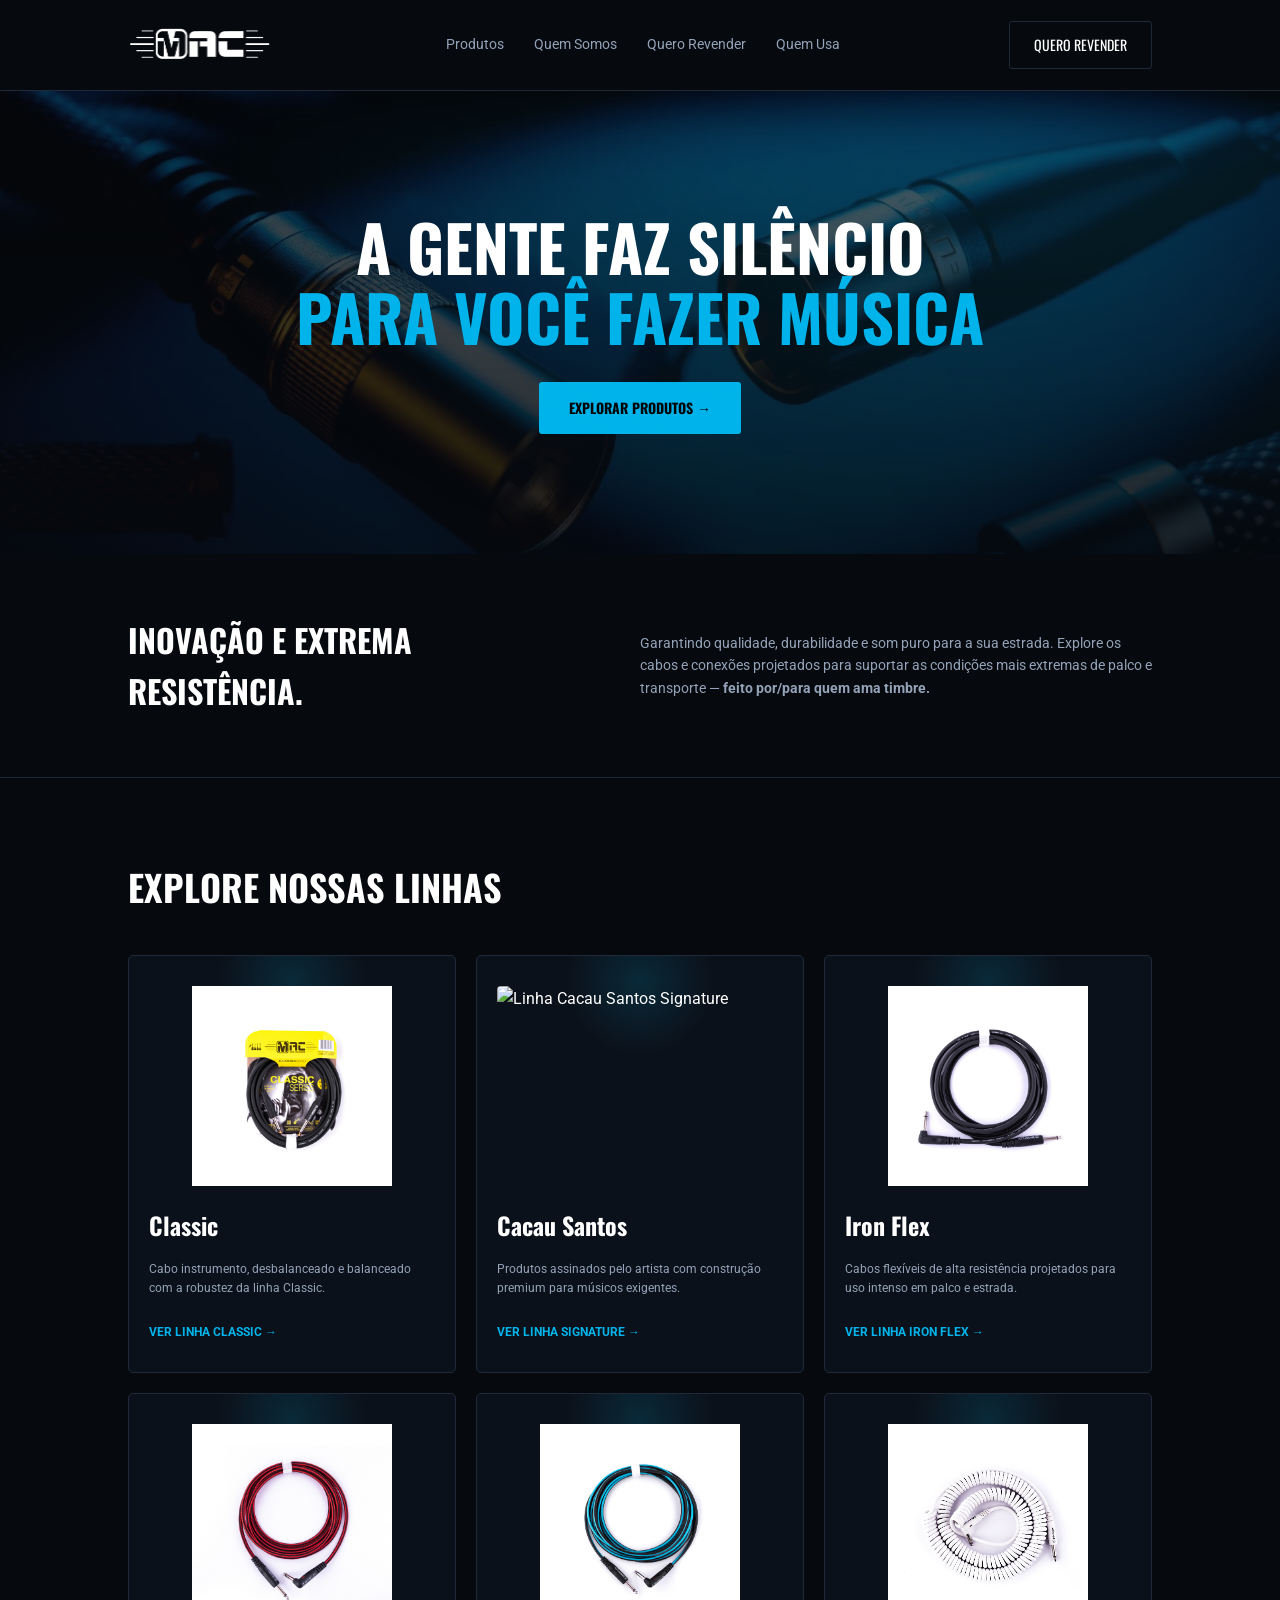
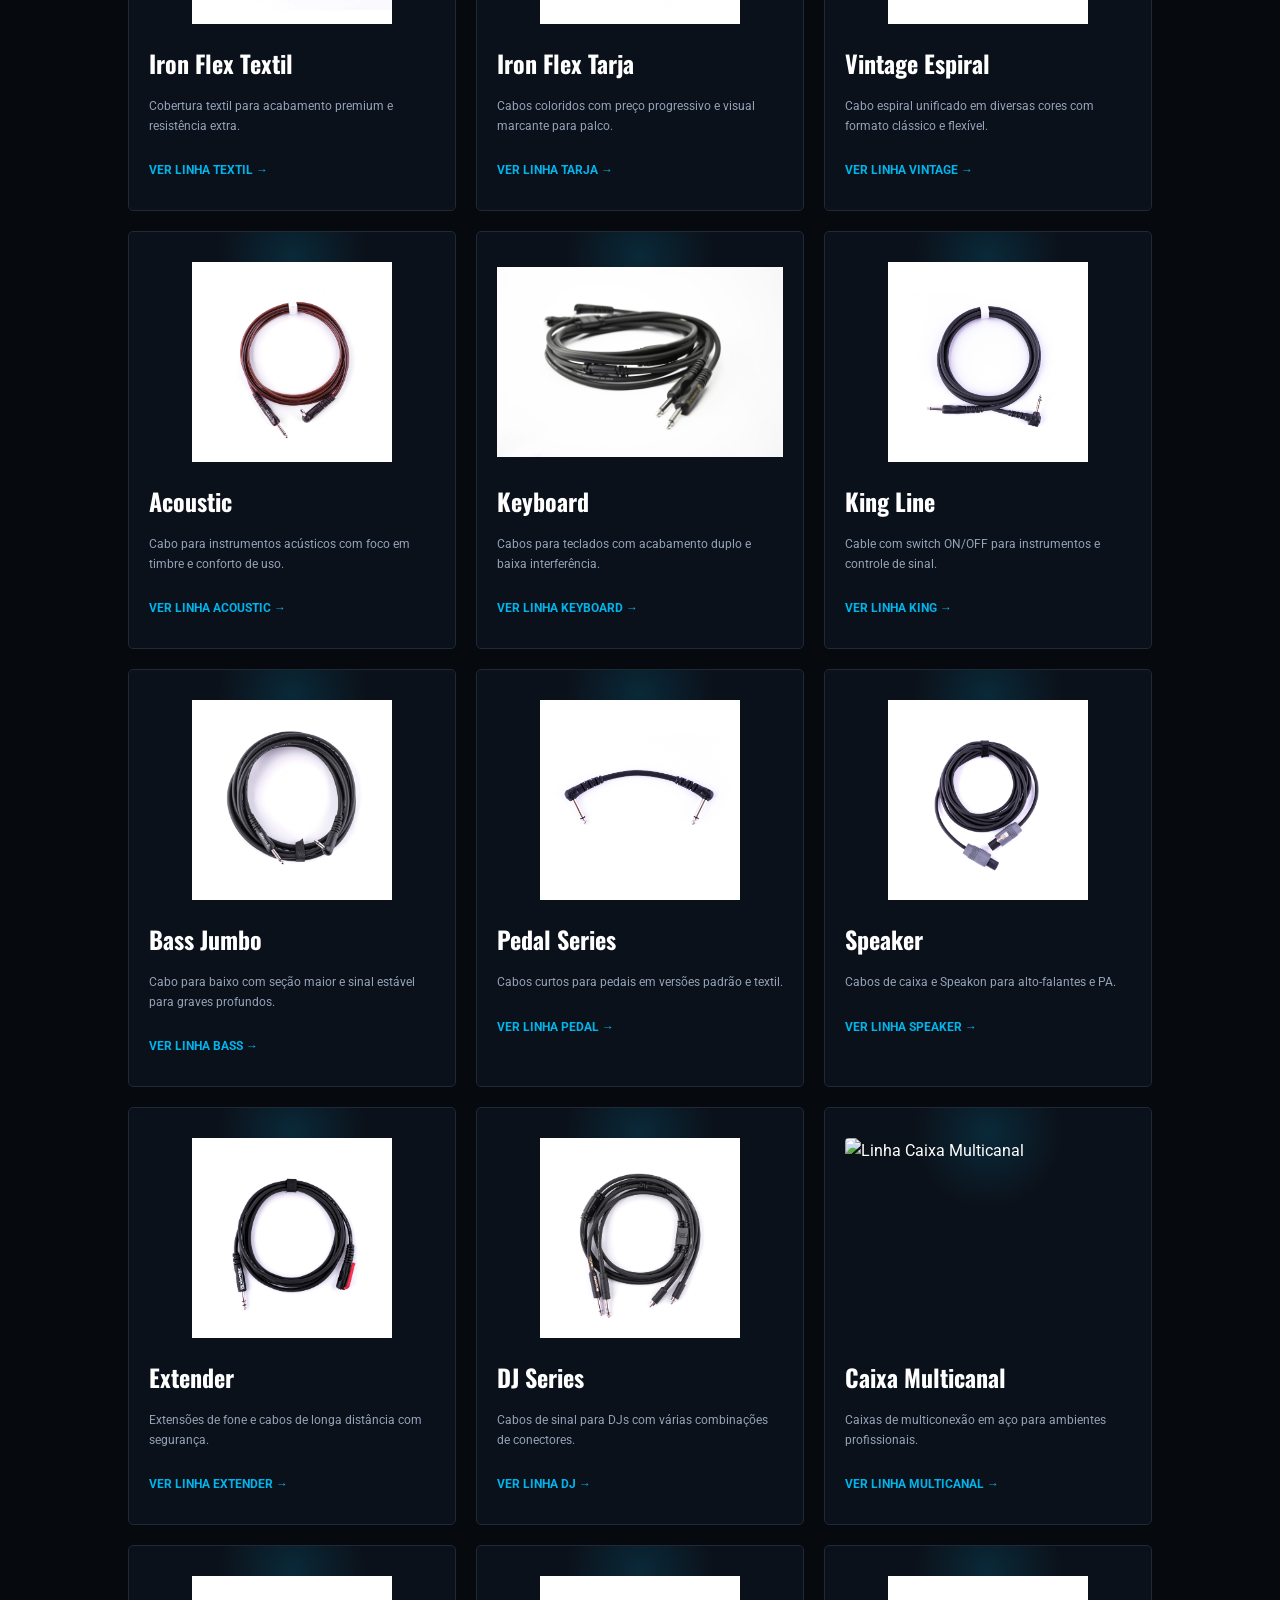
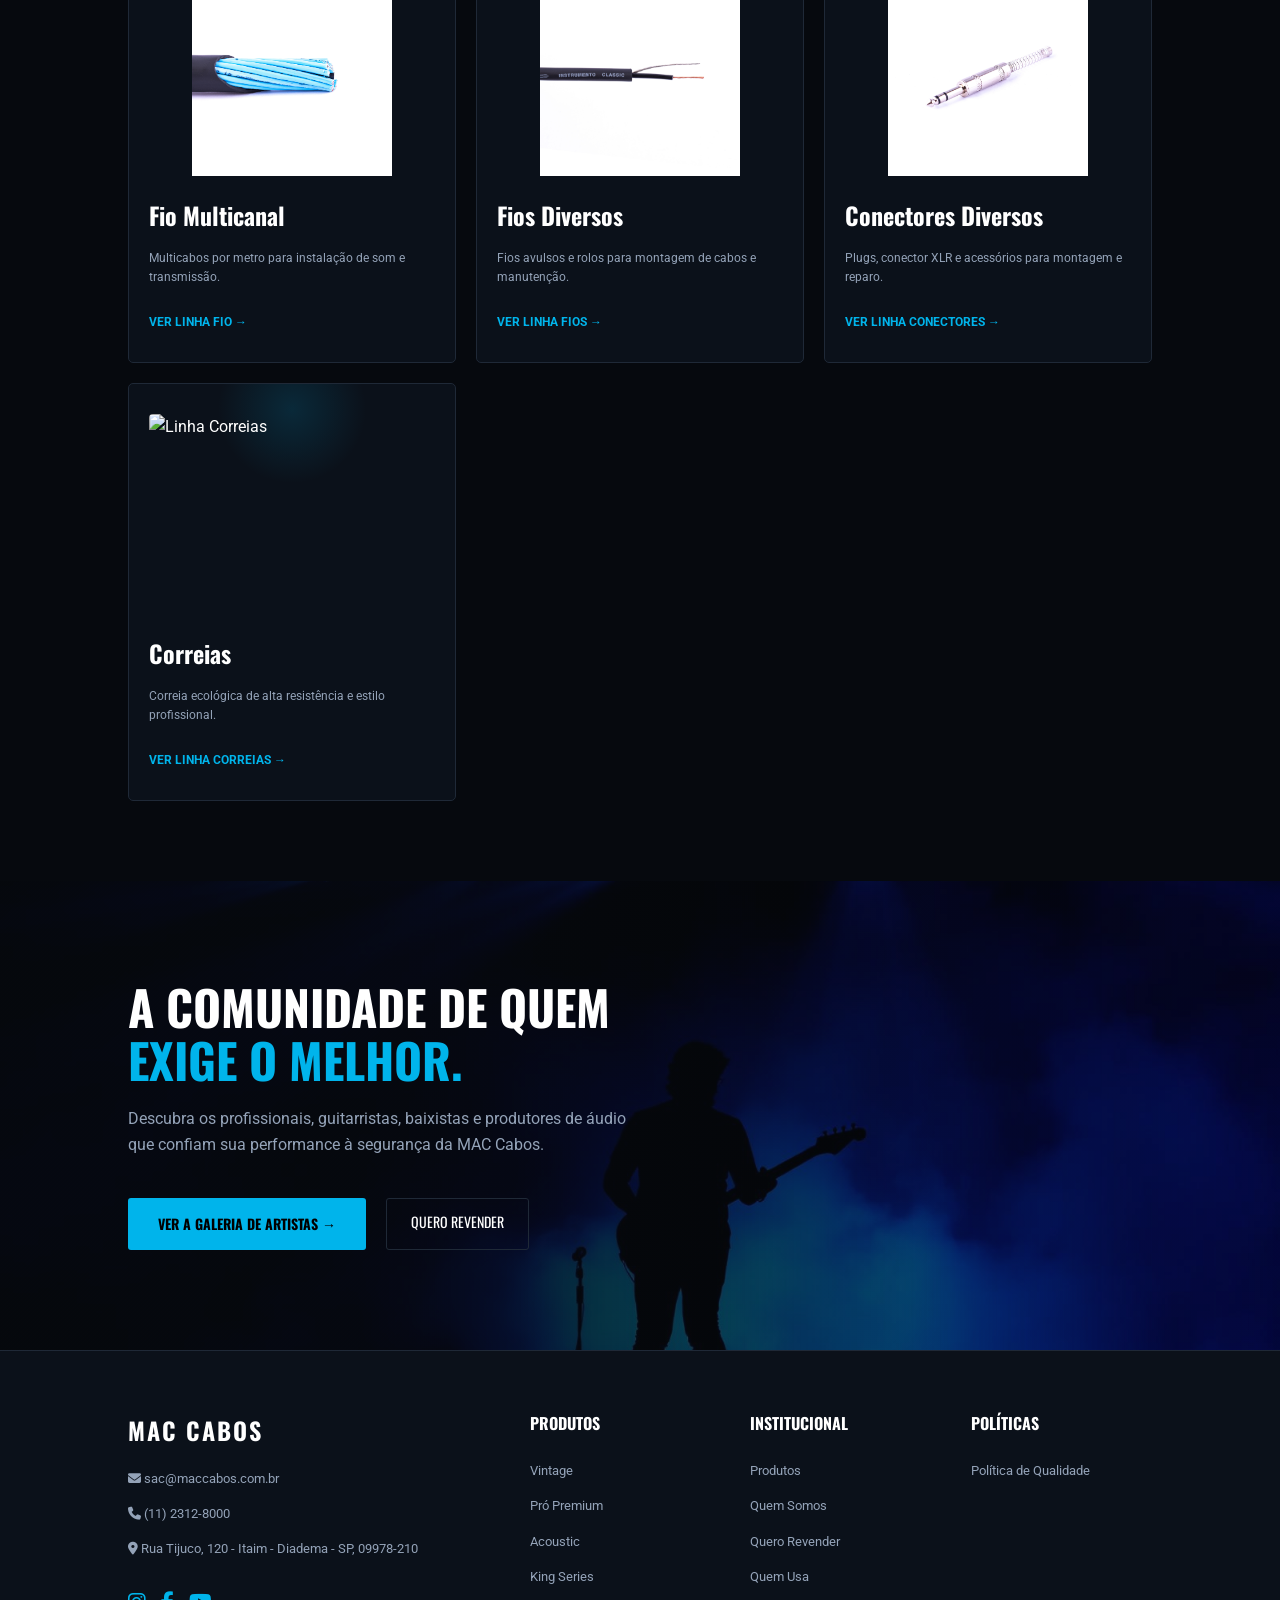
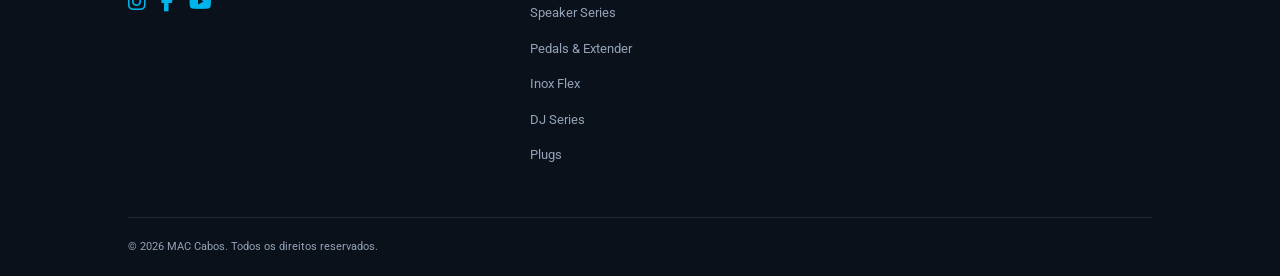
==== index.html @ 59545e30 "Beta 1.1 Version" ====
<!DOCTYPE html>
<html lang="pt-BR">

<head>
    <meta charset="UTF-8">
    <meta name="viewport" content="width=device-width, initial-scale=1.0">
    <title>MAC Cabos - Início
    </title>
    <link rel="icon" href="src/img/Icon.png" type="image/png" sizes="32x32">
    <link
        href="https://fonts.googleapis.com/css2?family=Oswald:wght@500;700&family=Roboto:wght@300;400;700&display=swap"
        rel="stylesheet">
    <link href="https://cdnjs.cloudflare.com/ajax/libs/font-awesome/6.5.0/css/all.min.css" rel="stylesheet" />
    <link rel="stylesheet" href="src/css/style.css">
</head>

<body>

    <header>
        <a href="index.html" class="logo"><img src="src/img/LOGO MACCABOS BRANCO.png" alt="MAC CABOS" class="logo-img"></a>
        <nav>
            <ul>
                <li><a href="src/html/catalogo.html">Produtos</a></li>
                <li><a href="src/html/quem-somos.html">Quem Somos</a></li>
                <li><a href="src/html/quero-revender.html">Quero Revender</a></li>
                <li><a href="src/html/quem-usa.html">Quem Usa</a></li>
            </ul>
        </nav>
        <a href="src/html/quero-revender.html" class="btn-outline">Quero Revender</a>
    </header>

    <main>
        <section class="hero">

            <h1>A Gente Faz Silêncio <span>Para Você Fazer Música</span></h1>
            <a href="src/html/catalogo.html" class="btn-cyan">Explorar Produtos &rarr;</a>
        </section>

        <section class="intro">
            <h2>Inovação e Extrema Resistência.</h2>
            <p>Garantindo qualidade, durabilidade e som puro para a sua estrada. Explore os cabos e conexões projetados
                para suportar as condições mais extremas de palco e transporte — <strong>feito por/para quem ama
                    timbre.</strong></p>
        </section>

        <section class="produtos">
            <h2>Explore Nossas Linhas</h2>
            <div class="grid-produtos">
                <a href="src/html/linha.html?line=Classic" class="card">
                    <img src="src/img/products/CLASSIC SERIES/IC10B.jpg" alt="Linha Classic">
                    <h3>Classic</h3>
                    <p>Cabo instrumento, desbalanceado e balanceado com a robustez da linha Classic.</p>
                    <span class="link-categoria">Ver Linha Classic &rarr;</span>
                </a>
                <a href="src/html/linha.html?line=Cacau+Santos+Signature" class="card">
                    <img src="https://via.placeholder.com/300x200/222831/ffffff?text=Cacau+Santos"
                        alt="Linha Cacau Santos Signature">
                    <h3>Cacau Santos</h3>
                    <p>Produtos assinados pelo artista com construção premium para músicos exigentes.</p>
                    <span class="link-categoria">Ver Linha Signature &rarr;</span>
                </a>
                <a href="src/html/linha.html?line=Iron+Flex" class="card">
                    <img src="src/img/products/IRONFLEX SERIES/IF10LB.jpg" alt="Linha Iron Flex">
                    <h3>Iron Flex</h3>
                    <p>Cabos flexíveis de alta resistência projetados para uso intenso em palco e estrada.</p>
                    <span class="link-categoria">Ver Linha Iron Flex &rarr;</span>
                </a>
                <a href="src/html/linha.html?line=Iron+Flex+Textil" class="card">
                    <img src="src/img/products/IRONFLEX SERIES/IF10LTX.jpg" alt="Linha Iron Flex Textil">
                    <h3>Iron Flex Textil</h3>
                    <p>Cobertura textil para acabamento premium e resistência extra.</p>
                    <span class="link-categoria">Ver Linha Textil &rarr;</span>
                </a>
                <a href="src/html/linha.html?line=Iron+Flex+Tarja" class="card">
                    <img src="src/img/products/IRONFLEX SERIES/IF10LAZT.jpg" alt="Linha Iron Flex Tarja">
                    <h3>Iron Flex Tarja</h3>
                    <p>Cabos coloridos com preço progressivo e visual marcante para palco.</p>
                    <span class="link-categoria">Ver Linha Tarja &rarr;</span>
                </a>
                <a href="src/html/linha.html?line=Vintage+Espiral" class="card">
                    <img src="src/img/products/VINTAGE SERIES/ESP30LB.jpg" alt="Linha Vintage Espiral">
                    <h3>Vintage Espiral</h3>
                    <p>Cabo espiral unificado em diversas cores com formato clássico e flexível.</p>
                    <span class="link-categoria">Ver Linha Vintage &rarr;</span>
                </a>
                <a href="src/html/linha.html?line=Acoustic" class="card">
                    <img src="src/img/products/ACOUSTIC SERIES/AS10LB.jpg" alt="Linha Acoustic">
                    <h3>Acoustic</h3>
                    <p>Cabo para instrumentos acústicos com foco em timbre e conforto de uso.</p>
                    <span class="link-categoria">Ver Linha Acoustic &rarr;</span>
                </a>
                <a href="src/html/linha.html?line=Keyboard" class="card">
                    <img src="src/img/products/KEYBOARD SERIES/Keyboard Series Teclado.jpeg" alt="Linha Keyboard">
                    <h3>Keyboard</h3>
                    <p>Cabos para teclados com acabamento duplo e baixa interferência.</p>
                    <span class="link-categoria">Ver Linha Keyboard &rarr;</span>
                </a>
                <a href="src/html/linha.html?line=King+Line" class="card">
                    <img src="src/img/products/KING SERIES/KL10LB.jpg" alt="Linha King Line">
                    <h3>King Line</h3>
                    <p>Cable com switch ON/OFF para instrumentos e controle de sinal.</p>
                    <span class="link-categoria">Ver Linha King &rarr;</span>
                </a>
                <a href="src/html/linha.html?line=Bass+Jumbo" class="card">
                    <img src="src/img/products/BASS JUMBO/KING BASS JUMBO.jpg" alt="Linha Bass Jumbo">
                    <h3>Bass Jumbo</h3>
                    <p>Cabo para baixo com seção maior e sinal estável para graves profundos.</p>
                    <span class="link-categoria">Ver Linha Bass &rarr;</span>
                </a>
                <a href="src/html/linha.html?line=Pedal+Series" class="card">
                    <img src="src/img/products/PEDAL SERIES/PIM15B.jpg" alt="Linha Pedal Series">
                    <h3>Pedal Series</h3>
                    <p>Cabos curtos para pedais em versões padrão e textil.</p>
                    <span class="link-categoria">Ver Linha Pedal &rarr;</span>
                </a>
                <a href="src/html/linha.html?line=Speaker" class="card">
                    <img src="src/img/products/SPEAKER SERIES/SSC103.jpg" alt="Linha Speaker">
                    <h3>Speaker</h3>
                    <p>Cabos de caixa e Speakon para alto-falantes e PA.</p>
                    <span class="link-categoria">Ver Linha Speaker &rarr;</span>
                </a>
                <a href="src/html/linha.html?line=Extender" class="card">
                    <img src="src/img/products/EXTENDER SERIES/EX10B.jpg" alt="Linha Extender">
                    <h3>Extender</h3>
                    <p>Extensões de fone e cabos de longa distância com segurança.</p>
                    <span class="link-categoria">Ver Linha Extender &rarr;</span>
                </a>
                <a href="src/html/linha.html?line=DJ+Series" class="card">
                    <img src="src/img/products/DJ SERIES/SG01N.jpg" alt="Linha DJ Series">
                    <h3>DJ Series</h3>
                    <p>Cabos de sinal para DJs com várias combinações de conectores.</p>
                    <span class="link-categoria">Ver Linha DJ &rarr;</span>
                </a>
                <a href="src/html/linha.html?line=Caixa+Multicanal" class="card">
                    <img src="https://via.placeholder.com/300x200/711c91/ffffff?text=Caixa+Multicanal"
                        alt="Linha Caixa Multicanal">
                    <h3>Caixa Multicanal</h3>
                    <p>Caixas de multiconexão em aço para ambientes profissionais.</p>
                    <span class="link-categoria">Ver Linha Multicanal &rarr;</span>
                </a>
                <a href="src/html/linha.html?line=Fio+Multicanal" class="card">
                    <img src="src/img/products/CABOS EM METRO/FIO MULTICANAL - MEDUSA/FMC20.jpg" alt="Linha Fio Multicanal">
                    <h3>Fio Multicanal</h3>
                    <p>Multicabos por metro para instalação de som e transmissão.</p>
                    <span class="link-categoria">Ver Linha Fio &rarr;</span>
                </a>
                <a href="src/html/linha.html?line=Fios+Diversos" class="card">
                    <img src="src/img/products/CABOS EM METRO/FIO INSTRUMENTO/FI030BE.jpg" alt="Linha Fios Diversos">
                    <h3>Fios Diversos</h3>
                    <p>Fios avulsos e rolos para montagem de cabos e manutenção.</p>
                    <span class="link-categoria">Ver Linha Fios &rarr;</span>
                </a>
                <a href="src/html/linha.html?line=Conectores+Diversos" class="card">
                    <img src="src/img/products/PLUGS/P10 MACHO/P10MST.jpg" alt="Linha Conectores Diversos">
                    <h3>Conectores Diversos</h3>
                    <p>Plugs, conector XLR e acessórios para montagem e reparo.</p>
                    <span class="link-categoria">Ver Linha Conectores &rarr;</span>
                </a>
                <a href="src/html/linha.html?line=Correias" class="card">
                    <img src="https://via.placeholder.com/300x200/8d0801/ffffff?text=Correias" alt="Linha Correias">
                    <h3>Correias</h3>
                    <p>Correia ecológica de alta resistência e estilo profissional.</p>
                    <span class="link-categoria">Ver Linha Correias &rarr;</span>
                </a>
            </div>
        </section>

        <section class="comunidade">
            <h2>A Comunidade De Quem <span>Exige O Melhor.</span></h2>
            <p>Descubra os profissionais, guitarristas, baixistas e produtores de áudio que confiam sua performance à
                segurança da MAC Cabos.</p>
            <div class="botoes-comunidade">
                <a href="src/html/quem-usa.html" class="btn-cyan">Ver a Galeria de Artistas &rarr;</a>
                <a href="src/html/quero-revender.html" class="btn-outline">Quero Revender</a>
            </div>
        </section>
    </main>

    <footer>
        <div class="footer-grid">
            <div class="footer-col">
                <div class="logo">MAC CABOS</div>
                <div class="contact-icons">
                    <a href="mailto:sac@maccabos.com.br" aria-label="Email" class="contact-item">
                        <i class="fas fa-envelope"></i> sac@maccabos.com.br
                    </a>
                    <a href="tel:+551123128000" aria-label="Telefone" class="contact-item">
                        <i class="fas fa-phone"></i> (11) 2312-8000
                    </a>
                    <a href="#" aria-label="Localização" class="contact-item">
                        <i class="fas fa-map-marker-alt"></i> Rua Tijuco, 120 - Itaim - Diadema - SP, 09978-210
                    </a>
                </div>
                <div class="social-icons">
                    <a href="https://instagram.com/maccabos" target="_blank" aria-label="Instagram"><i
                            class="fab fa-instagram"></i></a>
                    <a href="https://facebook.com/maccabos" target="_blank" aria-label="Facebook"><i
                            class="fab fa-facebook-f"></i></a>
                    <a href="https://youtube.com/channel/maccabos" target="_blank" aria-label="YouTube"><i
                            class="fab fa-youtube"></i></a>
                </div>
            </div>

            <div class="footer-col">
                <h4>Produtos</h4>
                <ul>
                    <li><a href="src/html/catalogo.html">Vintage</a></li>
                    <li><a href="src/html/catalogo.html">Pró Premium</a></li>
                    <li><a href="src/html/catalogo.html">Acoustic</a></li>
                    <li><a href="src/html/catalogo.html">King Series</a></li>
                    <li><a href="src/html/catalogo.html">Speaker Series</a></li>
                    <li><a href="src/html/catalogo.html">Pedals & Extender</a></li>
                    <li><a href="src/html/catalogo.html">Inox Flex</a></li>
                    <li><a href="src/html/catalogo.html">DJ Series</a></li>
                    <li><a href="src/html/catalogo.html">Plugs</a></li>
                </ul>
            </div>

            <div class="footer-col">
                <h4>Institucional</h4>
                <ul>
                    <li><a href="src/html/catalogo.html">Produtos</a></li>
                    <li><a href="src/html/quem-somos.html">Quem Somos</a></li>
                    <li><a href="src/html/quero-revender.html">Quero Revender</a></li>
                    <li><a href="src/html/quem-usa.html">Quem Usa</a></li>
                </ul>
            </div>

            <div class="footer-col">
                <h4>Políticas</h4>
                <ul>
                    <li><a href="src/html/politica-qualidade.html">Política de Qualidade</a></li>
                </ul>
            </div>
        </div>

        <div class="footer-bottom">
            <p>&copy; 2026 MAC Cabos. Todos os direitos reservados.</p>
        </div>
    </footer>

</body>

</html>
---- src/css/style.css ----
/* ==========================================================================
   1. VARIÁVEIS E RESET GLOBAL
   ========================================================================== */
:root {
    --bg-dark: #06090e;
    --card-bg: #0b111a;
    --primary-cyan: #00b4eb;
    --text-white: #ffffff;
    --text-muted: #94a3b8;
    --border-color: #1f2937;
}

* {
    margin: 0;
    padding: 0;
    box-sizing: border-box;
}

body {
    background-color: var(--bg-dark);
    color: var(--text-white);
    font-family: 'Roboto', sans-serif;
    line-height: 1.6;
}

a {
    text-decoration: none;
    color: inherit;
}

ul {
    list-style: none;
}

/* ==========================================================================
   2. NAVEGAÇÃO E CABEÇALHO (HEADER)
   ========================================================================== */
header {
    display: flex;
    justify-content: space-between;
    align-items: center;
    padding: 10px 10%;
    background-color: var(--bg-dark);
    border-bottom: 1px solid var(--border-color);
    position: sticky;
    top: 0;
    z-index: 1000;
    min-height: 72px;
    overflow: visible;
}

.logo {
    display: inline-flex;
    align-items: center;
    font-family: 'Oswald', sans-serif;
    font-size: 24px;
    font-weight: 700;
    letter-spacing: 2px;
}

.logo-img {
    display: block;
    max-height: 86px;
    width: auto;
    margin-top: -8px;
    margin-bottom: -8px;
    transition: transform 0.35s ease;
}

.logo:hover .logo-img,
.logo:focus-within .logo-img {
    transform: scale(1.04);
}

.logo,
.logo:link,
.logo:visited {
    color: inherit;
    text-decoration: none;
}

nav ul {
    display: flex;
    list-style: none;
    gap: 30px;
}

nav li {
    opacity: 1;
}

nav a {
    color: var(--text-muted);
    text-decoration: none;
    font-size: 14px;
    transition: color 0.3s, transform 0.25s ease;
}

nav a:hover, nav a.active {
    color: var(--text-white);
    transform: translateY(-2px);
}

nav a::after {
    content: '';
    display: block;
    width: 0;
    height: 2px;
    background: var(--primary-cyan);
    transition: width 0.25s ease;
}

nav a:hover::after,
nav a.active::after {
    width: 100%;
}

@keyframes headerFadeIn {
    from { transform: translateY(-18px); opacity: 0; }
    to { transform: translateY(0); opacity: 1; }
}

@keyframes logoFloat {
    from { transform: translateY(0); }
    to { transform: translateY(-4px); }
}

@keyframes navItemFade {
    from { opacity: 0; transform: translateY(-10px); }
    to { opacity: 1; transform: translateY(0); }
}

/* ==========================================================================
   3. BOTÕES REUTILIZÁVEIS
   ========================================================================== */
.btn-cyan {
    background-color: var(--primary-cyan);
    color: #000000;
    padding: 12px 24px;
    border: none;
    border-radius: 3px;
    font-family: 'Oswald', sans-serif;
    font-size: 14px;
    text-transform: uppercase;
    font-weight: 700;
    cursor: pointer;
    text-decoration: none;
    display: inline-block;
    transition: filter 0.3s;
}

.btn-cyan:hover {
    filter: brightness(1.2);
}

.btn-outline {
    background: transparent;
    border: 1px solid var(--border-color);
    color: var(--text-white);
    padding: 12px 24px;
    border-radius: 3px;
    font-family: 'Oswald', sans-serif;
    font-size: 14px;
    text-transform: uppercase;
    cursor: pointer;
    text-decoration: none;
    display: inline-block;
    transition: border-color 0.3s;
}

.btn-outline:hover {
    border-color: var(--primary-cyan);
}

@keyframes fadeInUp {
    from {
        opacity: 0;
        transform: translateY(24px);
    }
    to {
        opacity: 1;
        transform: translateY(0);
    }
}

/* ==========================================================================
   4. SEÇÕES INTERNAS COMUNS E FILTROS
   ========================================================================== */
.page-header {
    text-align: center;
    padding: 80px 20px 40px;
    background: radial-gradient(circle at top, rgba(0, 180, 235, 0.1) 0%, rgba(6,9,14,1) 60%);
    border-bottom: 1px solid var(--border-color);
}

.page-header h1 {
    font-family: 'Oswald', sans-serif;
    font-size: 48px;
    text-transform: uppercase;
    letter-spacing: 1px;
}

/* Quem Somos: luz azul atrás do título */
.about-hero {
    position: relative;
    padding: 100px 10% 90px;
    text-align: left;
    overflow: hidden;
    min-height: 520px;
}
.about-hero::before {
    /* left-aligned hero glow (subtle) */
    content: '';
    position: absolute;
    left: 8%;
    top: 4%;
    transform: none;
    width: 140%;
    height: 520px;
    background: radial-gradient(ellipse at center top, rgba(0,180,235,0.14) 0%, rgba(0,180,235,0.10) 22%, rgba(0,180,235,0.05) 40%, rgba(6,9,14,0) 68%);
    filter: blur(28px);
    z-index: 1;
    pointer-events: none;
}
.about-hero .glow-heading {
    font-family: 'Oswald', sans-serif;
    font-size: 52px;
    line-height: 1.05;
    text-transform: uppercase;
    position: relative;
    z-index: 2;
    display: inline-block;
    max-width: 820px;
}
.about-hero p {
    position: relative;
    z-index: 2;
    max-width: 700px;
    margin-top: 24px;
    font-size: 16px;
    line-height: 1.8;
    color: var(--text-muted);
}

.move-section {
    padding: 80px 10% 100px;
}

.grid-move {
    display: grid;
    grid-template-columns: repeat(3, minmax(260px, 1fr));
    gap: 24px;
    margin-top: 30px;
}

.move-card {
    background-color: rgba(11, 17, 26, 0.95);
    border: 1px solid transparent;
    border-radius: 12px;
    padding: 30px 28px;
    transition: transform 0.32s ease, border-color 0.32s ease, box-shadow 0.32s ease, background-color 0.32s ease;
    min-height: 220px;
    position: relative;
    overflow: hidden;
}

.move-card::before {
    content: '';
    position: absolute;
    inset: 0;
    background: linear-gradient(180deg, rgba(0,180,235,0.08) 0%, transparent 65%);
    opacity: 0;
    transition: opacity 0.32s ease;
    pointer-events: none;
}

.move-card:hover,
.move-card:focus-within {
    transform: translateY(-6px);
    border-color: rgba(0,180,235,0.65);
    box-shadow: 0 24px 45px rgba(0,180,235,0.12);
}

.move-card:hover::before,
.move-card:focus-within::before {
    opacity: 1;
}

.move-card h3 {
    font-family: 'Oswald', sans-serif;
    font-size: 20px;
    margin-bottom: 16px;
    color: var(--text-white);
}

.move-card p {
    color: var(--text-muted);
    font-size: 14px;
    line-height: 1.75;
}

@keyframes moveCardRise {
    from {
        opacity: 0;
        transform: translateY(24px);
    }
    to {
        opacity: 1;
        transform: translateY(0);
    }
}

.move-card {
    animation: moveCardRise 0.7s ease forwards;
}

.move-card:nth-child(1) {
    animation-delay: 0s;
}

.move-card:nth-child(2) {
    animation-delay: 0.1s;
}

.move-card:nth-child(3) {
    animation-delay: 0.2s;
}

@media (max-width: 1100px) {
    .grid-move { grid-template-columns: repeat(2, minmax(260px, 1fr)); }
}

@media (max-width: 760px) {
    .about-hero { padding: 60px 6% 60px; text-align: center; min-height: auto; }
    .about-hero .glow-heading { font-size: 36px; }
    .about-hero p { margin: 24px auto 0; }
    .about-hero::before { left: 50%; transform: translateX(-50%); width: 220%; height: 320px; top: 6%; filter: blur(22px); }
    .grid-move { grid-template-columns: 1fr; }
}

.catalogo-container {
    padding: 40px 10% 80px;
}

.filters-bar {
    display: flex;
    gap: 15px;
    margin-bottom: 15px;
}

.search-input, .filter-select {
    background-color: var(--card-bg);
    border: 1px solid var(--border-color);
    color: var(--text-white);
    padding: 12px 15px;
    border-radius: 3px;
    font-family: 'Roboto', sans-serif;
    font-size: 13px;
    outline: none;
    transition: border-color 0.3s;
}

.search-input:focus, .filter-select:focus {
    border-color: var(--primary-cyan);
}

.search-input { flex: 2; }
.filter-select { flex: 1; cursor: pointer; }

.resultados-text {
    font-size: 12px;
    color: var(--text-muted);
    margin-bottom: 40px;
    border-bottom: 1px solid var(--border-color);
    padding-bottom: 15px;
}

/* Grelha de Produtos Padrão */
.grid-produtos {
    display: grid;
    grid-template-columns: repeat(3, 1fr);
    gap: 30px;
}

.card {
    background-color: var(--card-bg);
    border: 1px solid var(--border-color);
    border-radius: 4px;
    padding: 20px;
    display: flex;
    flex-direction: column;
}

.card img {
    width: 100%;
    border-radius: 4px;
    margin-bottom: 15px;
}

.card h3 {
    font-family: 'Oswald', sans-serif;
    font-size: 20px;
    margin-bottom: 10px;
}

.card p {
    color: var(--text-muted);
    font-size: 12px;
    margin-bottom: 15px;
}

.link-categoria {
    color: var(--primary-cyan);
    text-decoration: none;
    font-size: 12px;
    font-weight: bold;
    margin-top: auto;
}

/* Grelha do Catálogo de Produtos e Product Cards */
.products-grid {
    display: grid;
    grid-template-columns: repeat(auto-fill, minmax(280px, 1fr));
    gap: 24px;
}

.product-card {
    background-color: var(--card-bg);
    border: 1px solid var(--border-color);
    border-radius: 6px;
    padding: 20px;
    display: flex;
    flex-direction: column;
    position: relative;
    cursor: pointer;
    transition: transform 0.3s ease, border-color 0.3s ease, box-shadow 0.3s ease;
    text-decoration: none;
    color: var(--text-white);
}

.product-card:hover {
    transform: translateY(-5px);
    border-color: var(--primary-cyan);
    box-shadow: 0 10px 25px rgba(0, 180, 235, 0.15);
}

.product-card-badge {
    display: none;
}

.product-card-img-wrapper {
    width: 100%;
    height: 180px;
    background-color: #06090e;
    border-radius: 4px;
    overflow: hidden;
    margin-bottom: 15px;
    display: flex;
    align-items: center;
    justify-content: center;
    border: 1px solid var(--border-color);
}

.product-card-img-wrapper img {
    max-width: 100%;
    max-height: 100%;
    object-fit: contain;
    transition: transform 0.3s ease;
}

.product-card:hover .product-card-img-wrapper img {
    transform: scale(1.05);
}

.product-card-title {
    font-family: 'Oswald', sans-serif;
    font-size: 18px;
    line-height: 1.3;
    margin-bottom: 6px;
    color: var(--text-white);
}

.product-card-code {
    font-size: 11px;
    color: var(--text-muted);
    margin-bottom: 12px;
    text-transform: uppercase;
    letter-spacing: 0.5px;
}

.product-card-specs {
    display: none;
}

.product-card-footer {
    margin-top: auto;
    display: flex;
    justify-content: space-between;
    align-items: center;
    padding-top: 12px;
    border-top: 1px solid var(--border-color);
}

.product-card-price {
    font-family: 'Oswald', sans-serif;
    font-size: 20px;
    font-weight: 700;
    color: var(--primary-cyan);
}

.product-card-btn {
    font-family: 'Oswald', sans-serif;
    font-size: 12px;
    text-transform: uppercase;
    color: var(--text-white);
    transition: color 0.3s ease;
}

.product-card:hover .product-card-btn {
    color: var(--primary-cyan);
}

/* ==========================================================================
   ESTILOS DE LINHA DE PRODUTOS (LAYOUT EXPANDIDO E ANIMADO)
   ========================================================================== */
@keyframes fadeInUp {
    from {
        opacity: 0;
        transform: translateY(30px);
    }
    to {
        opacity: 1;
        transform: translateY(0);
    }
}

/* Subtle page content entrance (exclude header which is separately animated) */
main {
    animation: pageFadeIn 0.7s ease both;
}

@keyframes pageFadeIn {
    from { opacity: 0; transform: translateY(10px); }
    to { opacity: 1; transform: translateY(0); }
}

.line-showcase-section {
    padding: 60px 5% 100px;
    max-width: 1440px;
    margin: 0 auto;
}

.line-header-centered {
    text-align: center;
    margin-bottom: 60px;
    animation: fadeInUp 0.8s cubic-bezier(0.16, 1, 0.3, 1) forwards;
}

.line-header-centered h1 {
    font-family: 'Oswald', sans-serif;
    font-size: 48px;
    text-transform: uppercase;
    color: var(--text-white);
    margin-bottom: 18px;
    letter-spacing: 1.5px;
}

.line-header-centered p {
    max-width: 950px;
    margin: 0 auto;
    color: var(--text-muted);
    font-size: 15px;
    line-height: 1.7;
}

.line-showcase-group {
    margin-bottom: 70px;
    animation: fadeInUp 0.9s cubic-bezier(0.16, 1, 0.3, 1) forwards;
}

.line-showcase-block {
    display: flex;
    gap: 60px;
    align-items: center;
    margin-bottom: 35px;
    background-color: transparent;
    border: none;
    padding: 0;
}

.line-showcase-img-box {
    flex: 1.1;
    position: relative;
    background-color: #ffffff;
    border-radius: 12px;
    padding: 40px;
    display: flex;
    justify-content: center;
    align-items: center;
    min-height: 360px;
    border: 1px solid rgba(255, 255, 255, 0.1);
    box-shadow: 0 10px 30px rgba(0, 0, 0, 0.35);
    transition: transform 0.4s cubic-bezier(0.16, 1, 0.3, 1), box-shadow 0.4s cubic-bezier(0.16, 1, 0.3, 1);
}

.line-showcase-img-box:hover {
    transform: translateY(-5px);
    box-shadow: 0 15px 40px rgba(0, 180, 235, 0.2);
}

.line-showcase-img-box img {
    max-width: 100%;
    max-height: 300px;
    object-fit: contain;
    transition: transform 0.4s ease, opacity 0.3s ease;
}

.arrow-nav {
    position: absolute;
    top: 50%;
    transform: translateY(-50%);
    background: rgba(255, 255, 255, 0.9);
    border: 1px solid rgba(0, 0, 0, 0.1);
    border-radius: 50%;
    width: 42px;
    height: 42px;
    display: flex;
    align-items: center;
    justify-content: center;
    font-size: 18px;
    color: #1e293b;
    cursor: pointer;
    transition: all 0.3s ease;
    user-select: none;
    box-shadow: 0 4px 12px rgba(0, 0, 0, 0.15);
    z-index: 5;
}

.arrow-nav:hover {
    background: #00b4eb;
    color: #ffffff;
    transform: translateY(-50%) scale(1.12);
    box-shadow: 0 6px 16px rgba(0, 180, 235, 0.4);
}

.arrow-left { left: 15px; }
.arrow-right { right: 15px; }

.line-showcase-info {
    flex: 1;
    display: flex;
    flex-direction: column;
    justify-content: center;
}

.line-showcase-info h2 {
    font-family: 'Oswald', sans-serif;
    font-size: 32px;
    color: var(--text-white);
    margin-bottom: 22px;
    letter-spacing: 0.5px;
}

.line-features-list {
    list-style: disc;
    padding-left: 22px;
    margin-bottom: 35px;
}

.line-features-list li {
    color: var(--text-muted);
    font-size: 14px;
    margin-bottom: 12px;
    line-height: 1.6;
    transition: color 0.3s ease;
}

.line-features-list li:hover {
    color: var(--text-white);
}

.line-variations-table-wrapper {
    overflow-x: auto;
    border-radius: 8px;
    border: 1px solid var(--border-color);
    box-shadow: 0 4px 20px rgba(0, 0, 0, 0.2);
}

.line-variations-table {
    width: 100%;
    border-collapse: collapse;
    font-size: 13px;
}

.line-variations-table th {
    background-color: #0d1522;
    color: var(--primary-cyan);
    font-family: 'Oswald', sans-serif;
    font-size: 14px;
    text-transform: uppercase;
    letter-spacing: 1px;
    padding: 16px 20px;
    text-align: left;
    border-bottom: 2px solid var(--primary-cyan);
}

.line-variations-table td {
    padding: 15px 20px;
    border-bottom: 1px solid var(--border-color);
    background-color: #0b111a;
    color: #e2e8f0;
    transition: all 0.25s ease;
}

.line-variations-table tr {
    cursor: pointer;
    transition: background-color 0.25s ease;
}

.line-variations-table tr:hover td {
    background-color: rgba(0, 180, 235, 0.1);
    color: var(--primary-cyan);
    padding-left: 24px;
}

@media (max-width: 900px) {
    .line-showcase-block {
        flex-direction: column;
        gap: 30px;
    }
    .line-showcase-img-box {
        width: 100%;
    }
}

/* ==========================================================================
   5. PÁGINA QUEM SOMOS
   ========================================================================== */
.about-hero {
    padding: 100px 10% 80px;
    border-bottom: 1px solid var(--border-color);
}

.about-hero h1 {
    font-family: 'Oswald', sans-serif;
    font-size: 56px;
    text-transform: uppercase;
    line-height: 1.1;
    margin-bottom: 25px;
}

.about-hero h1 span { color: var(--primary-cyan); display: block; }
.about-hero p { max-width: 700px; color: var(--text-muted); font-size: 15px; }

.about-history {
    display: flex;
    justify-content: space-between;
    padding: 90px 10%;
    border-bottom: 1px solid var(--border-color);
    gap: 50px;
}

.about-history h2 {
    font-family: 'Oswald', sans-serif;
    font-size: 38px;
    text-transform: uppercase;
    width: 35%;
}

.about-history p { width: 60%; color: var(--text-muted); font-size: 14px; line-height: 1.8; }

.move-section { padding: 90px 10%; }
.move-section h2 { font-family: 'Oswald', sans-serif; font-size: 32px; text-transform: uppercase; margin-bottom: 40px; }

.grid-move {
    display: grid;
    grid-template-columns: repeat(3, 1fr);
    gap: 20px;
    margin-bottom: 50px;
}

.move-card {
    background-color: var(--card-bg);
    border: 1px solid var(--border-color);
    padding: 35px 25px;
    border-radius: 4px;
}

.move-card h3 { font-family: 'Oswald', sans-serif; font-size: 22px; text-transform: uppercase; margin-bottom: 15px; }
.move-card p { color: var(--text-muted); font-size: 13px; }
.about-actions { display: flex; gap: 20px; }

/* ==========================================================================
   6. PÁGINA QUERO REVENDER
   ========================================================================== */
.revender-hero {
    position: relative;
    overflow: hidden;
    padding: 100px 10% 60px;
    border-bottom: 1px solid var(--border-color);
}
.revender-hero::before {
    content: '';
    position: absolute;
    left: 8%;
    top: 4%;
    transform: none;
    width: 140%;
    height: 520px;
    background: radial-gradient(ellipse at center top, rgba(0,180,235,0.14) 0%, rgba(0,180,235,0.10) 22%, rgba(0,180,235,0.05) 40%, rgba(6,9,14,0) 68%);
    filter: blur(28px);
    z-index: 1;
    pointer-events: none;
}
.revender-hero h1, .revender-hero p {
    position: relative;
    z-index: 2;
}
.revender-hero h1 { font-family: 'Oswald', sans-serif; font-size: 56px; text-transform: uppercase; margin-bottom: 20px; }
.revender-hero h1 span { color: var(--primary-cyan); display: block; }

.canais-section { padding: 60px 10% 40px; }
.canais-section h2 { font-family: 'Oswald', sans-serif; font-size: 28px; text-transform: uppercase; margin-bottom: 30px; }

.grid-canais {
    display: grid;
    grid-template-columns: repeat(3, 1fr);
    gap: 20px;
}

.canal-card {
    background-color: var(--card-bg);
    border: 1px solid var(--border-color);
    padding: 25px;
    border-radius: 12px;
    transition: transform 0.3s ease, border-color 0.3s ease, box-shadow 0.3s ease;
    opacity: 0;
    transform: translateY(24px);
    animation: fadeInUp 0.8s ease forwards;
}

.canal-card:nth-child(1) { animation-delay: 0.1s; }
.canal-card:nth-child(2) { animation-delay: 0.2s; }
.canal-card:nth-child(3) { animation-delay: 0.3s; }

.canal-card:hover {
    transform: translateY(-6px);
    border-color: var(--primary-cyan);
    box-shadow: 0 20px 45px rgba(0, 180, 235, 0.12);
}

.canal-card h3 { font-family: 'Oswald', sans-serif; font-size: 20px; text-transform: uppercase; margin-bottom: 15px; }
.canal-info p { font-size: 13px; color: var(--text-muted); margin-bottom: 5px; }

.form-feedback {
    margin-top: 18px;
    font-size: 14px;
}

.form-feedback.sending { color: #a5b4fc; }
.form-feedback.success { color: #72efdd; }
.form-feedback.error { color: #fda4af; }

.form-section { padding: 40px 10% 90px; display: flex; justify-content: center; }
.form-container {
    background-color: var(--card-bg);
    border: 1px solid var(--border-color);
    width: 100%;
    max-width: 650px;
    padding: 40px;
    border-radius: 6px;
}

.form-container {
    background-color: var(--card-bg);
    border: 1px solid var(--border-color);
    width: 100%;
    max-width: 650px;
    padding: 40px;
    border-radius: 6px;
    opacity: 0;
    transform: translateY(24px);
    animation: fadeInUp 0.8s cubic-bezier(0.16, 1, 0.3, 1) forwards;
    transition: transform 0.32s ease, border-color 0.32s ease, box-shadow 0.32s ease, background-color 0.32s ease;
}

.form-container:hover,
.form-container:focus-within {
    transform: translateY(-6px);
    border-color: var(--primary-cyan);
    box-shadow: 0 20px 45px rgba(0, 180, 235, 0.12);
}

.form-container h2 { font-family: 'Oswald', sans-serif; font-size: 28px; text-transform: uppercase; margin-bottom: 30px; }
.form-group { margin-bottom: 20px; }
.form-group label { display: block; font-family: 'Oswald', sans-serif; font-size: 12px; text-transform: uppercase; margin-bottom: 8px; }

.form-control {
    width: 100%;
    background-color: var(--bg-dark);
    border: 1px solid var(--border-color);
    color: var(--text-white);
    padding: 12px 15px;
    font-size: 13px;
    border-radius: 3px;
    outline: none;
}

.form-control:focus { border-color: var(--primary-cyan); }
textarea.form-control { resize: vertical; min-height: 120px; }
.form-submit-row { display: flex; justify-content: flex-end; margin-top: 25px; }

/* ==========================================================================
   7. PÁGINA QUEM USA
   ========================================================================== */
.quem-usa-hero {
    background: linear-gradient(rgba(6, 9, 14, 0.7), rgba(6, 9, 14, 0.9)), url('../img/hero-singer.jfif') center/cover no-repeat;
    color: var(--text-white);
    text-align: center;
    padding: 100px 10% 80px;
    border-bottom: 1px solid var(--border-color);
}
.quem-usa-hero h1 { font-family: 'Oswald', sans-serif; font-size: 50px; text-transform: uppercase; margin-bottom: 20px; }
.quem-usa-hero h1 span { color: var(--primary-cyan); display: block; }

.parceiros-section { padding: 60px 10% 80px; }
.parceiros-section h2 { font-family: 'Oswald', sans-serif; font-size: 32px; text-transform: uppercase; margin-bottom: 30px; }

.grid-parceiros {
    display: grid;
    grid-template-columns: repeat(3, 1fr);
    gap: 20px;
    margin-bottom: 50px;
}

.parceiro-link {
    display: block;
    color: inherit;
    text-decoration: none;
    height: 100%;
}

.parceiro-card {
    position: relative;
    border-radius: 12px;
    overflow: hidden;
    border: 1px solid var(--border-color);
    height: 400px;
    transition: transform 0.35s ease, box-shadow 0.35s ease, border-color 0.35s ease;
}

.parceiro-link:hover .parceiro-card,
.parceiro-link:focus-visible .parceiro-card {
    transform: translateY(-8px);
    border-color: var(--primary-cyan);
    box-shadow: 0 28px 60px rgba(0, 180, 235, 0.16);
}

.parceiro-card img { width: 100%; height: 100%; object-fit: cover; transform: scale(1); transition: transform 0.35s ease; }

.parceiro-link:hover .parceiro-card img,
.parceiro-link:focus-visible .parceiro-card img {
    transform: scale(1.06);
}

.parceiro-info {
    position: absolute;
    bottom: 0;
    left: 0;
    width: 100%;
    padding: 60px 20px 20px;
    background: linear-gradient(to top, rgba(6, 9, 14, 0.92) 0%, rgba(6, 9, 14, 0) 100%);
    display: flex;
    justify-content: space-between;
    align-items: center;
    transition: background 0.35s ease;
}

.parceiro-link:hover .parceiro-info,
.parceiro-link:focus-visible .parceiro-info {
    background: linear-gradient(to top, rgba(0, 180, 235, 0.32), rgba(6, 9, 14, 0));
}

.parceiro-info h3 { font-family: 'Oswald', sans-serif; font-size: 20px; text-transform: uppercase; margin: 0; }
.parceiro-info .icon-ig {
    color: var(--primary-cyan);
    width: 40px;
    height: 40px;
    display: inline-flex;
    align-items: center;
    justify-content: center;
    border-radius: 50%;
    background: rgba(0, 0, 0, 0.35);
    transition: background 0.35s ease, transform 0.35s ease;
}

.parceiro-link:hover .parceiro-info .icon-ig,
.parceiro-link:focus-visible .parceiro-info .icon-ig {
    background: rgba(0, 180, 235, 0.18);
    transform: scale(1.05);
}

.pagination { display: flex; justify-content: center; gap: 10px; }
.page-btn {
    display: flex;
    align-items: center;
    justify-content: center;
    width: 40px;
    height: 40px;
    background-color: var(--primary-cyan);
    color: #000;
    font-family: 'Oswald', sans-serif;
    text-decoration: none;
    border-radius: 3px;
    font-weight: 700;
}

.cta-section {
    padding: 80px 10%;
    background-color: var(--card-bg);
    text-align: center;
    border-top: 1px solid var(--border-color);
}

.cta-section h2 { font-family: 'Oswald', sans-serif; font-size: 38px; text-transform: uppercase; margin-bottom: 30px; }
.cta-section h2 span { color: var(--primary-cyan); display: block; }

/* ==========================================================================
   8. PÁGINA POLÍTICA DE QUALIDADE
   ========================================================================== */
.politica-hero { padding: 100px 10% 60px; border-bottom: 1px solid var(--border-color); }
.politica-hero h1 { font-family: 'Oswald', sans-serif; font-size: 56px; text-transform: uppercase; opacity: 0; transform: translateY(30px); animation: fadeInUp 0.8s ease forwards; }
.politica-hero h1 span { color: var(--primary-cyan); display: block; }

.politica-content { padding: 80px 10%; }
.politica-quote {
    border-left: 4px solid var(--primary-cyan);
    padding-left: 30px;
    margin: 0 auto 80px;
    max-width: 900px;
    opacity: 0;
    transform: translateY(24px);
    animation: fadeInUp 0.8s ease 0.1s forwards;
}

.politica-quote p { font-family: 'Oswald', sans-serif; font-size: 24px; color: var(--text-white); }

.objetivos-section { max-width: 1000px; margin: 0 auto; }
.objetivos-section h2 { font-family: 'Oswald', sans-serif; font-size: 32px; text-transform: uppercase; margin-bottom: 30px; }

.objetivos-list { display: flex; flex-direction: column; gap: 20px; }
.objetivo-card {
    background-color: var(--card-bg);
    border: 1px solid var(--border-color);
    padding: 35px 30px;
    border-radius: 8px;
    box-shadow: 0 12px 30px rgba(0, 0, 0, 0.18);
    opacity: 0;
    transform: translateY(24px);
    animation: fadeInUp 0.8s ease forwards;
}

.objetivo-card:nth-child(1) { animation-delay: 0.15s; }
.objetivo-card:nth-child(2) { animation-delay: 0.25s; }
.objetivo-card:nth-child(3) { animation-delay: 0.35s; }

.objetivo-card h3 { font-family: 'Oswald', sans-serif; font-size: 22px; text-transform: uppercase; margin-bottom: 18px; }
.objetivo-card p,
.objetivo-card ol {
    color: var(--text-muted);
    font-size: 15px;
    line-height: 1.8;
}

.objetivo-card ol {
    margin: 0;
    padding-left: 20px;
}

.objetivo-card ol li {
    margin-bottom: 12px;
}

/* ==========================================================================
   9. PÁGINA PRODUTO INDIVIDUAL
   ========================================================================== */
.product-page-container { padding: 60px 10% 80px; }
.back-link {
    display: inline-block;
    color: var(--primary-cyan);
    text-decoration: none;
    font-family: 'Oswald', sans-serif;
    font-size: 14px;
    text-transform: uppercase;
    margin-bottom: 30px;
}

.product-view { display: flex; gap: 50px; margin-bottom: 80px; }
.product-media, .product-info { flex: 1; }

.main-image {
    background-color: #000;
    border: 1px solid var(--border-color);
    border-radius: 6px;
    padding: 40px;
    display: flex;
    justify-content: center;
    margin-bottom: 15px;
}

.main-image img { max-width: 100%; height: auto; }

.thumb-grid { display: grid; grid-template-columns: repeat(4, 1fr); gap: 10px; }
.thumb-item {
    background-color: #000;
    border: 1px solid var(--border-color);
    border-radius: 4px;
    padding: 10px;
    cursor: pointer;
}

.thumb-item.active { border-color: var(--primary-cyan); }
.thumb-item img { width: 100%; height: auto; }

.product-title { font-family: 'Oswald', sans-serif; font-size: 42px; text-transform: uppercase; }
.product-sku { font-size: 13px; color: var(--text-muted); margin-bottom: 25px; }
.product-description { font-size: 14px; color: var(--text-muted); margin-bottom: 35px; }

.specs-grid { display: grid; grid-template-columns: repeat(2, 1fr); gap: 15px; margin-bottom: 35px; }
.spec-box {
    background-color: var(--card-bg);
    border: 1px solid var(--border-color);
    padding: 15px;
    border-radius: 4px;
}

.spec-box span { display: block; font-size: 10px; color: var(--text-muted); text-transform: uppercase; margin-bottom: 5px; }
.spec-box p { font-size: 14px; margin: 0; }
.product-actions { display: flex; gap: 15px; }

/* Variant select inside specs */
.spec-box select#variant-select {
    width: 100%;
    padding: 10px 40px 10px 12px;
    background-color: var(--card-bg);
    border: 1px solid var(--border-color);
    color: var(--text-white);
    border-radius: 6px;
    font-size: 14px;
    -webkit-appearance: none;
    -moz-appearance: none;
    appearance: none;
    background-image: url("data:image/svg+xml;utf8,<svg xmlns='http://www.w3.org/2000/svg' viewBox='0 0 10 6'><path d='M1 1l4 4 4-4' stroke='%23ffffff' stroke-width='1.5' stroke-linecap='round' stroke-linejoin='round'/></svg>");
    background-repeat: no-repeat;
    background-position: right 12px center;
    background-size: 16px 10px;
    transition: border-color .15s ease, box-shadow .15s ease, transform .06s ease;
}
.spec-box select#variant-select option { background: var(--card-bg); color: var(--text-white); }
.spec-box select#variant-select:focus {
    outline: none;
    border-color: var(--primary-cyan);
    box-shadow: 0 6px 18px rgba(6, 182, 235, 0.06), 0 0 0 3px rgba(6, 182, 235, 0.06);
}

/* small helper for product cards showing variant counts */
.product-card-variant-count {
    font-size: 12px;
    color: var(--text-muted);
    margin: 6px 0 0;
    display: inline-block;
    padding: 4px 8px;
    border-radius: 12px;
    border: 1px solid var(--border-color);
    background-color: rgba(255,255,255,0.02);
}

/* subtle hover for product cards */
.product-card { transition: transform .12s ease, box-shadow .12s ease; }
.product-card:hover { transform: translateY(-6px); box-shadow: 0 10px 30px rgba(2,6,23,0.45); }

@media (max-width: 900px) {
    .specs-grid { grid-template-columns: 1fr; }
    .product-view { flex-direction: column; }
}

.related-section { border-top: 1px solid var(--border-color); padding-top: 60px; }
.related-section h2 { font-family: 'Oswald', sans-serif; font-size: 28px; text-transform: uppercase; margin-bottom: 40px; }

/* ==========================================================================
   10. RODAPÉ (FOOTER)
   ========================================================================== */
footer {
    background-color: var(--bg-dark);
    border-top: 1px solid var(--border-color);
    padding: 60px 10% 30px;
}

.footer-grid {
    display: grid;
    grid-template-columns: 2fr 1fr 1fr 1fr;
    gap: 40px;
    margin-bottom: 40px;
}

.footer-col h4 {
    font-family: 'Oswald', sans-serif;
    font-size: 16px;
    text-transform: uppercase;
    margin-bottom: 20px;
}

.footer-col ul { list-style: none; }
.footer-col li { margin-bottom: 10px; }
.footer-col a { color: var(--text-muted); text-decoration: none; font-size: 13px; transition: color 0.3s; }
.footer-col a:hover { color: var(--text-white); }

/* Contact icons vertical layout */
.contact-icons {
    display: flex;
    flex-direction: column;
    gap: 8px;
    margin-top: 20px;
}

.contact-icons a {
    display: block;
    width: 100%;
    margin-bottom: 6px;
}


.contact-icons a:hover {
    color: var(--text-white);
}


.contato-info p { color: var(--text-muted); font-size: 13px; margin-bottom: 8px; }

.footer-bottom {
    border-top: 1px solid var(--border-color);
    padding-top: 20px;
    text-align: center;
    color: var(--text-muted);
    font-size: 12px;
}

/* ==========================================================================
   11. RESPONSIVIDADE
   ========================================================================== */
@media (max-width: 900px) {
    header { flex-direction: column; gap: 15px; }
    nav ul { gap: 15px; }
    .grid-produtos, .grid-parceiros, .grid-move, .grid-canais, .footer-grid { grid-template-columns: 1fr; }
    .about-history, .product-view { flex-direction: column; }
    .about-history h2, .about-history p { width: 100%; }
}

.table-wrapper {
    overflow-x: auto;
    background-color: var(--card-bg);
    border: 1px solid var(--border-color);
    border-radius: 6px;
}

.products-table {
    width: 100%;
    border-collapse: collapse;
    min-width: 900px;
}

.products-table th,
.products-table td {
    padding: 16px 18px;
    border-bottom: 1px solid var(--border-color);
    text-align: left;
    font-size: 13px;
}

.products-table thead {
    background-color: #08121d;
}

.products-table th {
    color: var(--text-muted);
    text-transform: uppercase;
    letter-spacing: 0.04em;
}

.products-table tr:hover {
    background-color: rgba(0, 180, 235, 0.08);
}

.line-hero {
    padding: 100px 10% 60px;
    border-bottom: 1px solid var(--border-color);
    text-align: center;
}

.line-hero h1 {
    font-family: 'Oswald', sans-serif;
    font-size: 48px;
    text-transform: uppercase;
    margin-bottom: 15px;
}

.line-hero h1 span {
    color: var(--primary-cyan);
    display: block;
}

.line-summary {
    max-width: 900px;
    margin: 0 auto 50px;
    color: var(--text-muted);
    font-size: 15px;
    line-height: 1.8;
}

.line-cards {
    display: grid;
    grid-template-columns: repeat(3, 1fr);
    gap: 24px;
    margin-bottom: 60px;
}

.line-card {
    background-color: var(--card-bg);
    border: 1px solid var(--border-color);
    border-radius: 6px;
    padding: 25px;
}

.line-card h3 {
    font-family: 'Oswald', sans-serif;
    font-size: 20px;
    margin-bottom: 12px;
}

.line-card p {
    color: var(--text-muted);
    font-size: 13px;
    margin-bottom: 12px;
}

.line-card .price {
    font-family: 'Oswald', sans-serif;
    font-size: 16px;
    color: var(--text-white);
}

@media (max-width: 1100px) {
    .line-cards { grid-template-columns: 1fr; }
}

@media (max-width: 700px) {
    header { padding: 20px 5%; }
    .catalogo-container, .line-hero, .line-summary { padding: 40px 5%; }
    .filters-bar { flex-direction: column; }
}
/* --- HERO SECTION --- */
.hero {
    background: linear-gradient(rgba(6, 9, 14, 0.7), rgba(6, 9, 14, 0.9)), url('../img/hero-cable.jfif') center/cover no-repeat;
    text-align: center;
    padding: 120px 20px;
}

.hero h1 {
    font-family: 'Oswald', sans-serif;
    font-size: 64px;
    text-transform: uppercase;
    line-height: 1.1;
    margin-bottom: 30px;
}

.hero h1 span {
    color: var(--primary-cyan);
    display: block;
}

/* Add blue glow behind main hero (same effect used in 'Quem Somos') */
.hero {
    position: relative;
    overflow: hidden;
}
.hero::before {
    content: '';
    position: absolute;
    left: 8%;
    top: 4%;
    transform: none;
    width: 140%;
    height: 520px;
    background: radial-gradient(ellipse at center top, rgba(0,180,235,0.14) 0%, rgba(0,180,235,0.10) 22%, rgba(0,180,235,0.05) 40%, rgba(6,9,14,0) 68%);
    filter: blur(28px);
    z-index: 1;
    pointer-events: none;
}
.hero h1, .hero p {
    position: relative;
    z-index: 2;
}

.btn-cyan {
    background-color: var(--primary-cyan);
    color: #000;
    padding: 15px 30px;
    font-size: 14px;
    font-weight: 700;
    text-transform: uppercase;
    border: none;
    border-radius: 3px;
    cursor: pointer;
    display: inline-block;
    transition: background 0.3s;
}

.btn-cyan:hover {
    background-color: #0099cc;
}

/* --- INTRO SECTION --- */
.intro {
    display: flex;
    justify-content: space-between;
    align-items: center;
    padding: 60px 10%;
    background-color: var(--dark-bg);
    border-bottom: 1px solid #1f2937;
}

.intro h2 {
    font-family: 'Oswald', sans-serif;
    font-size: 32px;
    text-transform: uppercase;
    width: 40%;
}

.intro p {
    width: 50%;
    color: var(--text-muted);
    font-size: 14px;
}

/* --- PRODUTOS SECTION --- */
.produtos {
    padding: 80px 10%;
}

.produtos h2 {
    font-family: 'Oswald', sans-serif;
    font-size: 36px;
    text-transform: uppercase;
    margin-bottom: 40px;
}

.grid-produtos {
    display: grid;
    grid-template-columns: repeat(auto-fill, minmax(300px, 1fr));
    gap: 20px;
}

.card {
    background-color: var(--card-bg);
    border: 1px solid #1f2937;
    padding: 30px 20px;
    border-radius: 5px;
    text-align: left;
    position: relative;
    overflow: hidden;
    transition: transform 0.3s;
    text-decoration: none;
    color: inherit;
    cursor: pointer;
    display: flex;
    flex-direction: column;
}

.card:hover {
    transform: translateY(-5px);
}

/* Efeito de brilho azul no topo do card */
.card::before {
    content: '';
    position: absolute;
    top: -50px;
    left: 50%;
    transform: translateX(-50%);
    width: 150px;
    height: 150px;
    background: radial-gradient(circle, rgba(0, 180, 235, 0.15) 0%, rgba(0,0,0,0) 70%);
    z-index: 0;
}

.card img {
    width: 100%;
    height: 200px;
    object-fit: contain;
    margin-bottom: 20px;
    position: relative;
    z-index: 1;
}

.card h3 {
    font-family: 'Oswald', sans-serif;
    font-size: 24px;
    margin-bottom: 15px;
    position: relative;
    z-index: 1;
}

.card p {
    color: var(--text-muted);
    font-size: 12px;
    margin-bottom: 10px;
    position: relative;
    z-index: 1;
}

.card .link-categoria {
    color: var(--primary-cyan);
    font-size: 12px;
    font-weight: 700;
    text-transform: uppercase;
    display: inline-block;
    margin-top: 15px;
    position: relative;
    z-index: 1;
}

/* --- COMUNIDADE / CTA SECTION --- */
.comunidade {
    background: linear-gradient(to right, rgba(6, 9, 14, 0.9) 30%, rgba(6, 9, 14, 0.4)), url('../img/hero-singer.jfif') center/cover no-repeat;
    padding: 100px 10%;
}

.comunidade h2 {
    font-family: 'Oswald', sans-serif;
    font-size: 48px;
    text-transform: uppercase;
    line-height: 1.1;
    margin-bottom: 20px;
}

.comunidade h2 span {
    color: var(--primary-cyan);
    display: block;
}

.comunidade p {
    color: var(--text-muted);
    max-width: 500px;
    margin-bottom: 40px;
}

.botoes-comunidade {
    display: flex;
    gap: 20px;
}

/* --- FOOTER --- */
footer {
    background-color: var(--card-bg);
    padding: 60px 10% 20px;
    border-top: 1px solid #1f2937;
}

.footer-grid {
    display: grid;
    grid-template-columns: 2fr 1fr 1fr 1fr;
    gap: 40px;
    margin-bottom: 40px;
}

.footer-col h4 {
    font-family: 'Oswald', sans-serif;
    text-transform: uppercase;
    margin-bottom: 20px;
    font-size: 16px;
}

.footer-col ul li {
    margin-bottom: 10px;
}

.footer-col ul li a {
    color: var(--text-muted);
    font-size: 13px;
    transition: color 0.3s;
}

.footer-col ul li a:hover {
    color: var(--primary-cyan);
}

.contato-info {
    color: var(--text-muted);
    font-size: 13px;
    margin-top: 20px;
}

.contato-info p {
    margin-bottom: 8px;
}

.social-icons {
    margin-top: 20px;
    display: flex;
    gap: 15px;
}

.social-icons a {
    color: var(--primary-cyan);
    font-size: 20px;
}

.footer-bottom {
    text-align: left;
    padding-top: 20px;
    border-top: 1px solid #1f2937;
    color: var(--text-muted);
    font-size: 11px;
}

/* --- RESPONSIVIDADE --- */
@media (max-width: 900px) {
    .intro {
        flex-direction: column;
        gap: 20px;
    }
    .intro h2, .intro p {
        width: 100%;
        text-align: center;
    }
    .footer-grid {
        grid-template-columns: 1fr 1fr;
    }
    nav ul {
        display: none; /* Esconde menu no mobile para simplificar */
    }
}

@media (max-width: 600px) {
    .hero h1 { font-size: 40px; }
    .comunidade h2 { font-size: 32px; }
    .botoes-comunidade {
        flex-direction: column;
    }
    .footer-grid {
        grid-template-columns: 1fr;
    }
}
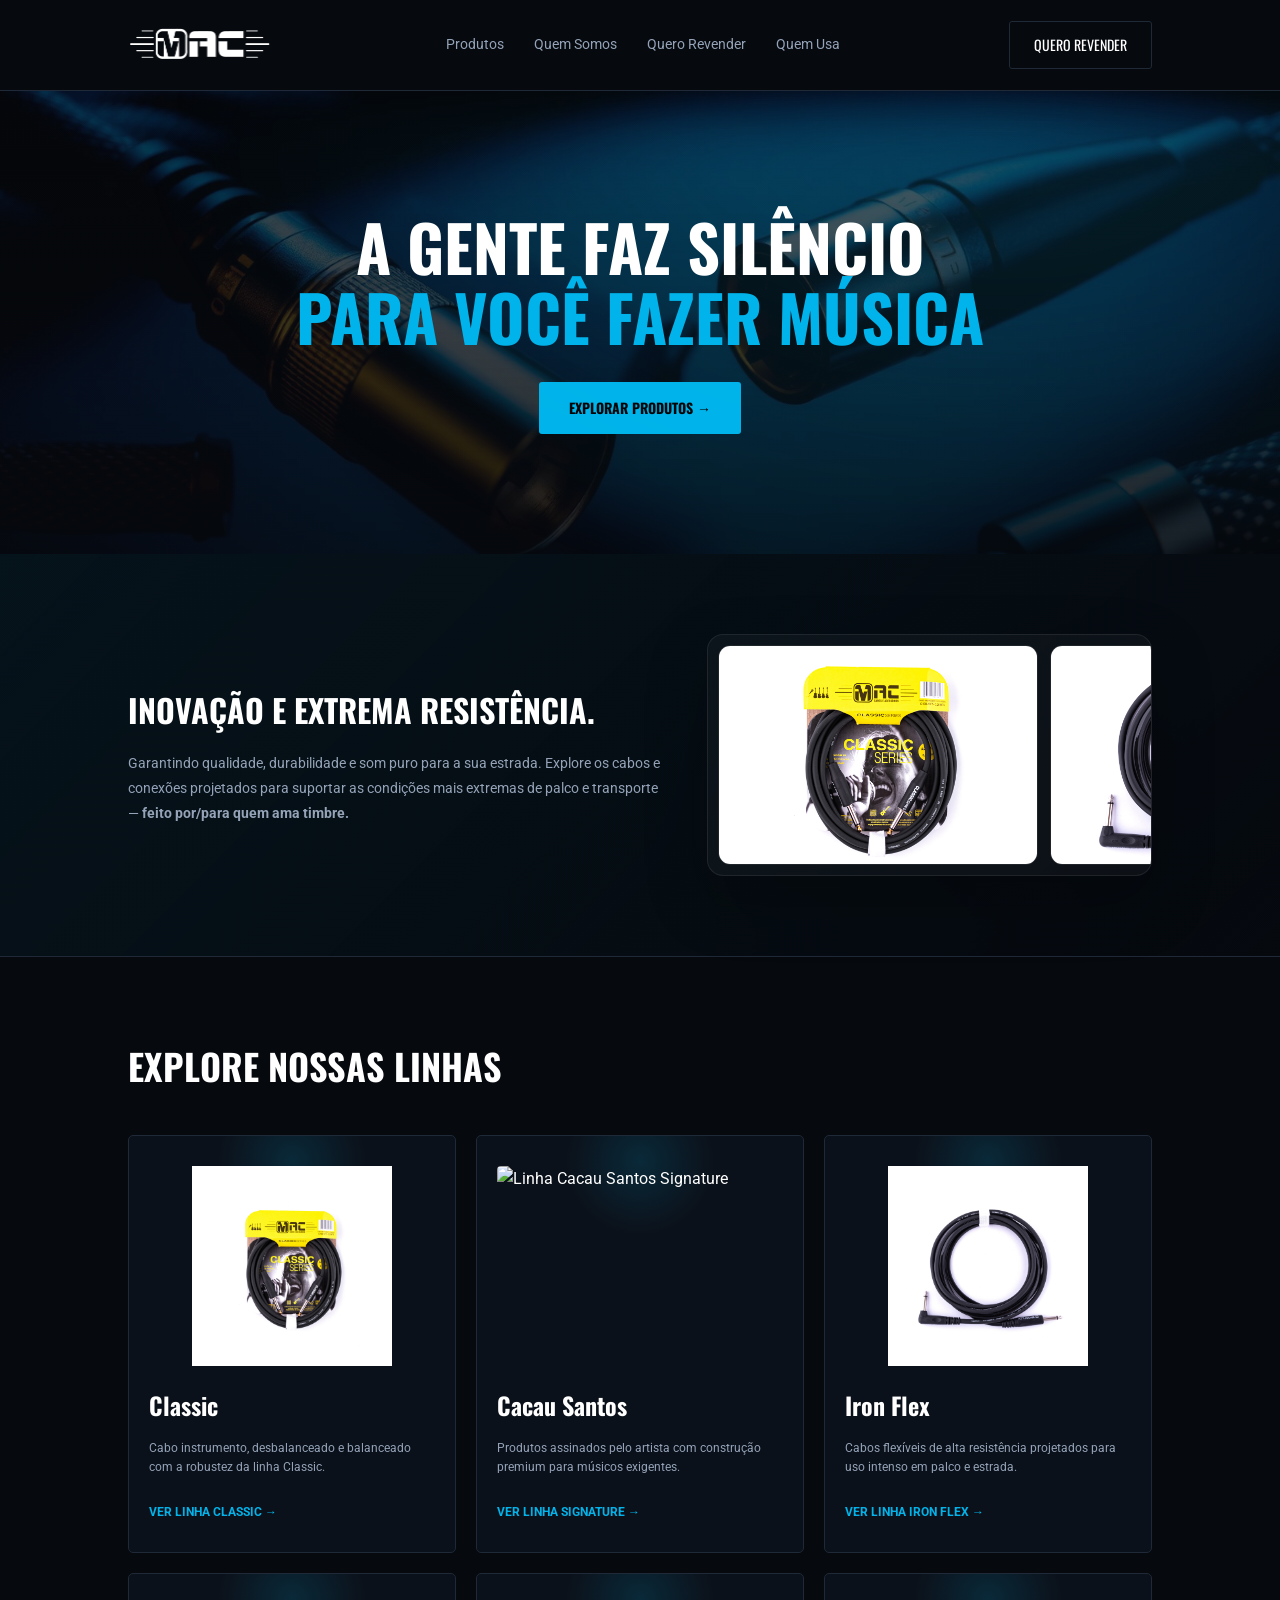
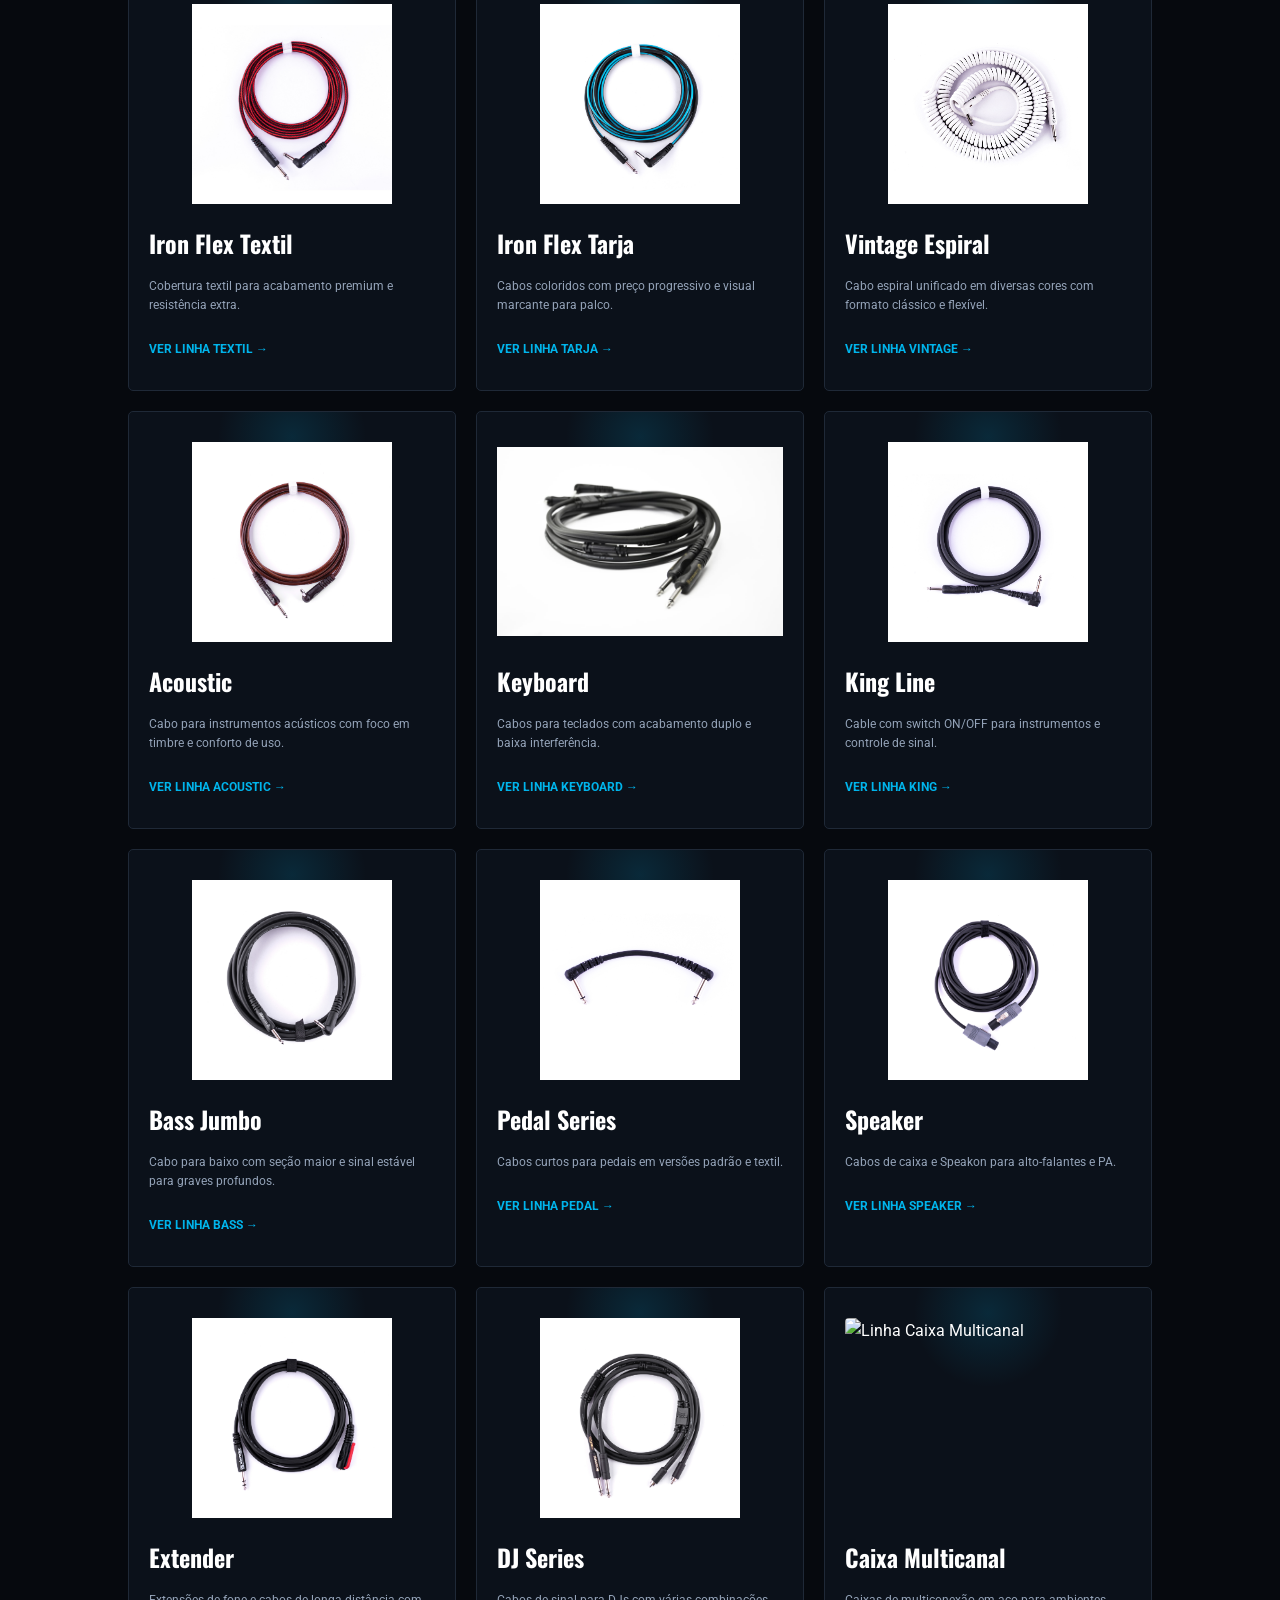
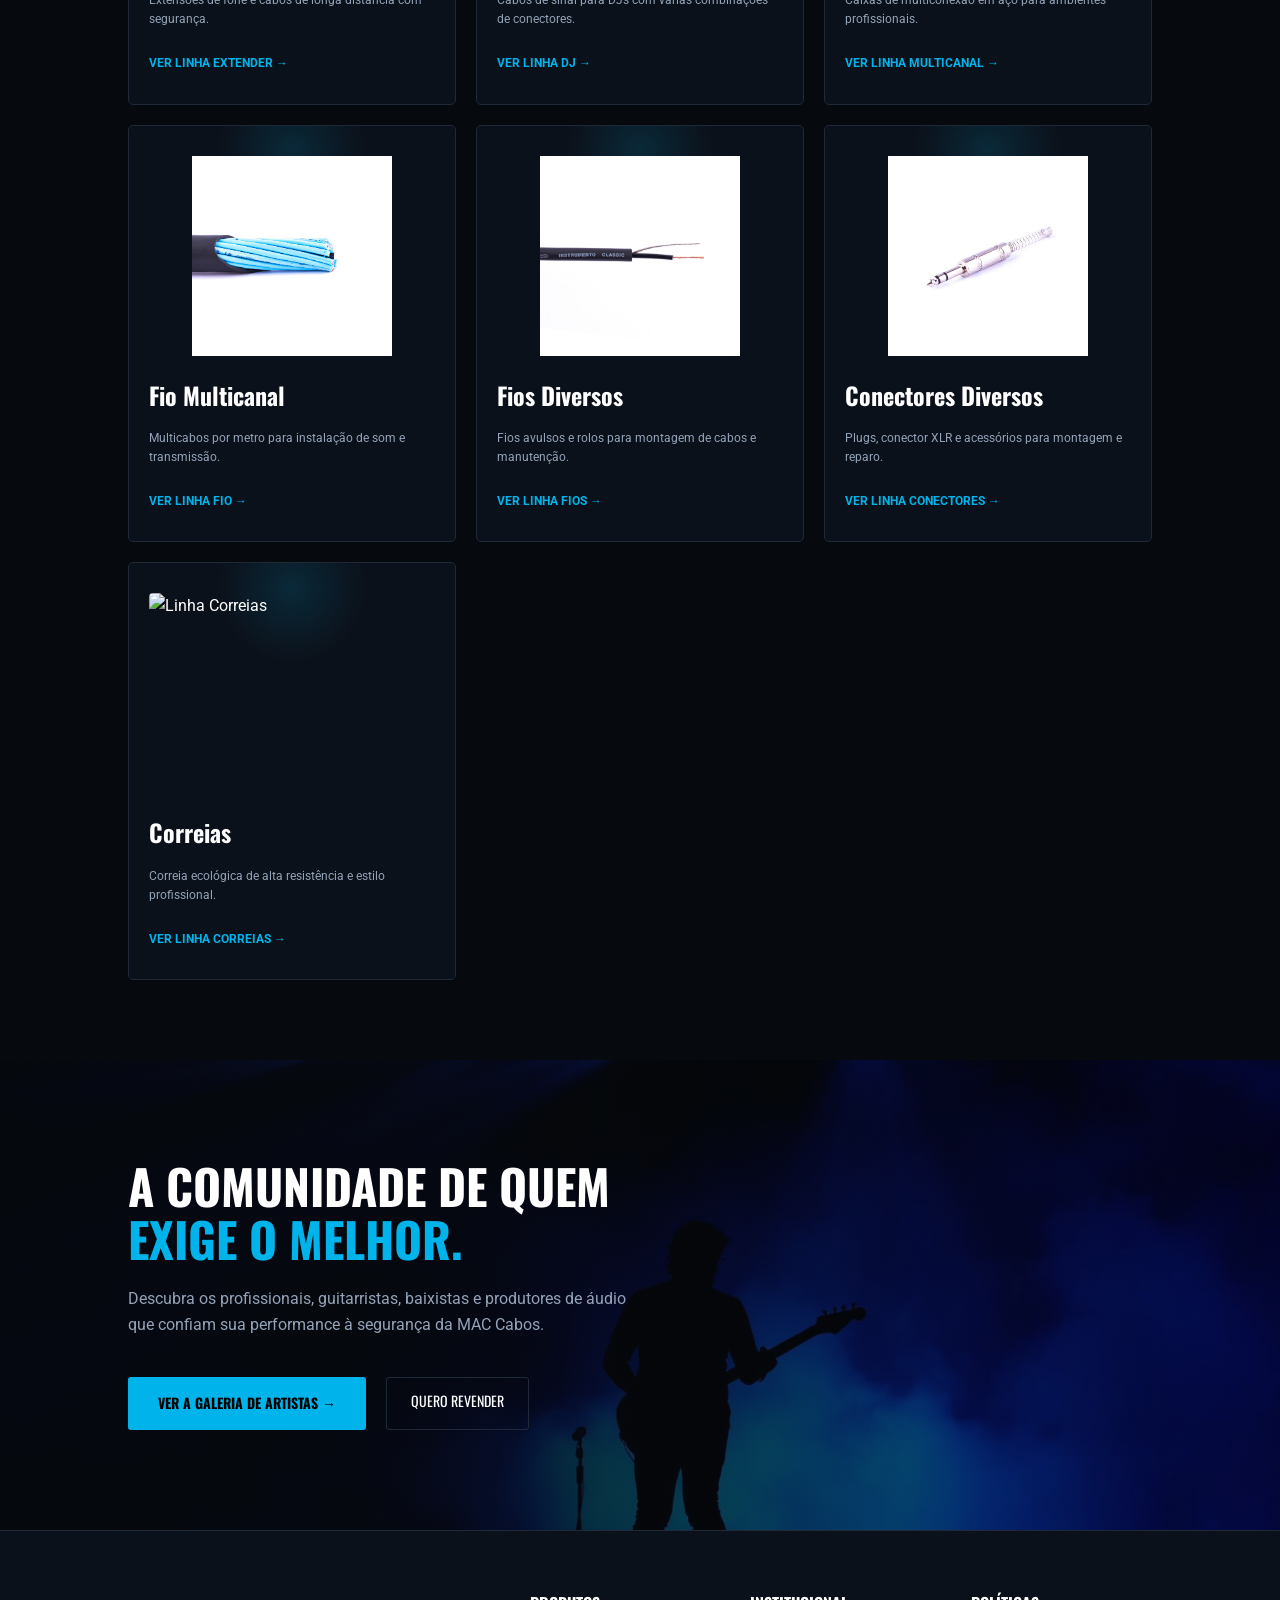
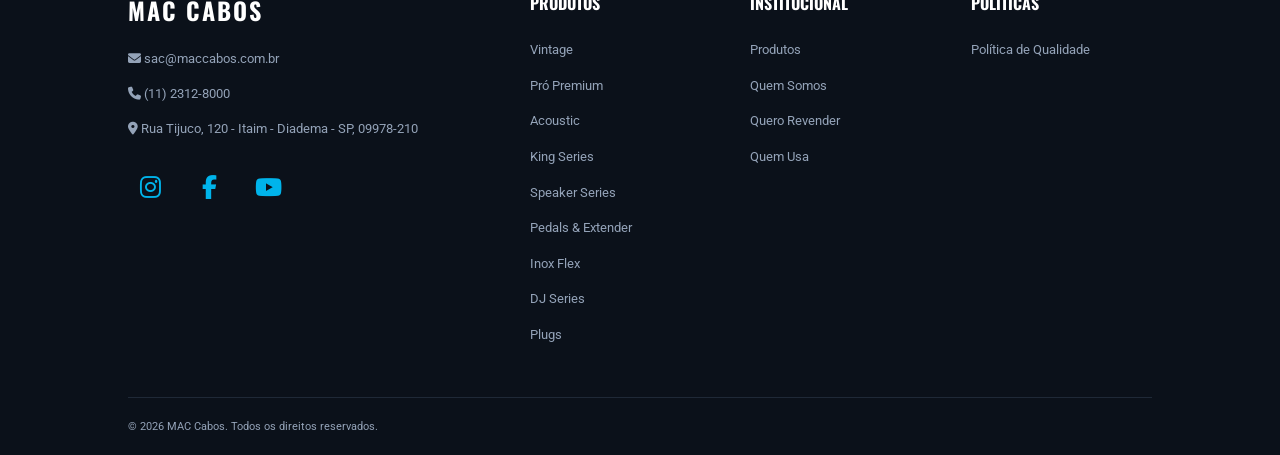
==== commit fdf1377d: "Beta 1.2 Version" ====
--- a/index.html
+++ b/index.html
@@ -37,10 +37,21 @@
         </section>
 
         <section class="intro">
-            <h2>Inovação e Extrema Resistência.</h2>
-            <p>Garantindo qualidade, durabilidade e som puro para a sua estrada. Explore os cabos e conexões projetados
-                para suportar as condições mais extremas de palco e transporte — <strong>feito por/para quem ama
-                    timbre.</strong></p>
+            <div class="intro-content">
+                <h2>Inovação e Extrema Resistência.</h2>
+                <p>Garantindo qualidade, durabilidade e som puro para a sua estrada. Explore os cabos e conexões projetados
+                    para suportar as condições mais extremas de palco e transporte — <strong>feito por/para quem ama
+                        timbre.</strong></p>
+            </div>
+            <div class="intro-carousel" aria-label="Carrossel de produtos MAC Cabos">
+                <div class="carousel-track">
+                    <img src="src/img/products/CLASSIC SERIES/IC10B.jpg" alt="Cabo Classic">
+                    <img src="src/img/products/IRONFLEX SERIES/IF10LB.jpg" alt="Cabo Iron Flex">
+                    <img src="src/img/products/VINTAGE SERIES/ESP30LB.jpg" alt="Cabo Vintage">
+                    <img src="src/img/products/ACOUSTIC SERIES/AS10LB.jpg" alt="Cabo Acoustic">
+                    <img src="src/img/products/KEYBOARD SERIES/Keyboard Series Teclado.jpeg" alt="Cabo Keyboard">
+                </div>
+            </div>
         </section>
 
         <section class="produtos">
@@ -196,7 +207,7 @@
                             class="fab fa-instagram"></i></a>
                     <a href="https://facebook.com/maccabos" target="_blank" aria-label="Facebook"><i
                             class="fab fa-facebook-f"></i></a>
-                    <a href="https://youtube.com/channel/maccabos" target="_blank" aria-label="YouTube"><i
+                    <a href="https://youtube.com/@maccabos1698" target="_blank" aria-label="YouTube"><i
                             class="fab fa-youtube"></i></a>
                 </div>
             </div>
--- a/src/css/style.css
+++ b/src/css/style.css
@@ -21,6 +21,11 @@
     color: var(--text-white);
     font-family: 'Roboto', sans-serif;
     line-height: 1.6;
+    overflow-x: hidden;
+}
+
+html {
+    scroll-behavior: smooth;
 }
 
 a {
@@ -47,6 +52,7 @@
     z-index: 1000;
     min-height: 72px;
     overflow: visible;
+    animation: headerFadeIn 0.8s ease both;
 }
 
 .logo {
@@ -146,11 +152,14 @@
     cursor: pointer;
     text-decoration: none;
     display: inline-block;
-    transition: filter 0.3s;
+    transition: transform 0.25s ease, filter 0.3s ease, box-shadow 0.3s ease;
+    box-shadow: 0 0 0 rgba(0, 180, 235, 0);
 }
 
 .btn-cyan:hover {
+    transform: translateY(-3px);
     filter: brightness(1.2);
+    box-shadow: 0 10px 24px rgba(0, 180, 235, 0.2);
 }
 
 .btn-outline {
@@ -165,12 +174,15 @@
     cursor: pointer;
     text-decoration: none;
     display: inline-block;
-    transition: border-color 0.3s;
+    transition: transform 0.25s ease, border-color 0.3s ease, box-shadow 0.3s ease;
 }
 
 .btn-outline:hover {
+    transform: translateY(-3px);
     border-color: var(--primary-cyan);
-}
+    box-shadow: 0 10px 24px rgba(0, 180, 235, 0.12);
+}
+
 
 @keyframes fadeInUp {
     from {
@@ -180,6 +192,17 @@
     to {
         opacity: 1;
         transform: translateY(0);
+    }
+}
+
+@keyframes heroFadeIn {
+    from {
+        opacity: 0;
+        transform: translateY(20px) scale(0.98);
+    }
+    to {
+        opacity: 1;
+        transform: translateY(0) scale(1);
     }
 }
 
@@ -339,33 +362,136 @@
 }
 
 .catalogo-container {
-    padding: 40px 10% 80px;
+    padding: 40px 3% 180px;
+}
+
+.catalogo-layout {
+    display: flex !important;
+    flex-direction: row !important;
+    align-items: flex-start;
+    gap: 20px;
+    width: 100%;
+}
+
+.filters-sidebar {
+    flex: 0 0 320px;
+    width: 320px;
+    max-width: 320px;
+    position: sticky;
+    top: 120px;
+    align-self: start;
+    z-index: 5;
+    padding-right: 18px;
+    border-right: 1px solid rgba(255,255,255,0.08);
 }
 
 .filters-bar {
     display: flex;
-    gap: 15px;
-    margin-bottom: 15px;
+    flex-direction: column;
+    gap: 12px;
+    padding: 0;
+    background: transparent;
+    border: none;
+    border-radius: 0;
+    box-shadow: none;
+}
+
+.filter-group {
+    display: flex;
+    flex-direction: column;
+    gap: 8px;
+    color: var(--text-white);
+    font-size: 12px;
+    text-transform: uppercase;
+    letter-spacing: 0.08em;
+}
+
+.filter-group span {
+    color: var(--text-muted);
+}
+
+.search-field {
+    display: flex;
+    align-items: center;
+    gap: 10px;
+    padding: 0 14px;
+    min-height: 46px;
+    background: rgba(255,255,255,0.05);
+    border: 1px solid var(--border-color);
+    border-radius: 999px;
+    transition: border-color 0.25s ease, box-shadow 0.25s ease;
+}
+
+.search-field:focus-within {
+    border-color: rgba(0, 214, 255, 0.45);
+    box-shadow: 0 0 0 2px rgba(0, 214, 255, 0.12);
+}
+
+.search-field i {
+    color: var(--primary-cyan);
+    font-size: 14px;
+    flex-shrink: 0;
 }
 
 .search-input, .filter-select {
-    background-color: var(--card-bg);
-    border: 1px solid var(--border-color);
+    background-color: transparent;
+    border: none;
     color: var(--text-white);
-    padding: 12px 15px;
-    border-radius: 3px;
+    padding: 0;
     font-family: 'Roboto', sans-serif;
     font-size: 13px;
     outline: none;
-    transition: border-color 0.3s;
+    transition: color 0.2s ease;
+}
+
+.search-input {
+    flex: 1;
+    min-width: 0;
+}
+
+.search-input::placeholder {
+    color: var(--text-muted);
 }
 
 .search-input:focus, .filter-select:focus {
-    border-color: var(--primary-cyan);
-}
-
-.search-input { flex: 2; }
-.filter-select { flex: 1; cursor: pointer; }
+    border-color: transparent;
+    box-shadow: none;
+    color: var(--text-white);
+}
+
+.filter-select {
+    width: 100%;
+    cursor: pointer;
+    padding: 12px 14px;
+    background-color: rgba(255,255,255,0.04);
+    border: 1px solid var(--border-color);
+    border-radius: 10px;
+    appearance: none;
+    -webkit-appearance: none;
+    -moz-appearance: none;
+    background-image: linear-gradient(45deg, transparent 50%, var(--primary-cyan) 50%), linear-gradient(135deg, var(--primary-cyan) 50%, transparent 50%);
+    background-position: calc(100% - 20px) calc(1em + 2px), calc(100% - 15px) calc(1em + 2px);
+    background-size: 5px 5px, 5px 5px;
+    background-repeat: no-repeat;
+    padding-right: 38px;
+}
+
+.filter-select:hover,
+.filter-select:focus {
+    border-color: rgba(0, 214, 255, 0.45);
+}
+
+.filter-select option {
+    background-color: #0d1420;
+    color: var(--text-white);
+}
+
+.catalogo-content {
+    flex: 1 1 auto;
+    width: 100%;
+    min-width: 0;
+    padding-left: 4px;
+}
 
 .resultados-text {
     font-size: 12px;
@@ -389,6 +515,7 @@
     padding: 20px;
     display: flex;
     flex-direction: column;
+    transition: transform 0.3s ease, border-color 0.28s ease, box-shadow 0.28s ease;
 }
 
 .card img {
@@ -1353,16 +1480,29 @@
     .line-cards { grid-template-columns: 1fr; }
 }
 
+@media (max-width: 900px) {
+    .catalogo-layout {
+        flex-direction: column !important;
+    }
+
+    .filters-sidebar {
+        flex: 1 1 auto;
+        width: 100%;
+        max-width: 100%;
+        position: static;
+    }
+}
+
 @media (max-width: 700px) {
     header { padding: 20px 5%; }
     .catalogo-container, .line-hero, .line-summary { padding: 40px 5%; }
-    .filters-bar { flex-direction: column; }
 }
 /* --- HERO SECTION --- */
 .hero {
     background: linear-gradient(rgba(6, 9, 14, 0.7), rgba(6, 9, 14, 0.9)), url('../img/hero-cable.jfif') center/cover no-repeat;
     text-align: center;
     padding: 120px 20px;
+    animation: heroFadeIn 1s ease both;
 }
 
 .hero h1 {
@@ -1421,25 +1561,60 @@
 
 /* --- INTRO SECTION --- */
 .intro {
-    display: flex;
-    justify-content: space-between;
+    display: grid;
+    grid-template-columns: 1.1fr 0.9fr;
+    gap: 36px;
     align-items: center;
-    padding: 60px 10%;
-    background-color: var(--dark-bg);
+    padding: 80px 10%;
+    background: linear-gradient(135deg, rgba(0,180,235,0.06), rgba(6,9,14,0.95));
     border-bottom: 1px solid #1f2937;
 }
 
+.intro-content {
+    max-width: 560px;
+}
+
 .intro h2 {
     font-family: 'Oswald', sans-serif;
     font-size: 32px;
     text-transform: uppercase;
-    width: 40%;
+    margin-bottom: 16px;
 }
 
 .intro p {
-    width: 50%;
     color: var(--text-muted);
     font-size: 14px;
+    line-height: 1.8;
+}
+
+.intro-carousel {
+    overflow: hidden;
+    border-radius: 16px;
+    border: 1px solid rgba(255,255,255,0.08);
+    box-shadow: 0 24px 60px rgba(0, 0, 0, 0.28);
+    background: rgba(255,255,255,0.03);
+    padding: 10px;
+}
+
+.carousel-track {
+    display: flex;
+    width: max-content;
+    animation: carouselSlide 18s linear infinite;
+}
+
+.carousel-track img {
+    width: 320px;
+    height: 220px;
+    object-fit: cover;
+    border-radius: 12px;
+    margin-right: 12px;
+    flex-shrink: 0;
+    border: 1px solid rgba(255,255,255,0.08);
+}
+
+@keyframes carouselSlide {
+    0% { transform: translateX(0); }
+    100% { transform: translateX(-50%); }
 }
 
 /* --- PRODUTOS SECTION --- */
@@ -1468,7 +1643,7 @@
     text-align: left;
     position: relative;
     overflow: hidden;
-    transition: transform 0.3s;
+    transition: transform 0.3s ease, border-color 0.28s ease, box-shadow 0.28s ease;
     text-decoration: none;
     color: inherit;
     cursor: pointer;
@@ -1478,6 +1653,8 @@
 
 .card:hover {
     transform: translateY(-5px);
+    border-color: var(--primary-cyan);
+    box-shadow: 0 18px 40px rgba(0, 180, 235, 0.12);
 }
 
 /* Efeito de brilho azul no topo do card */
@@ -1612,7 +1789,19 @@
 
 .social-icons a {
     color: var(--primary-cyan);
-    font-size: 20px;
+    font-size: 24px;
+    display: inline-flex;
+    align-items: center;
+    justify-content: center;
+    width: 44px;
+    height: 44px;
+    border-radius: 50%;
+    transition: transform 0.18s ease, background 0.18s ease;
+}
+
+.social-icons a:hover {
+    transform: scale(1.08);
+    background: rgba(0,180,235,0.06);
 }
 
 .footer-bottom {
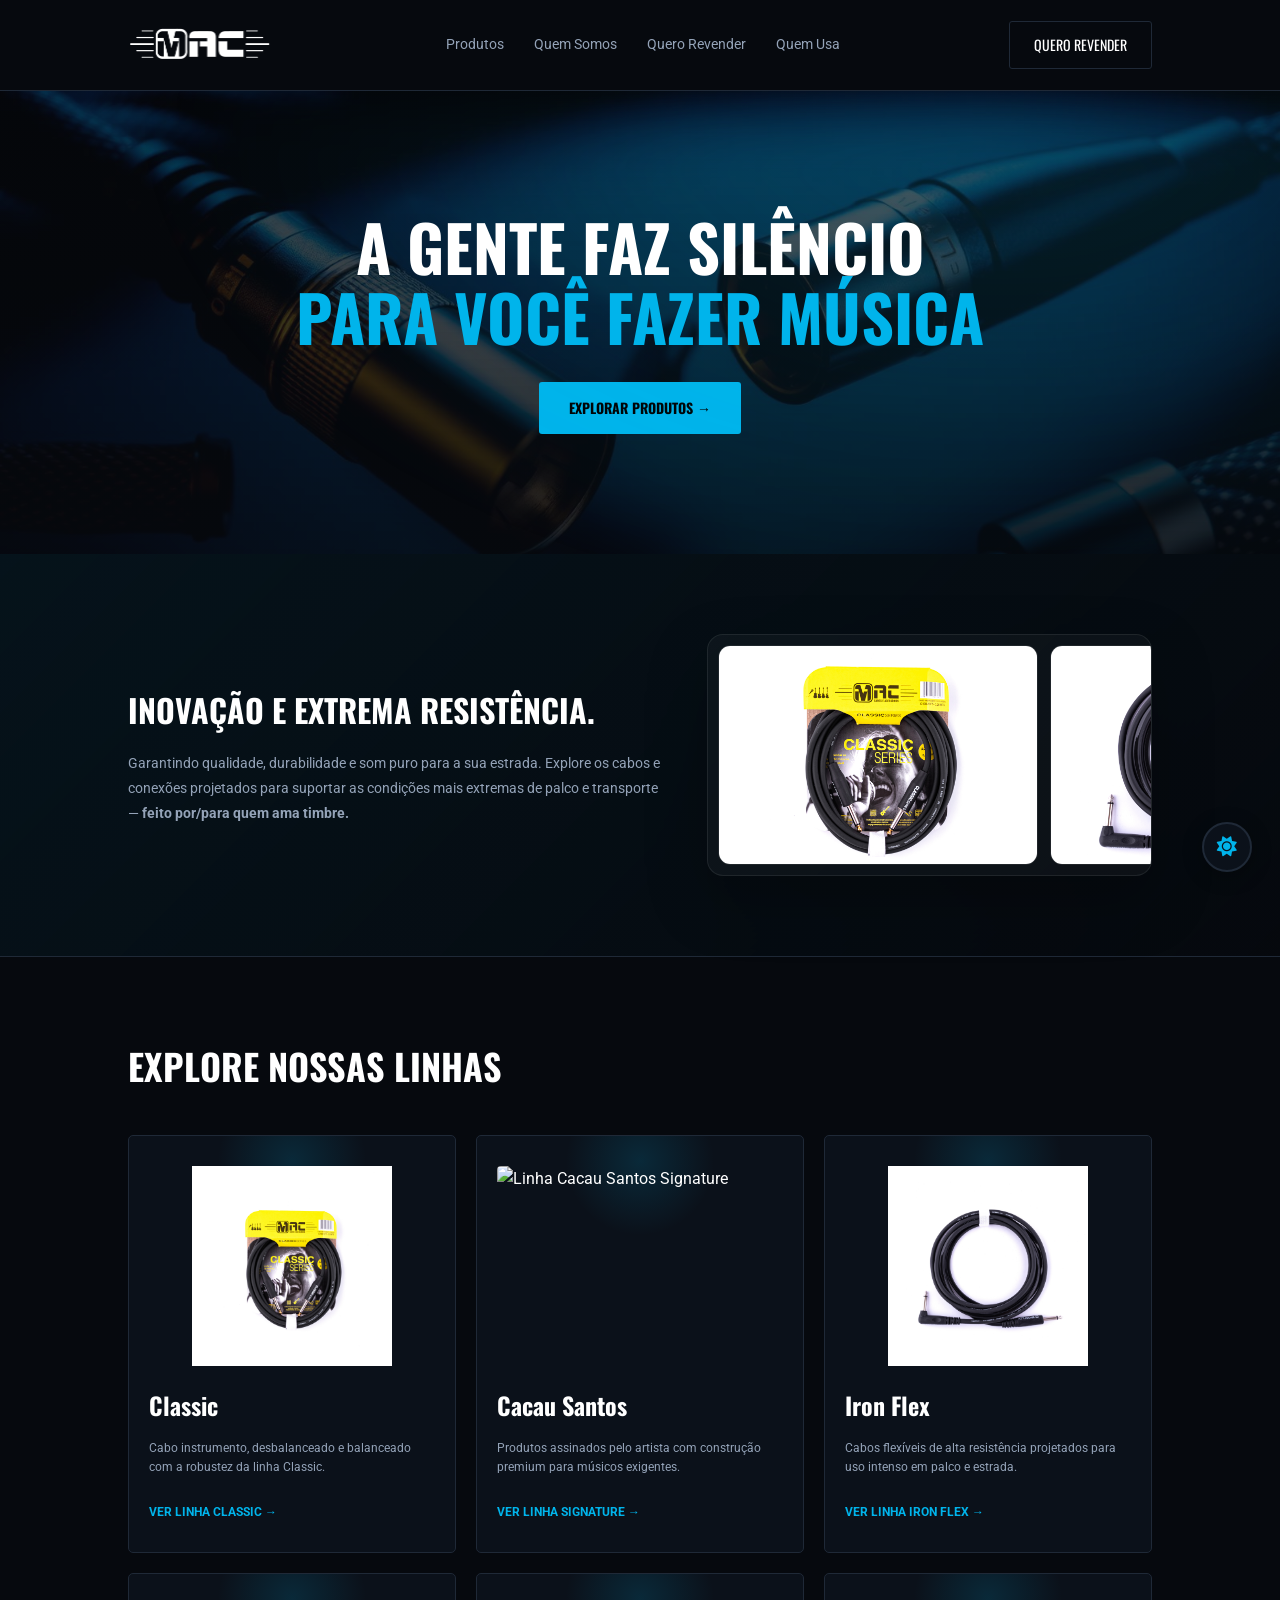
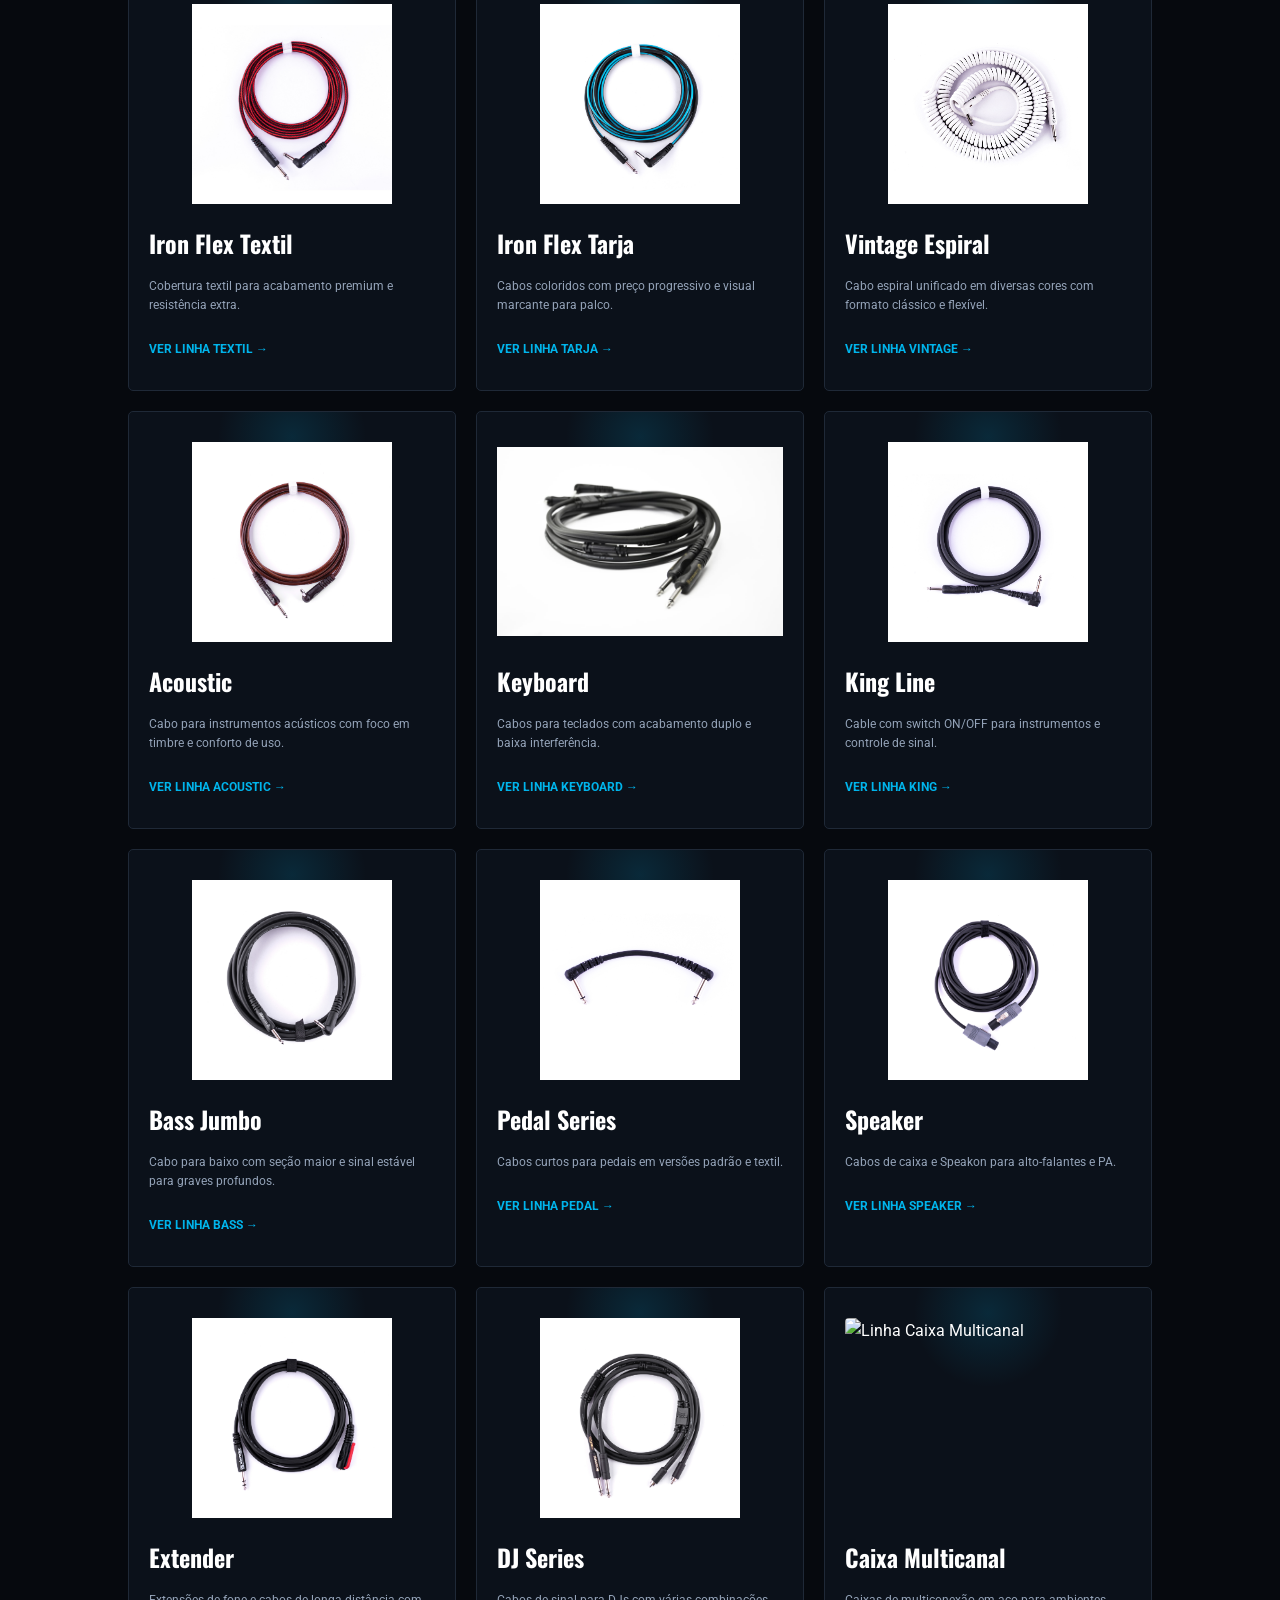
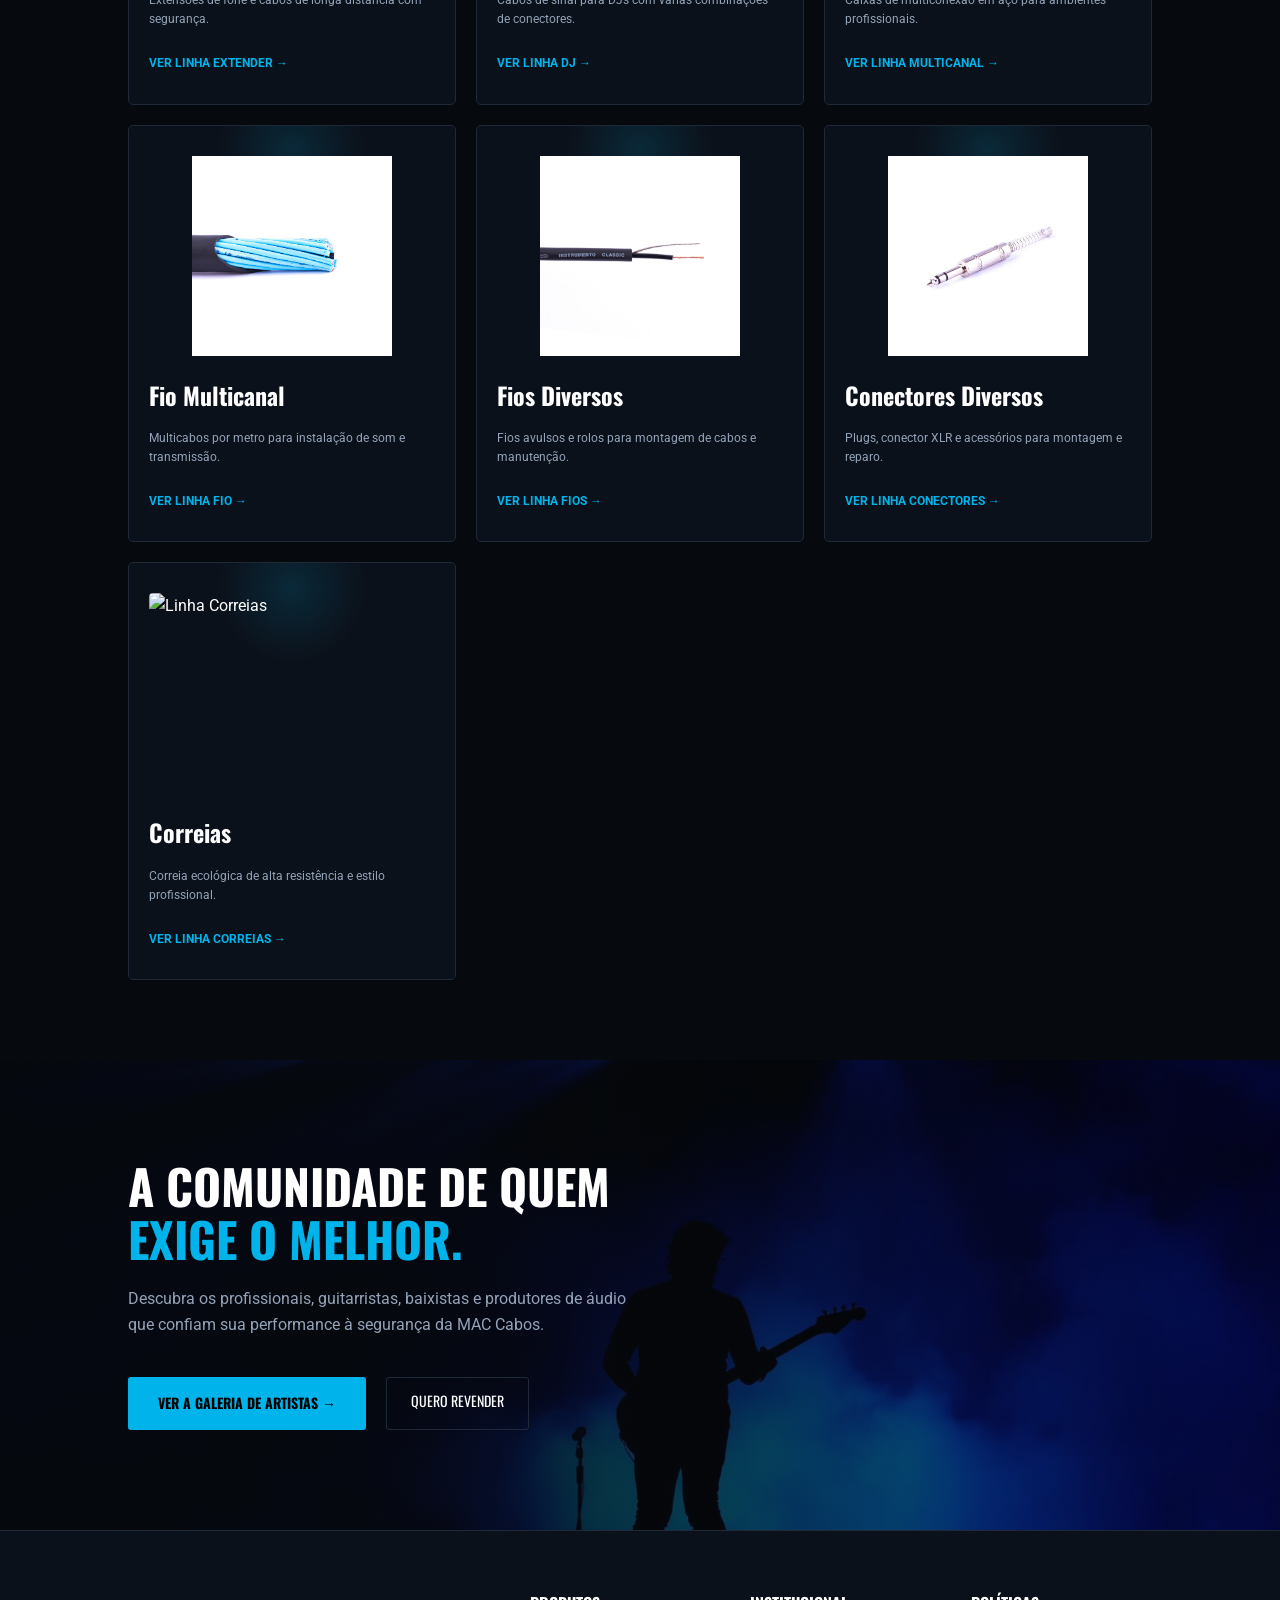
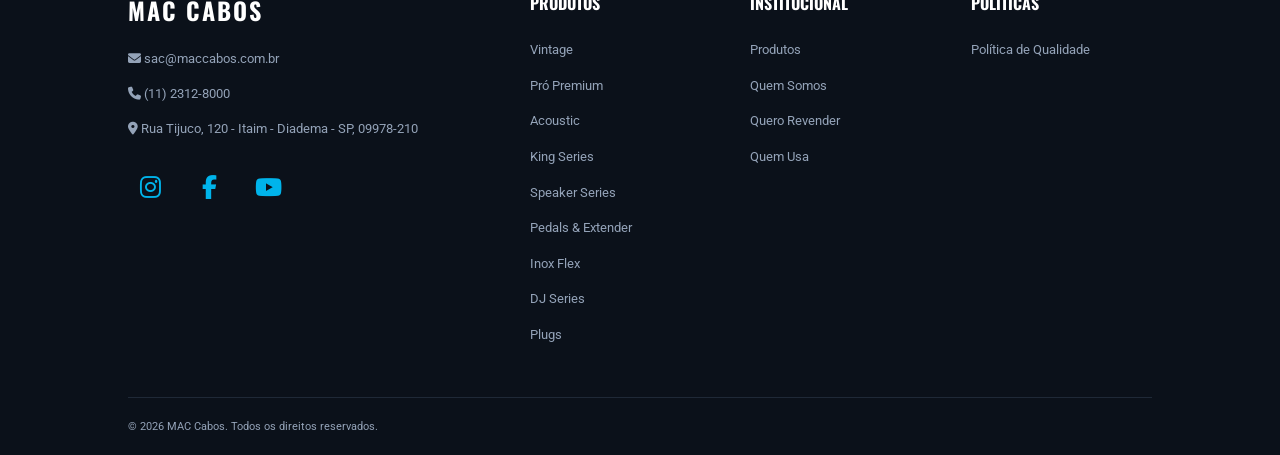
==== commit a50e479c: "light-mode" ====
--- a/index.html
+++ b/index.html
@@ -12,6 +12,7 @@
         rel="stylesheet">
     <link href="https://cdnjs.cloudflare.com/ajax/libs/font-awesome/6.5.0/css/all.min.css" rel="stylesheet" />
     <link rel="stylesheet" href="src/css/style.css">
+    <script src="src/js/theme-toggle.js"></script>
 </head>
 
 <body>
@@ -250,6 +251,10 @@
         </div>
     </footer>
 
+    <button id="theme-toggle-btn" aria-label="Ativar modo claro">
+        <i class="fas fa-sun"></i>
+    </button>
+
 </body>
 
 </html>
--- a/src/css/style.css
+++ b/src/css/style.css
@@ -8,6 +8,439 @@
     --text-white: #ffffff;
     --text-muted: #94a3b8;
     --border-color: #1f2937;
+}
+
+/* ==========================================================================
+   THEME TOGGLE BUTTON
+   ========================================================================== */
+#theme-toggle-btn {
+    position: fixed;
+    bottom: 28px;
+    right: 28px;
+    z-index: 9999;
+    width: 50px;
+    height: 50px;
+    border-radius: 50%;
+    border: 2px solid var(--border-color);
+    background: var(--card-bg);
+    color: var(--primary-cyan);
+    font-size: 20px;
+    cursor: pointer;
+    display: flex;
+    align-items: center;
+    justify-content: center;
+    box-shadow: 0 4px 20px rgba(0, 0, 0, 0.3);
+    transition: transform 0.3s ease, background-color 0.35s ease,
+                border-color 0.35s ease, color 0.35s ease,
+                box-shadow 0.35s ease;
+}
+
+#theme-toggle-btn:hover {
+    transform: scale(1.12);
+    border-color: var(--primary-cyan);
+    box-shadow: 0 6px 28px rgba(0, 180, 235, 0.25);
+}
+
+#theme-toggle-btn i {
+    transition: transform 0.4s cubic-bezier(0.34, 1.56, 0.64, 1);
+}
+
+#theme-toggle-btn:active i {
+    transform: rotate(25deg) scale(0.9);
+}
+
+/* ==========================================================================
+   LIGHT THEME OVERRIDES (proper light palette, NOT colour inversion)
+   ========================================================================== */
+html.light-theme {
+    --bg-dark: #f4f6f9;
+    --card-bg: #ffffff;
+    --primary-cyan: #0094c8;
+    --text-white: #111827;
+    --text-muted: #4b5563;
+    --border-color: #d1d5db;
+}
+
+/* Body & general */
+html.light-theme body {
+    background-color: var(--bg-dark);
+    color: var(--text-white);
+}
+
+/* Header */
+html.light-theme header {
+    background-color: #ffffff;
+    border-bottom-color: var(--border-color);
+    box-shadow: 0 1px 6px rgba(0, 0, 0, 0.06);
+}
+
+/* Logo: invert so white logo becomes dark */
+html.light-theme .logo-img {
+    filter: invert(1) brightness(0.2);
+}
+
+/* Nav links */
+html.light-theme nav a {
+    color: #4b5563;
+}
+html.light-theme nav a:hover,
+html.light-theme nav a.active {
+    color: #111827;
+}
+
+/* Buttons */
+html.light-theme .btn-cyan {
+    background-color: #0094c8;
+    color: #ffffff;
+}
+html.light-theme .btn-cyan:hover {
+    background-color: #007baa;
+}
+html.light-theme .btn-outline {
+    border-color: #d1d5db;
+    color: #111827;
+}
+html.light-theme .btn-outline:hover {
+    border-color: #0094c8;
+    color: #0094c8;
+}
+
+/* Hero section */
+html.light-theme .hero {
+    background: linear-gradient(rgba(244, 246, 249, 0.75), rgba(244, 246, 249, 0.92)), url('../img/hero-cable.jfif') center/cover no-repeat;
+}
+html.light-theme .hero::before {
+    background: radial-gradient(ellipse at center top, rgba(0,148,200,0.10) 0%, rgba(0,148,200,0.06) 22%, rgba(0,148,200,0.02) 40%, rgba(244,246,249,0) 68%);
+}
+html.light-theme .hero h1 {
+    color: #111827;
+}
+html.light-theme .hero h1 span {
+    color: #0094c8;
+}
+
+/* Intro section */
+html.light-theme .intro {
+    background: linear-gradient(135deg, rgba(0,148,200,0.05), rgba(244,246,249,0.98));
+    border-bottom-color: var(--border-color);
+}
+html.light-theme .intro-carousel {
+    border-color: rgba(0, 0, 0, 0.08);
+    background: rgba(0, 0, 0, 0.02);
+    box-shadow: 0 24px 60px rgba(0, 0, 0, 0.08);
+}
+html.light-theme .carousel-track img {
+    border-color: rgba(0, 0, 0, 0.06);
+}
+
+/* Cards */
+html.light-theme .card {
+    background-color: #ffffff;
+    border-color: #e5e7eb;
+    box-shadow: 0 2px 8px rgba(0, 0, 0, 0.04);
+}
+html.light-theme .card:hover {
+    border-color: #0094c8;
+    box-shadow: 0 12px 32px rgba(0, 148, 200, 0.12);
+}
+html.light-theme .card::before {
+    background: radial-gradient(circle, rgba(0, 148, 200, 0.08) 0%, rgba(0,0,0,0) 70%);
+}
+
+/* Product cards */
+html.light-theme .product-card {
+    background-color: #ffffff;
+    border-color: #e5e7eb;
+    color: #111827;
+}
+html.light-theme .product-card:hover {
+    border-color: #0094c8;
+    box-shadow: 0 10px 25px rgba(0, 148, 200, 0.12);
+}
+html.light-theme .product-card-img-wrapper {
+    background-color: #f9fafb;
+    border-color: #e5e7eb;
+}
+html.light-theme .product-card-title {
+    color: #111827;
+}
+
+/* Page header */
+html.light-theme .page-header {
+    background: radial-gradient(circle at top, rgba(0, 148, 200, 0.06) 0%, rgba(244,246,249,1) 60%);
+    border-bottom-color: var(--border-color);
+}
+
+/* Comunidade section */
+html.light-theme .comunidade {
+    background: linear-gradient(to right, rgba(244, 246, 249, 0.92) 30%, rgba(244, 246, 249, 0.5)), url('../img/hero-singer.jfif') center/cover no-repeat;
+}
+html.light-theme .comunidade h2 {
+    color: #111827;
+}
+html.light-theme .comunidade h2 span {
+    color: #0094c8;
+}
+
+/* Footer */
+html.light-theme footer {
+    background-color: #f0f2f5;
+    border-top-color: var(--border-color);
+}
+html.light-theme .footer-bottom {
+    border-top-color: var(--border-color);
+    color: #6b7280;
+}
+html.light-theme .social-icons a {
+    color: #0094c8;
+}
+html.light-theme .social-icons a:hover {
+    background: rgba(0, 148, 200, 0.08);
+}
+
+/* Filters / sidebar */
+html.light-theme .search-field {
+    background: rgba(0, 0, 0, 0.03);
+    border-color: #d1d5db;
+}
+html.light-theme .search-field:focus-within {
+    border-color: rgba(0, 148, 200, 0.5);
+    box-shadow: 0 0 0 2px rgba(0, 148, 200, 0.1);
+}
+html.light-theme .filter-select {
+    background-color: rgba(0, 0, 0, 0.02);
+    border-color: #d1d5db;
+    color: #111827;
+}
+html.light-theme .filter-select option {
+    background-color: #ffffff;
+    color: #111827;
+}
+html.light-theme .filters-sidebar {
+    border-right-color: rgba(0, 0, 0, 0.06);
+}
+
+/* Tables */
+html.light-theme .line-variations-table th {
+    background-color: #f0f4f8;
+    color: #0094c8;
+    border-bottom-color: #0094c8;
+}
+html.light-theme .line-variations-table td {
+    background-color: #ffffff;
+    color: #374151;
+    border-bottom-color: #e5e7eb;
+}
+html.light-theme .line-variations-table tr:hover td {
+    background-color: rgba(0, 148, 200, 0.06);
+    color: #0094c8;
+}
+html.light-theme .products-table thead {
+    background-color: #f0f4f8;
+}
+html.light-theme .products-table tr:hover {
+    background-color: rgba(0, 148, 200, 0.04);
+}
+html.light-theme .table-wrapper {
+    background-color: #ffffff;
+    border-color: #e5e7eb;
+}
+
+/* About / Quem Somos */
+html.light-theme .about-hero::before {
+    background: radial-gradient(ellipse at center top, rgba(0,148,200,0.08) 0%, rgba(0,148,200,0.05) 22%, rgba(0,148,200,0.02) 40%, rgba(244,246,249,0) 68%);
+}
+html.light-theme .about-hero h1 span {
+    color: #0094c8;
+}
+html.light-theme .about-hero {
+    border-bottom-color: var(--border-color);
+}
+
+/* Move cards */
+html.light-theme .move-card {
+    background-color: #ffffff;
+    border-color: #e5e7eb;
+}
+html.light-theme .move-card:hover,
+html.light-theme .move-card:focus-within {
+    border-color: rgba(0, 148, 200, 0.5);
+    box-shadow: 0 18px 40px rgba(0, 148, 200, 0.08);
+}
+html.light-theme .move-card::before {
+    background: linear-gradient(180deg, rgba(0,148,200,0.05) 0%, transparent 65%);
+}
+
+/* Canal cards (Quero Revender) */
+html.light-theme .canal-card {
+    background-color: #ffffff;
+    border-color: #e5e7eb;
+}
+html.light-theme .canal-card:hover {
+    border-color: #0094c8;
+    box-shadow: 0 18px 40px rgba(0, 148, 200, 0.08);
+}
+
+/* Form */
+html.light-theme .form-container {
+    background-color: #ffffff;
+    border-color: #e5e7eb;
+}
+html.light-theme .form-container:hover,
+html.light-theme .form-container:focus-within {
+    border-color: #0094c8;
+    box-shadow: 0 18px 40px rgba(0, 148, 200, 0.08);
+}
+html.light-theme .form-control {
+    background-color: #f9fafb;
+    border-color: #d1d5db;
+    color: #111827;
+}
+html.light-theme .form-control:focus {
+    border-color: #0094c8;
+}
+
+/* Revender hero */
+html.light-theme .revender-hero {
+    border-bottom-color: var(--border-color);
+}
+html.light-theme .revender-hero::before {
+    background: radial-gradient(ellipse at center top, rgba(0,148,200,0.08) 0%, rgba(0,148,200,0.05) 22%, rgba(0,148,200,0.02) 40%, rgba(244,246,249,0) 68%);
+}
+html.light-theme .revender-hero h1 span {
+    color: #0094c8;
+}
+
+/* Quem Usa hero */
+html.light-theme .quem-usa-hero {
+    background: linear-gradient(rgba(244, 246, 249, 0.75), rgba(244, 246, 249, 0.92)), url('../img/hero-singer.jfif') center/cover no-repeat;
+    color: #111827;
+    border-bottom-color: var(--border-color);
+}
+html.light-theme .quem-usa-hero h1 span {
+    color: #0094c8;
+}
+
+/* Parceiro cards */
+html.light-theme .parceiro-card {
+    border-color: #e5e7eb;
+}
+html.light-theme .parceiro-info {
+    background: linear-gradient(to top, rgba(255, 255, 255, 0.95) 0%, rgba(255, 255, 255, 0) 100%);
+}
+html.light-theme .parceiro-info h3 {
+    color: #111827;
+}
+html.light-theme .parceiro-link:hover .parceiro-info {
+    background: linear-gradient(to top, rgba(0, 148, 200, 0.18), rgba(255, 255, 255, 0));
+}
+
+/* CTA section */
+html.light-theme .cta-section {
+    background-color: #ffffff;
+    border-top-color: var(--border-color);
+}
+html.light-theme .cta-section h2 span {
+    color: #0094c8;
+}
+
+/* Politica */
+html.light-theme .politica-hero {
+    border-bottom-color: var(--border-color);
+}
+html.light-theme .politica-hero h1 span {
+    color: #0094c8;
+}
+html.light-theme .politica-quote {
+    border-left-color: #0094c8;
+}
+html.light-theme .objetivo-card {
+    background-color: #ffffff;
+    border-color: #e5e7eb;
+    box-shadow: 0 8px 24px rgba(0, 0, 0, 0.06);
+}
+
+/* Product individual page */
+html.light-theme .main-image {
+    background-color: #f9fafb;
+    border-color: #e5e7eb;
+}
+html.light-theme .thumb-item {
+    background-color: #f9fafb;
+    border-color: #e5e7eb;
+}
+html.light-theme .thumb-item.active {
+    border-color: #0094c8;
+}
+html.light-theme .spec-box {
+    background-color: #f9fafb;
+    border-color: #e5e7eb;
+}
+html.light-theme .spec-box select#variant-select {
+    background-color: #f9fafb;
+    border-color: #d1d5db;
+    color: #111827;
+}
+html.light-theme .spec-box select#variant-select option {
+    background: #ffffff;
+    color: #111827;
+}
+
+/* Line showcase */
+html.light-theme .line-showcase-img-box {
+    background-color: #ffffff;
+    border-color: #e5e7eb;
+    box-shadow: 0 8px 24px rgba(0, 0, 0, 0.06);
+}
+html.light-theme .line-showcase-img-box:hover {
+    box-shadow: 0 12px 36px rgba(0, 148, 200, 0.12);
+}
+
+/* Line hero */
+html.light-theme .line-hero {
+    border-bottom-color: var(--border-color);
+}
+html.light-theme .line-hero h1 span {
+    color: #0094c8;
+}
+
+/* Line cards */
+html.light-theme .line-card {
+    background-color: #ffffff;
+    border-color: #e5e7eb;
+}
+
+/* Theme toggle button itself in light mode */
+html.light-theme #theme-toggle-btn {
+    background: #ffffff;
+    border-color: #d1d5db;
+    color: #0094c8;
+    box-shadow: 0 4px 20px rgba(0, 0, 0, 0.08);
+}
+html.light-theme #theme-toggle-btn:hover {
+    border-color: #0094c8;
+    box-shadow: 0 6px 28px rgba(0, 148, 200, 0.18);
+}
+
+/* Product variant count badge */
+html.light-theme .product-card-variant-count {
+    border-color: #e5e7eb;
+    background-color: rgba(0, 0, 0, 0.02);
+}
+
+/* Scrollbar styling for light mode */
+html.light-theme ::-webkit-scrollbar {
+    width: 10px;
+}
+html.light-theme ::-webkit-scrollbar-track {
+    background: #f4f6f9;
+}
+html.light-theme ::-webkit-scrollbar-thumb {
+    background: #c4c9d1;
+    border-radius: 5px;
+}
+html.light-theme ::-webkit-scrollbar-thumb:hover {
+    background: #9ca3af;
 }
 
 * {
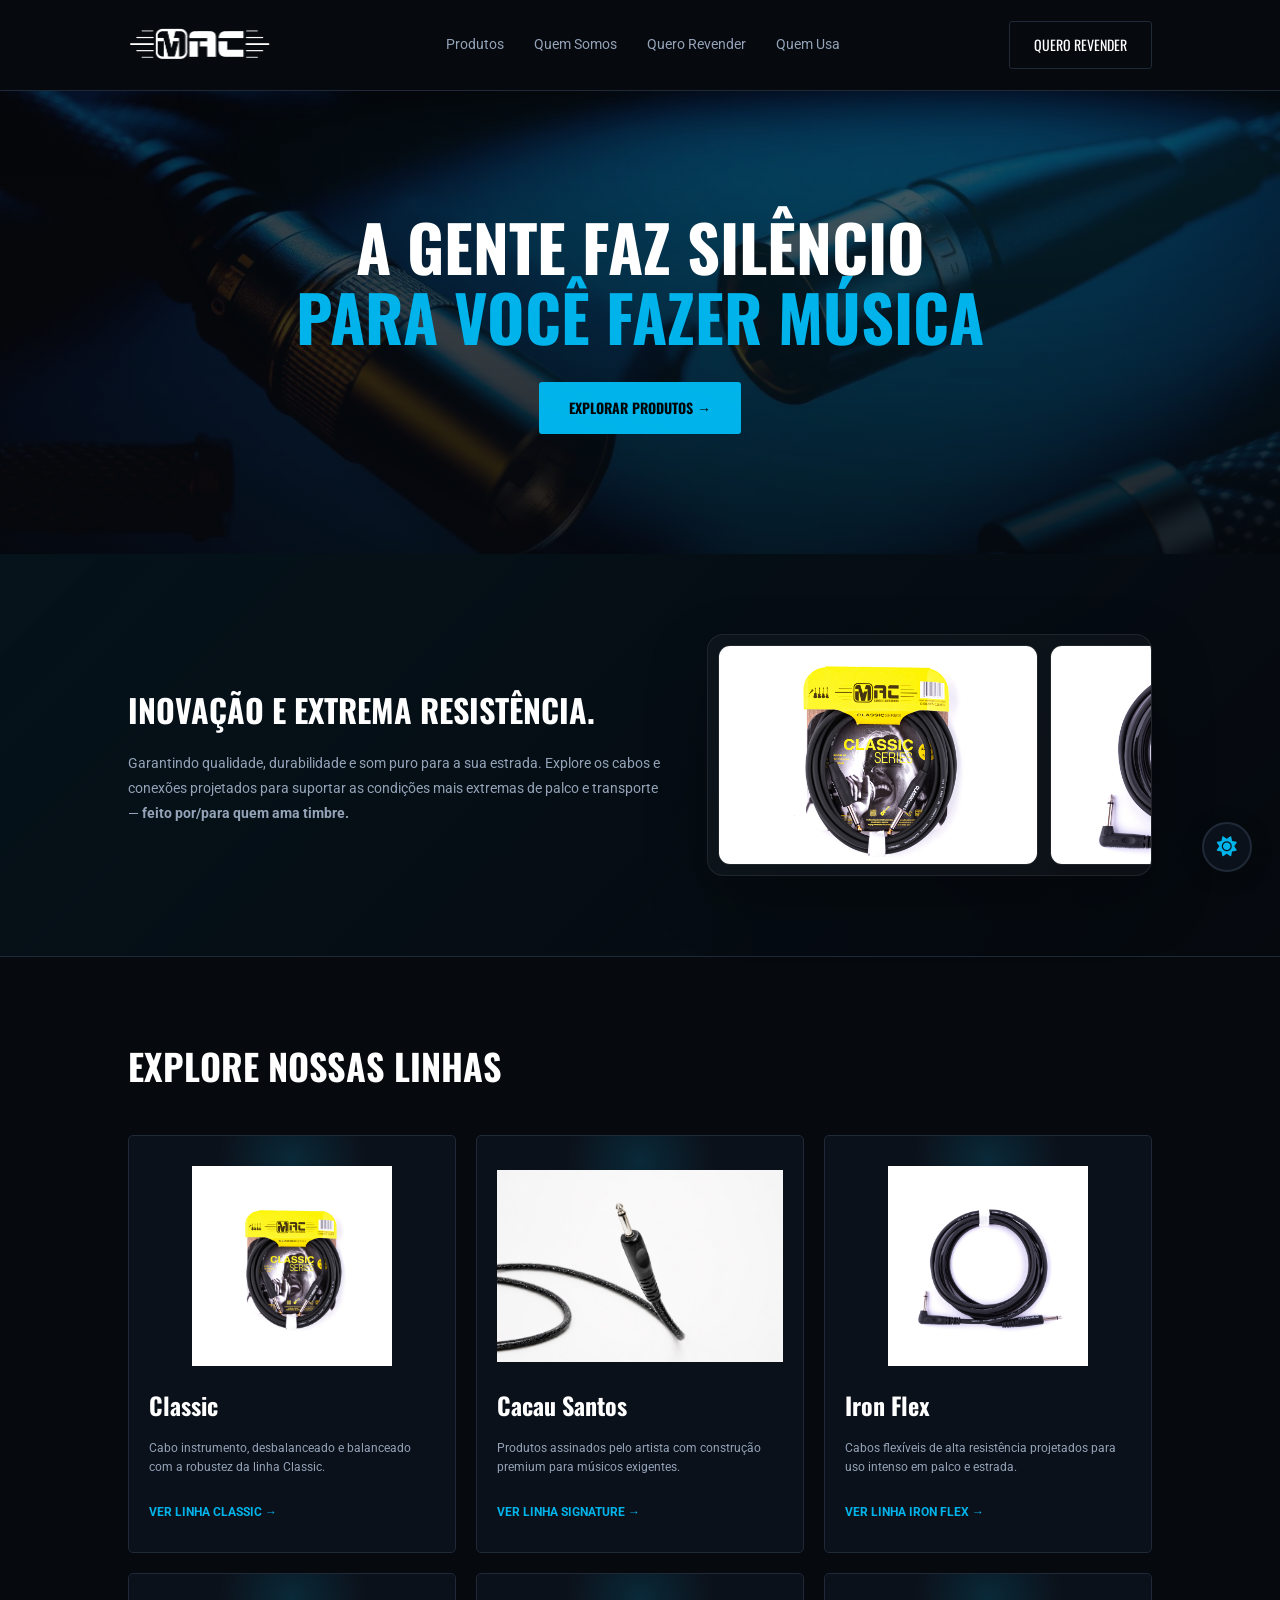
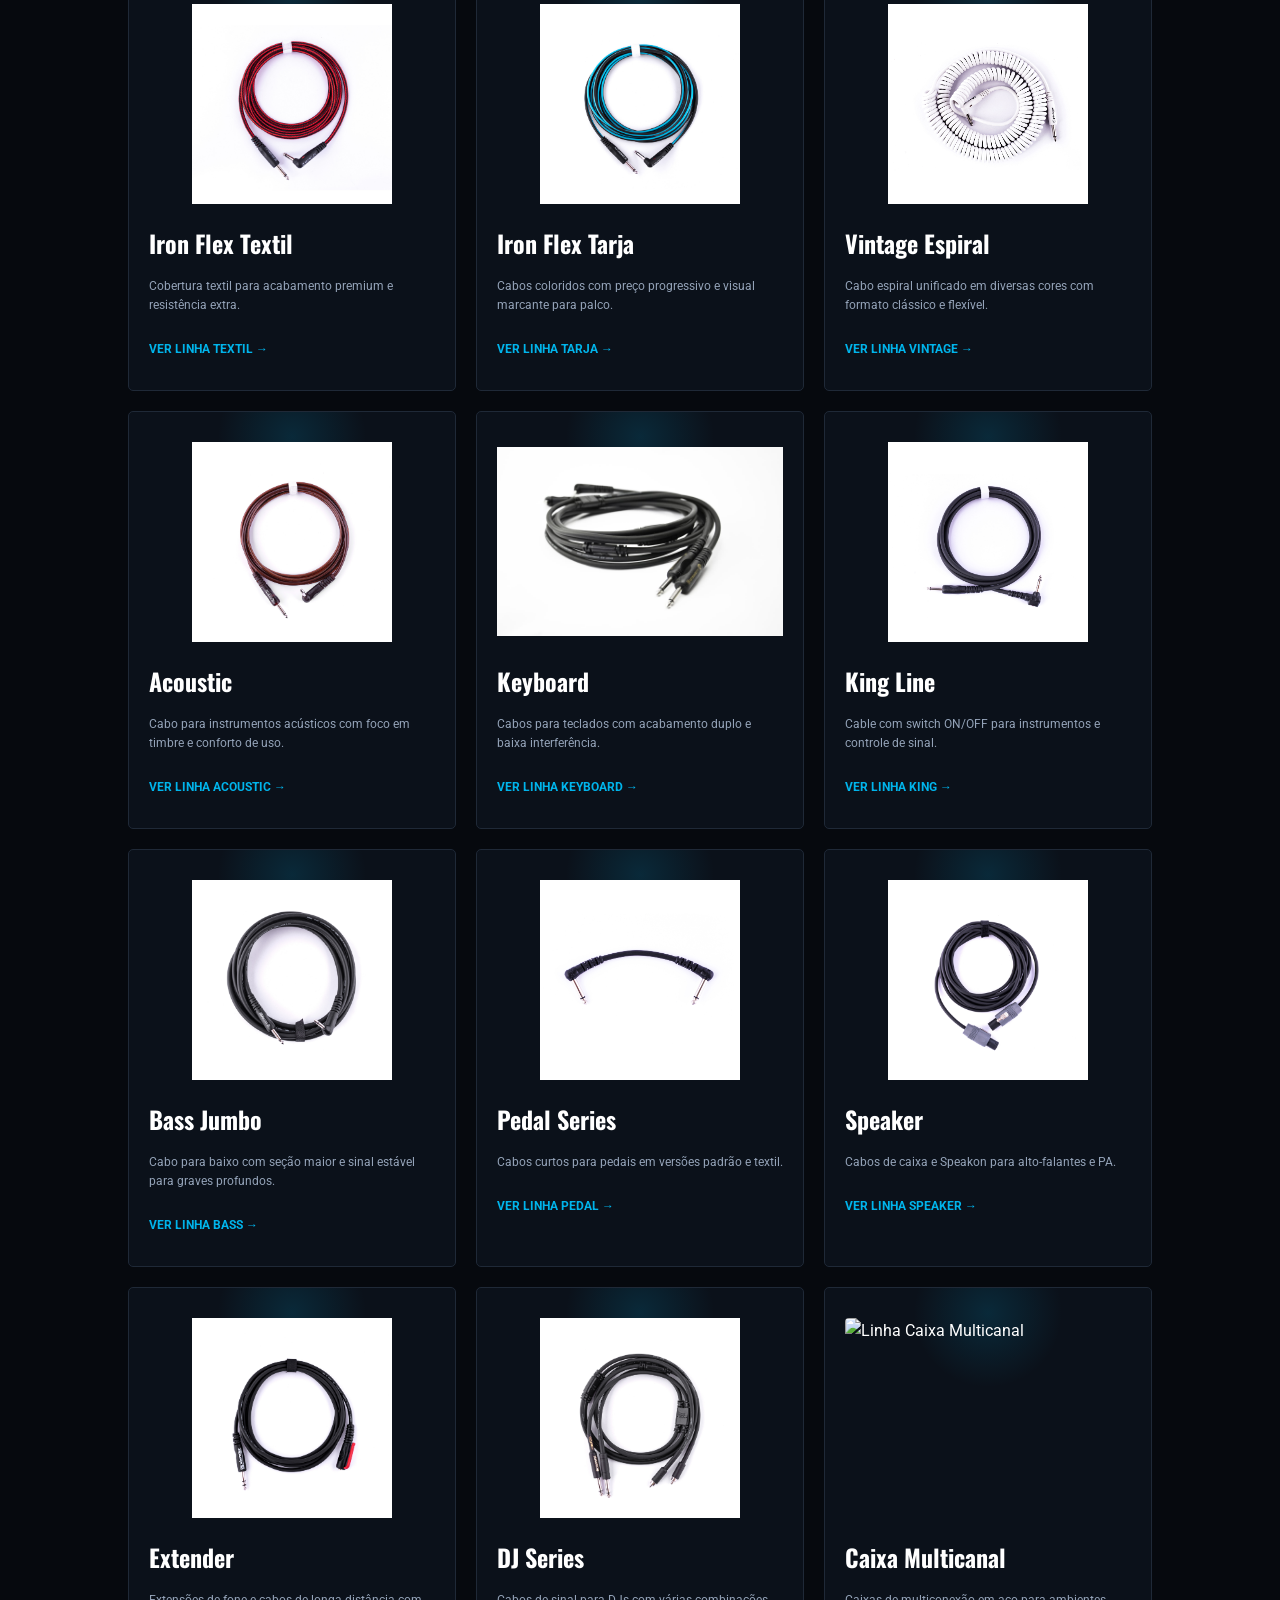
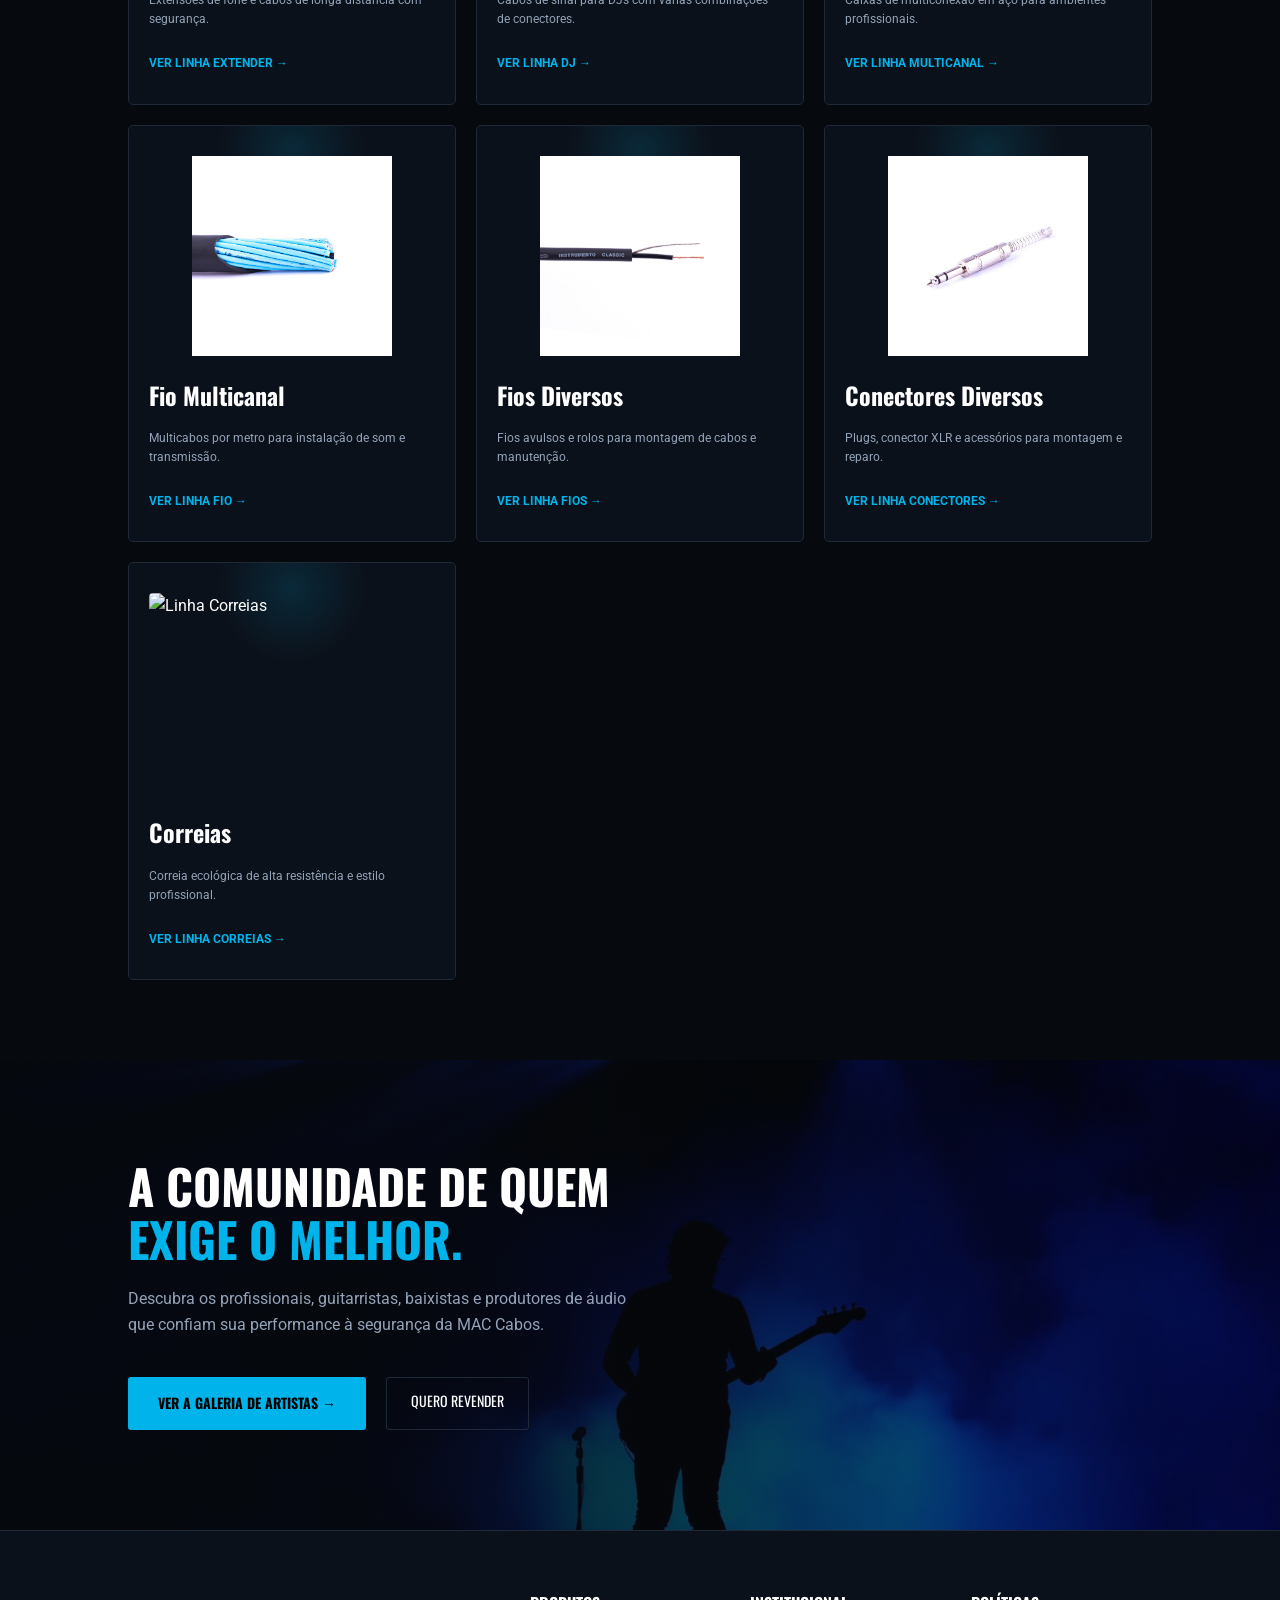
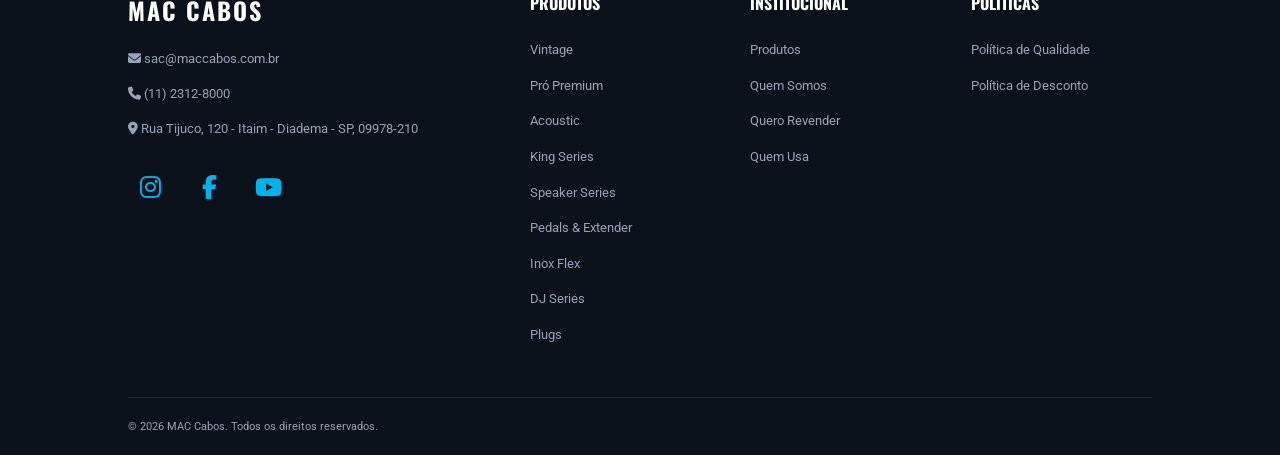
==== commit 2d6b2bdb: "Beta 1.3" ====
--- a/index.html
+++ b/index.html
@@ -65,7 +65,7 @@
                     <span class="link-categoria">Ver Linha Classic &rarr;</span>
                 </a>
                 <a href="src/html/linha.html?line=Cacau+Santos+Signature" class="card">
-                    <img src="https://via.placeholder.com/300x200/222831/ffffff?text=Cacau+Santos"
+                    <img src="src/img/products/CACAU SANTOS/CS10LB.jpeg"
                         alt="Linha Cacau Santos Signature">
                     <h3>Cacau Santos</h3>
                     <p>Produtos assinados pelo artista com construção premium para músicos exigentes.</p>
@@ -242,6 +242,7 @@
                 <h4>Políticas</h4>
                 <ul>
                     <li><a href="src/html/politica-qualidade.html">Política de Qualidade</a></li>
+                    <li><a href="src/html/politica-desconto.html">Política de Desconto</a></li>
                 </ul>
             </div>
         </div>
--- a/src/css/style.css
+++ b/src/css/style.css
@@ -359,6 +359,24 @@
     border-color: #e5e7eb;
     box-shadow: 0 8px 24px rgba(0, 0, 0, 0.06);
 }
+html.light-theme .desconto-card {
+    background-color: #ffffff;
+    border-color: #e5e7eb;
+    box-shadow: 0 8px 24px rgba(0, 0, 0, 0.06);
+}
+html.light-theme .desconto-card:hover {
+    border-color: #0094c8;
+    box-shadow: 0 16px 36px rgba(0, 148, 200, 0.12);
+}
+html.light-theme .desconto-badge {
+    background: rgba(0, 148, 200, 0.1);
+    color: #0094c8;
+    border-color: rgba(0, 148, 200, 0.2);
+}
+html.light-theme .badge-destaque {
+    background: #0094c8;
+    color: #ffffff;
+}
 
 /* Product individual page */
 html.light-theme .main-image {
@@ -381,6 +399,62 @@
     border-color: #d1d5db;
     color: #111827;
 }
+
+/* Thumbnails under the main product image: fixed square cards to keep consistent height */
+.thumb-grid {
+    display: flex;
+    gap: 10px;
+    flex-wrap: wrap;
+    align-items: flex-start;
+}
+.thumb-item {
+    width: 160px;
+    height: 160px;
+    overflow: hidden;
+    border-radius: 10px;
+    border: 1px solid var(--border-color);
+    display: inline-flex;
+    align-items: center;
+    justify-content: center;
+    background: var(--card-bg);
+    cursor: pointer;
+}
+.thumb-item img {
+    width: 100%;
+    height: 100%;
+    object-fit: cover;
+    display: block;
+}
+.thumb-item.active {
+    box-shadow: 0 6px 18px rgba(0,0,0,0.28);
+    border-color: var(--primary-cyan);
+}
+
+/* Responsive: reduce thumb size on small screens */
+@media (max-width: 1024px) {
+    .thumb-item { width: 120px; height: 120px; }
+}
+@media (max-width: 640px) {
+    .thumb-item { width: 88px; height: 88px; }
+}
+
+/* Product badges (lançamento, pacote) */
+.product-badges {
+    margin-top: 8px;
+    display: flex;
+    gap: 8px;
+    align-items: center;
+}
+.product-badges .badge {
+    display: inline-block;
+    padding: 6px 10px;
+    border-radius: 999px;
+    font-size: 12px;
+    font-weight: 700;
+    color: var(--text-white);
+}
+.product-badges .badge-launch { background: linear-gradient(90deg,#ff7a00,#ffb703); }
+.product-badges .badge-pack { background: linear-gradient(90deg,#06b6d4,#0ea5b7); }
 html.light-theme .spec-box select#variant-select option {
     background: #ffffff;
     color: #111827;
@@ -1641,6 +1715,108 @@
     margin-bottom: 12px;
 }
 
+/* --- ESTILOS POLÍTICA DE DESCONTO --- */
+.desconto-container {
+    max-width: 1000px;
+    margin: 0 auto;
+}
+
+.desconto-container h2 {
+    font-family: 'Oswald', sans-serif;
+    font-size: 32px;
+    text-transform: uppercase;
+    margin-bottom: 30px;
+}
+
+.desconto-grid {
+    display: flex;
+    flex-direction: column;
+    gap: 20px;
+}
+
+.desconto-card {
+    background-color: var(--card-bg);
+    border: 1px solid var(--border-color);
+    padding: 30px;
+    border-radius: 12px;
+    display: flex;
+    align-items: center;
+    gap: 25px;
+    box-shadow: 0 12px 30px rgba(0, 0, 0, 0.18);
+    opacity: 0;
+    transform: translateY(24px);
+    animation: fadeInUp 0.8s ease forwards;
+    transition: transform 0.3s ease, border-color 0.3s ease, box-shadow 0.3s ease;
+}
+
+.desconto-card:nth-child(1) { animation-delay: 0.1s; }
+.desconto-card:nth-child(2) { animation-delay: 0.2s; }
+.desconto-card:nth-child(3) { animation-delay: 0.3s; }
+.desconto-card:nth-child(4) { animation-delay: 0.4s; }
+.desconto-card:nth-child(5) { animation-delay: 0.5s; }
+
+.desconto-card:hover {
+    transform: translateY(-4px);
+    border-color: var(--primary-cyan);
+    box-shadow: 0 16px 40px rgba(0, 180, 235, 0.15);
+}
+
+.desconto-badge {
+    min-width: 100px;
+    height: 100px;
+    border-radius: 50%;
+    background: rgba(0, 180, 235, 0.1);
+    border: 2px solid var(--primary-cyan);
+    color: var(--primary-cyan);
+    display: flex;
+    align-items: center;
+    justify-content: center;
+    font-family: 'Oswald', sans-serif;
+    font-size: 24px;
+    font-weight: 700;
+    text-align: center;
+    flex-shrink: 0;
+}
+
+.badge-destaque {
+    background: var(--primary-cyan);
+    color: #000;
+    border-color: var(--primary-cyan);
+    box-shadow: 0 0 20px rgba(0, 180, 235, 0.4);
+}
+
+.desconto-info {
+    flex: 1;
+}
+
+.desconto-info h3 {
+    font-family: 'Oswald', sans-serif;
+    font-size: 22px;
+    text-transform: uppercase;
+    margin-bottom: 8px;
+}
+
+.desconto-info p {
+    color: var(--text-muted);
+    font-size: 15px;
+    line-height: 1.7;
+    margin: 0;
+}
+
+@media (max-width: 650px) {
+    .desconto-card {
+        flex-direction: column;
+        align-items: flex-start;
+        gap: 15px;
+        padding: 24px;
+    }
+    .desconto-badge {
+        min-width: 80px;
+        height: 80px;
+        font-size: 20px;
+    }
+}
+
 /* ==========================================================================
    9. PÁGINA PRODUTO INDIVIDUAL
    ========================================================================== */
@@ -1659,6 +1835,8 @@
 .product-media, .product-info { flex: 1; }
 
 .main-image {
+    position: relative;
+    overflow: hidden;
     background-color: #000;
     border: 1px solid var(--border-color);
     border-radius: 6px;
@@ -1668,7 +1846,40 @@
     margin-bottom: 15px;
 }
 
-.main-image img { max-width: 100%; height: auto; }
+.main-image img {
+    max-width: 100%;
+    height: auto;
+    display: block;
+    transition: transform 0.25s ease;
+    cursor: crosshair;
+}
+
+.main-image:hover img {
+    transform: scale(1.02);
+}
+
+.magnifier-lens {
+    position: absolute;
+    width: 180px;
+    height: 120px;
+    border: 2px solid rgba(255, 255, 255, 0.9);
+    border-radius: 8px;
+    box-shadow: 0 10px 24px rgba(0, 0, 0, 0.25);
+    background-repeat: no-repeat;
+    pointer-events: none;
+    z-index: 2;
+    transition: opacity 0.15s ease;
+}
+
+.magnifier-lens.hidden {
+    opacity: 0;
+    visibility: hidden;
+}
+
+.magnifier-lens:not(.hidden) {
+    opacity: 1;
+    visibility: visible;
+}
 
 .thumb-grid { display: grid; grid-template-columns: repeat(4, 1fr); gap: 10px; }
 .thumb-item {
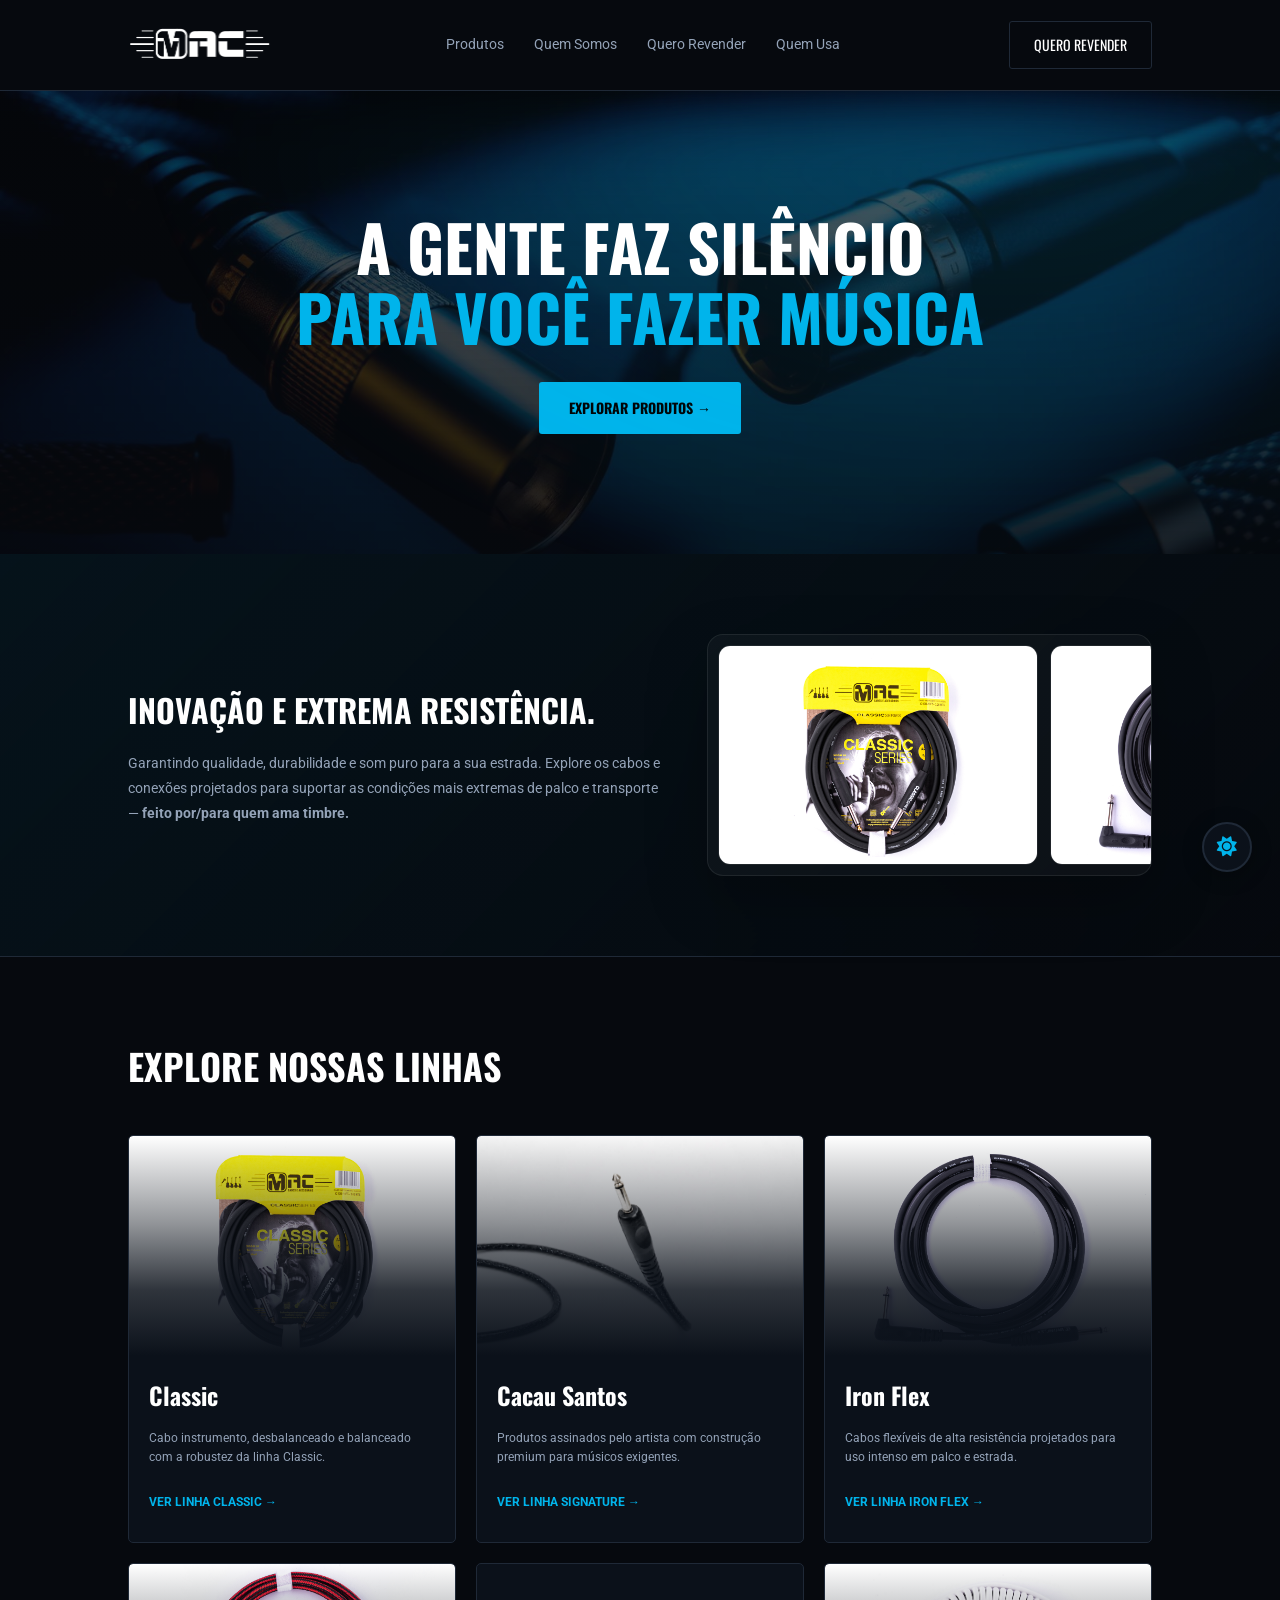
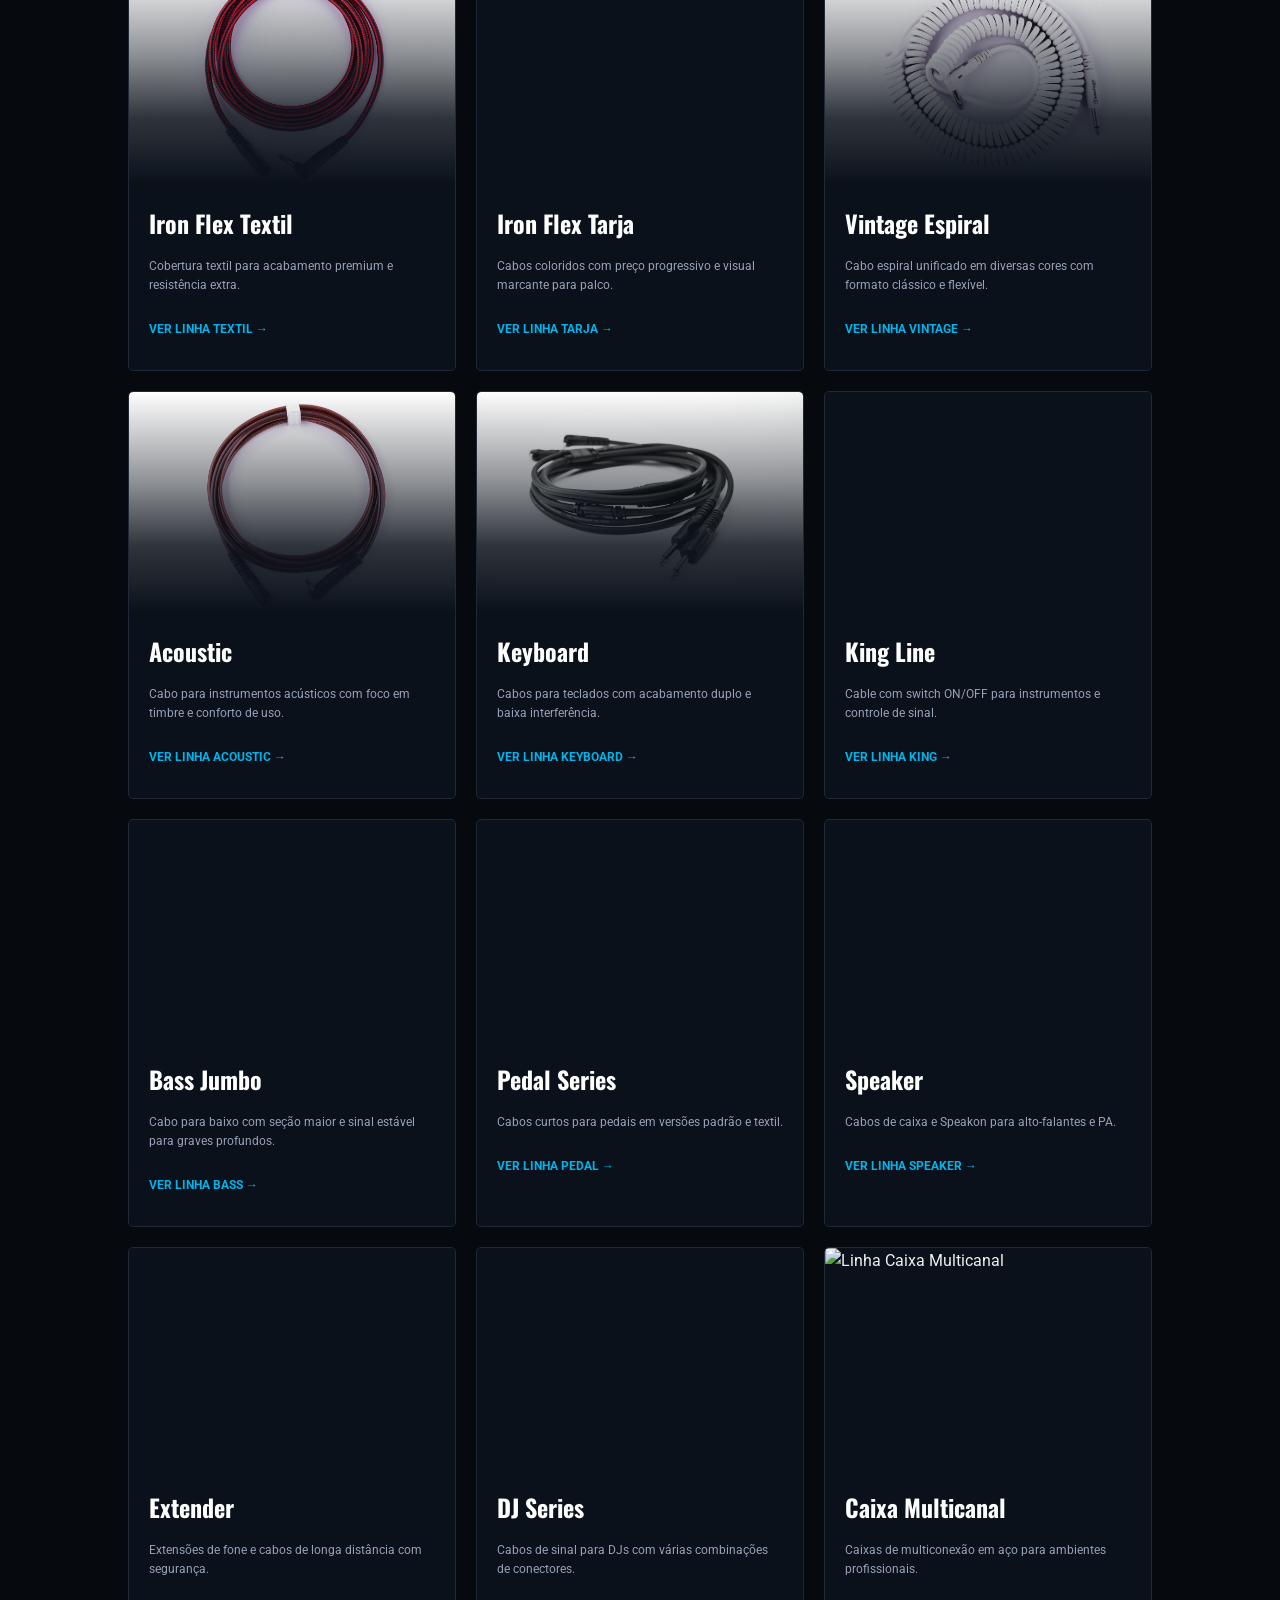
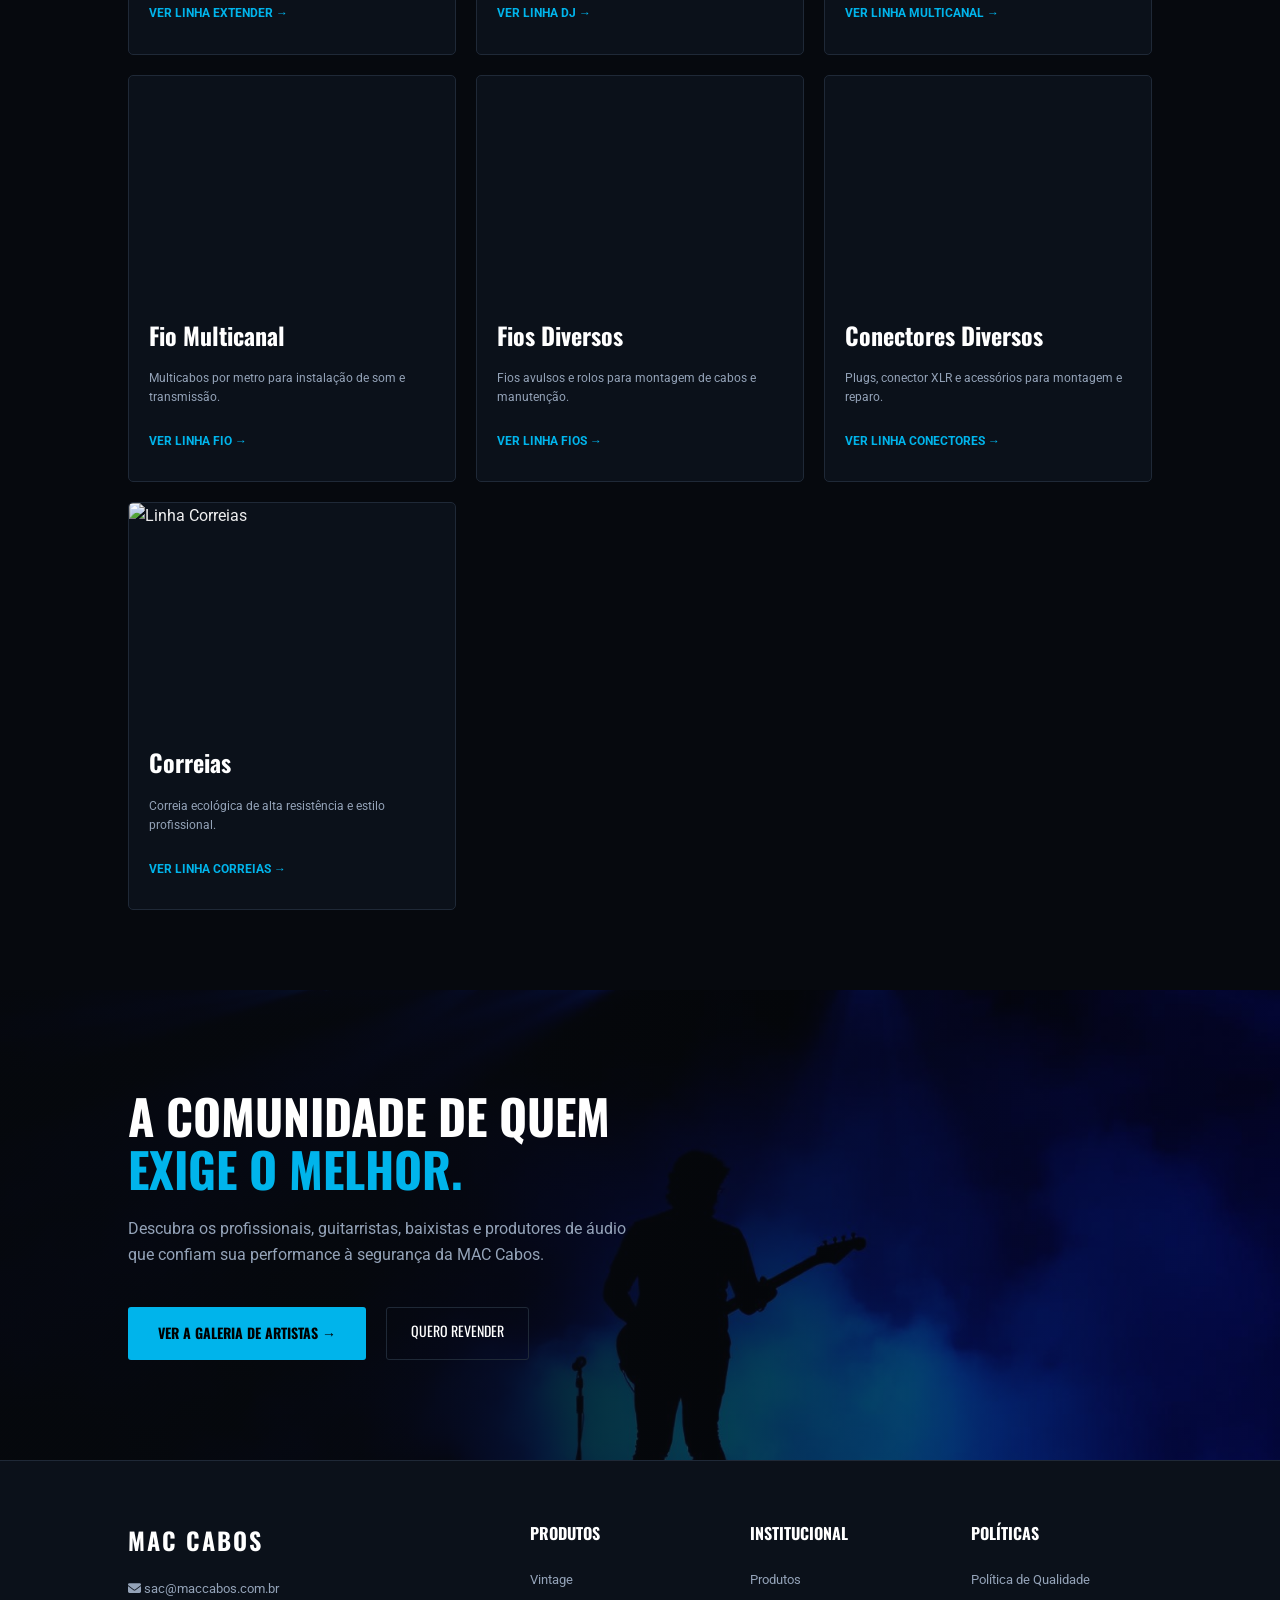
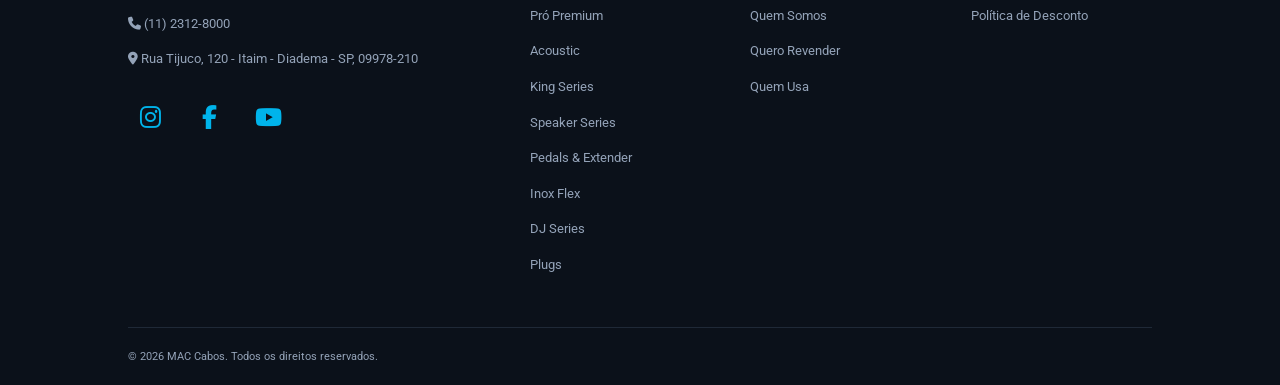
==== commit ca5da3a9: "Branch 1" ====
--- a/index.html
+++ b/index.html
@@ -59,117 +59,117 @@
             <h2>Explore Nossas Linhas</h2>
             <div class="grid-produtos">
                 <a href="src/html/linha.html?line=Classic" class="card">
-                    <img src="src/img/products/CLASSIC SERIES/IC10B.jpg" alt="Linha Classic">
+                    <img src="src/img/products/CLASSIC SERIES/IC10B.jpg" alt="Linha Classic" loading="lazy" decoding="async">
                     <h3>Classic</h3>
                     <p>Cabo instrumento, desbalanceado e balanceado com a robustez da linha Classic.</p>
                     <span class="link-categoria">Ver Linha Classic &rarr;</span>
                 </a>
                 <a href="src/html/linha.html?line=Cacau+Santos+Signature" class="card">
                     <img src="src/img/products/CACAU SANTOS/CS10LB.jpeg"
-                        alt="Linha Cacau Santos Signature">
+                        alt="Linha Cacau Santos Signature" loading="lazy" decoding="async">
                     <h3>Cacau Santos</h3>
                     <p>Produtos assinados pelo artista com construção premium para músicos exigentes.</p>
                     <span class="link-categoria">Ver Linha Signature &rarr;</span>
                 </a>
                 <a href="src/html/linha.html?line=Iron+Flex" class="card">
-                    <img src="src/img/products/IRONFLEX SERIES/IF10LB.jpg" alt="Linha Iron Flex">
+                    <img src="src/img/products/IRONFLEX SERIES/IF10LB.jpg" alt="Linha Iron Flex" loading="lazy" decoding="async">
                     <h3>Iron Flex</h3>
                     <p>Cabos flexíveis de alta resistência projetados para uso intenso em palco e estrada.</p>
                     <span class="link-categoria">Ver Linha Iron Flex &rarr;</span>
                 </a>
                 <a href="src/html/linha.html?line=Iron+Flex+Textil" class="card">
-                    <img src="src/img/products/IRONFLEX SERIES/IF10LTX.jpg" alt="Linha Iron Flex Textil">
+                    <img src="src/img/products/IRONFLEX SERIES/IF10LTX.jpg" alt="Linha Iron Flex Textil" loading="lazy" decoding="async">
                     <h3>Iron Flex Textil</h3>
                     <p>Cobertura textil para acabamento premium e resistência extra.</p>
                     <span class="link-categoria">Ver Linha Textil &rarr;</span>
                 </a>
                 <a href="src/html/linha.html?line=Iron+Flex+Tarja" class="card">
-                    <img src="src/img/products/IRONFLEX SERIES/IF10LAZT.jpg" alt="Linha Iron Flex Tarja">
+                    <img src="src/img/products/IRONFLEX SERIES/IF10LAZT.jpg" alt="Linha Iron Flex Tarja" loading="lazy" decoding="async">
                     <h3>Iron Flex Tarja</h3>
                     <p>Cabos coloridos com preço progressivo e visual marcante para palco.</p>
                     <span class="link-categoria">Ver Linha Tarja &rarr;</span>
                 </a>
                 <a href="src/html/linha.html?line=Vintage+Espiral" class="card">
-                    <img src="src/img/products/VINTAGE SERIES/ESP30LB.jpg" alt="Linha Vintage Espiral">
+                    <img src="src/img/products/VINTAGE SERIES/ESP30LB.jpg" alt="Linha Vintage Espiral" loading="lazy" decoding="async">
                     <h3>Vintage Espiral</h3>
                     <p>Cabo espiral unificado em diversas cores com formato clássico e flexível.</p>
                     <span class="link-categoria">Ver Linha Vintage &rarr;</span>
                 </a>
                 <a href="src/html/linha.html?line=Acoustic" class="card">
-                    <img src="src/img/products/ACOUSTIC SERIES/AS10LB.jpg" alt="Linha Acoustic">
+                    <img src="src/img/products/ACOUSTIC SERIES/AS10LB.jpg" alt="Linha Acoustic" loading="lazy" decoding="async">
                     <h3>Acoustic</h3>
                     <p>Cabo para instrumentos acústicos com foco em timbre e conforto de uso.</p>
                     <span class="link-categoria">Ver Linha Acoustic &rarr;</span>
                 </a>
                 <a href="src/html/linha.html?line=Keyboard" class="card">
-                    <img src="src/img/products/KEYBOARD SERIES/Keyboard Series Teclado.jpeg" alt="Linha Keyboard">
+                    <img src="src/img/products/KEYBOARD SERIES/Keyboard Series Teclado.jpeg" alt="Linha Keyboard" loading="lazy" decoding="async">
                     <h3>Keyboard</h3>
                     <p>Cabos para teclados com acabamento duplo e baixa interferência.</p>
                     <span class="link-categoria">Ver Linha Keyboard &rarr;</span>
                 </a>
                 <a href="src/html/linha.html?line=King+Line" class="card">
-                    <img src="src/img/products/KING SERIES/KL10LB.jpg" alt="Linha King Line">
+                    <img src="src/img/products/KING SERIES/KL10LB.jpg" alt="Linha King Line" loading="lazy" decoding="async">
                     <h3>King Line</h3>
                     <p>Cable com switch ON/OFF para instrumentos e controle de sinal.</p>
                     <span class="link-categoria">Ver Linha King &rarr;</span>
                 </a>
                 <a href="src/html/linha.html?line=Bass+Jumbo" class="card">
-                    <img src="src/img/products/BASS JUMBO/KING BASS JUMBO.jpg" alt="Linha Bass Jumbo">
+                    <img src="src/img/products/BASS JUMBO/KING BASS JUMBO.jpg" alt="Linha Bass Jumbo" loading="lazy" decoding="async">
                     <h3>Bass Jumbo</h3>
                     <p>Cabo para baixo com seção maior e sinal estável para graves profundos.</p>
                     <span class="link-categoria">Ver Linha Bass &rarr;</span>
                 </a>
                 <a href="src/html/linha.html?line=Pedal+Series" class="card">
-                    <img src="src/img/products/PEDAL SERIES/PIM15B.jpg" alt="Linha Pedal Series">
+                    <img src="src/img/products/PEDAL SERIES/PIM15B.jpg" alt="Linha Pedal Series" loading="lazy" decoding="async">
                     <h3>Pedal Series</h3>
                     <p>Cabos curtos para pedais em versões padrão e textil.</p>
                     <span class="link-categoria">Ver Linha Pedal &rarr;</span>
                 </a>
                 <a href="src/html/linha.html?line=Speaker" class="card">
-                    <img src="src/img/products/SPEAKER SERIES/SSC103.jpg" alt="Linha Speaker">
+                    <img src="src/img/products/SPEAKER SERIES/SSC103.jpg" alt="Linha Speaker" loading="lazy" decoding="async">
                     <h3>Speaker</h3>
                     <p>Cabos de caixa e Speakon para alto-falantes e PA.</p>
                     <span class="link-categoria">Ver Linha Speaker &rarr;</span>
                 </a>
                 <a href="src/html/linha.html?line=Extender" class="card">
-                    <img src="src/img/products/EXTENDER SERIES/EX10B.jpg" alt="Linha Extender">
+                    <img src="src/img/products/EXTENDER SERIES/EX10B.jpg" alt="Linha Extender" loading="lazy" decoding="async">
                     <h3>Extender</h3>
                     <p>Extensões de fone e cabos de longa distância com segurança.</p>
                     <span class="link-categoria">Ver Linha Extender &rarr;</span>
                 </a>
                 <a href="src/html/linha.html?line=DJ+Series" class="card">
-                    <img src="src/img/products/DJ SERIES/SG01N.jpg" alt="Linha DJ Series">
+                    <img src="src/img/products/DJ SERIES/SG01N.jpg" alt="Linha DJ Series" loading="lazy" decoding="async">
                     <h3>DJ Series</h3>
                     <p>Cabos de sinal para DJs com várias combinações de conectores.</p>
                     <span class="link-categoria">Ver Linha DJ &rarr;</span>
                 </a>
                 <a href="src/html/linha.html?line=Caixa+Multicanal" class="card">
                     <img src="https://via.placeholder.com/300x200/711c91/ffffff?text=Caixa+Multicanal"
-                        alt="Linha Caixa Multicanal">
+                        alt="Linha Caixa Multicanal" loading="lazy" decoding="async">
                     <h3>Caixa Multicanal</h3>
                     <p>Caixas de multiconexão em aço para ambientes profissionais.</p>
                     <span class="link-categoria">Ver Linha Multicanal &rarr;</span>
                 </a>
                 <a href="src/html/linha.html?line=Fio+Multicanal" class="card">
-                    <img src="src/img/products/CABOS EM METRO/FIO MULTICANAL - MEDUSA/FMC20.jpg" alt="Linha Fio Multicanal">
+                    <img src="src/img/products/CABOS EM METRO/FIO MULTICANAL - MEDUSA/FMC20.jpg" alt="Linha Fio Multicanal" loading="lazy" decoding="async">
                     <h3>Fio Multicanal</h3>
                     <p>Multicabos por metro para instalação de som e transmissão.</p>
                     <span class="link-categoria">Ver Linha Fio &rarr;</span>
                 </a>
                 <a href="src/html/linha.html?line=Fios+Diversos" class="card">
-                    <img src="src/img/products/CABOS EM METRO/FIO INSTRUMENTO/FI030BE.jpg" alt="Linha Fios Diversos">
+                    <img src="src/img/products/CABOS EM METRO/FIO INSTRUMENTO/FI030BE.jpg" alt="Linha Fios Diversos" loading="lazy" decoding="async">
                     <h3>Fios Diversos</h3>
                     <p>Fios avulsos e rolos para montagem de cabos e manutenção.</p>
                     <span class="link-categoria">Ver Linha Fios &rarr;</span>
                 </a>
                 <a href="src/html/linha.html?line=Conectores+Diversos" class="card">
-                    <img src="src/img/products/PLUGS/P10 MACHO/P10MST.jpg" alt="Linha Conectores Diversos">
+                    <img src="src/img/products/PLUGS/P10 MACHO/P10MST.jpg" alt="Linha Conectores Diversos" loading="lazy" decoding="async">
                     <h3>Conectores Diversos</h3>
                     <p>Plugs, conector XLR e acessórios para montagem e reparo.</p>
                     <span class="link-categoria">Ver Linha Conectores &rarr;</span>
                 </a>
                 <a href="src/html/linha.html?line=Correias" class="card">
-                    <img src="https://via.placeholder.com/300x200/8d0801/ffffff?text=Correias" alt="Linha Correias">
+                    <img src="https://via.placeholder.com/300x200/8d0801/ffffff?text=Correias" alt="Linha Correias" loading="lazy" decoding="async">
                     <h3>Correias</h3>
                     <p>Correia ecológica de alta resistência e estilo profissional.</p>
                     <span class="link-categoria">Ver Linha Correias &rarr;</span>
--- a/src/css/style.css
+++ b/src/css/style.css
@@ -144,7 +144,8 @@
     box-shadow: 0 12px 32px rgba(0, 148, 200, 0.12);
 }
 html.light-theme .card::before {
-    background: radial-gradient(circle, rgba(0, 148, 200, 0.08) 0%, rgba(0,0,0,0) 70%);
+    background: linear-gradient(0deg, rgba(255, 255, 255, 1) 0%, rgba(255, 255, 255, 0.85) 30%, rgba(255, 255, 255, 0.45) 60%, rgba(255, 255, 255, 0) 100%);
+    z-index: 2;
 }
 
 /* Product cards */
@@ -2282,7 +2283,7 @@
 .card {
     background-color: var(--card-bg);
     border: 1px solid #1f2937;
-    padding: 30px 20px;
+    padding: 0 0 30px 0;
     border-radius: 5px;
     text-align: left;
     position: relative;
@@ -2301,26 +2302,27 @@
     box-shadow: 0 18px 40px rgba(0, 180, 235, 0.12);
 }
 
-/* Efeito de brilho azul no topo do card */
+/* Efeito de fusão na base da imagem (fade da cor do card de baixo para cima, fundindo com o conteúdo) */
 .card::before {
     content: '';
     position: absolute;
-    top: -50px;
-    left: 50%;
-    transform: translateX(-50%);
-    width: 150px;
-    height: 150px;
-    background: radial-gradient(circle, rgba(0, 180, 235, 0.15) 0%, rgba(0,0,0,0) 70%);
-    z-index: 0;
+    top: 0;
+    left: 0;
+    width: 100%;
+    height: 220px;
+    background: linear-gradient(0deg, rgba(11, 17, 26, 1) 0%, rgba(11, 17, 26, 0.85) 30%, rgba(11, 17, 26, 0.45) 60%, rgba(11, 17, 26, 0) 100%);
+    z-index: 2;
+    pointer-events: none;
 }
 
 .card img {
     width: 100%;
-    height: 200px;
-    object-fit: contain;
+    height: 220px;
+    object-fit: cover;
     margin-bottom: 20px;
     position: relative;
     z-index: 1;
+    display: block;
 }
 
 .card h3 {
@@ -2328,7 +2330,8 @@
     font-size: 24px;
     margin-bottom: 15px;
     position: relative;
-    z-index: 1;
+    z-index: 3;
+    padding: 0 20px;
 }
 
 .card p {
@@ -2336,7 +2339,8 @@
     font-size: 12px;
     margin-bottom: 10px;
     position: relative;
-    z-index: 1;
+    z-index: 3;
+    padding: 0 20px;
 }
 
 .card .link-categoria {
@@ -2347,7 +2351,8 @@
     display: inline-block;
     margin-top: 15px;
     position: relative;
-    z-index: 1;
+    z-index: 3;
+    padding: 0 20px;
 }
 
 /* --- COMUNIDADE / CTA SECTION --- */
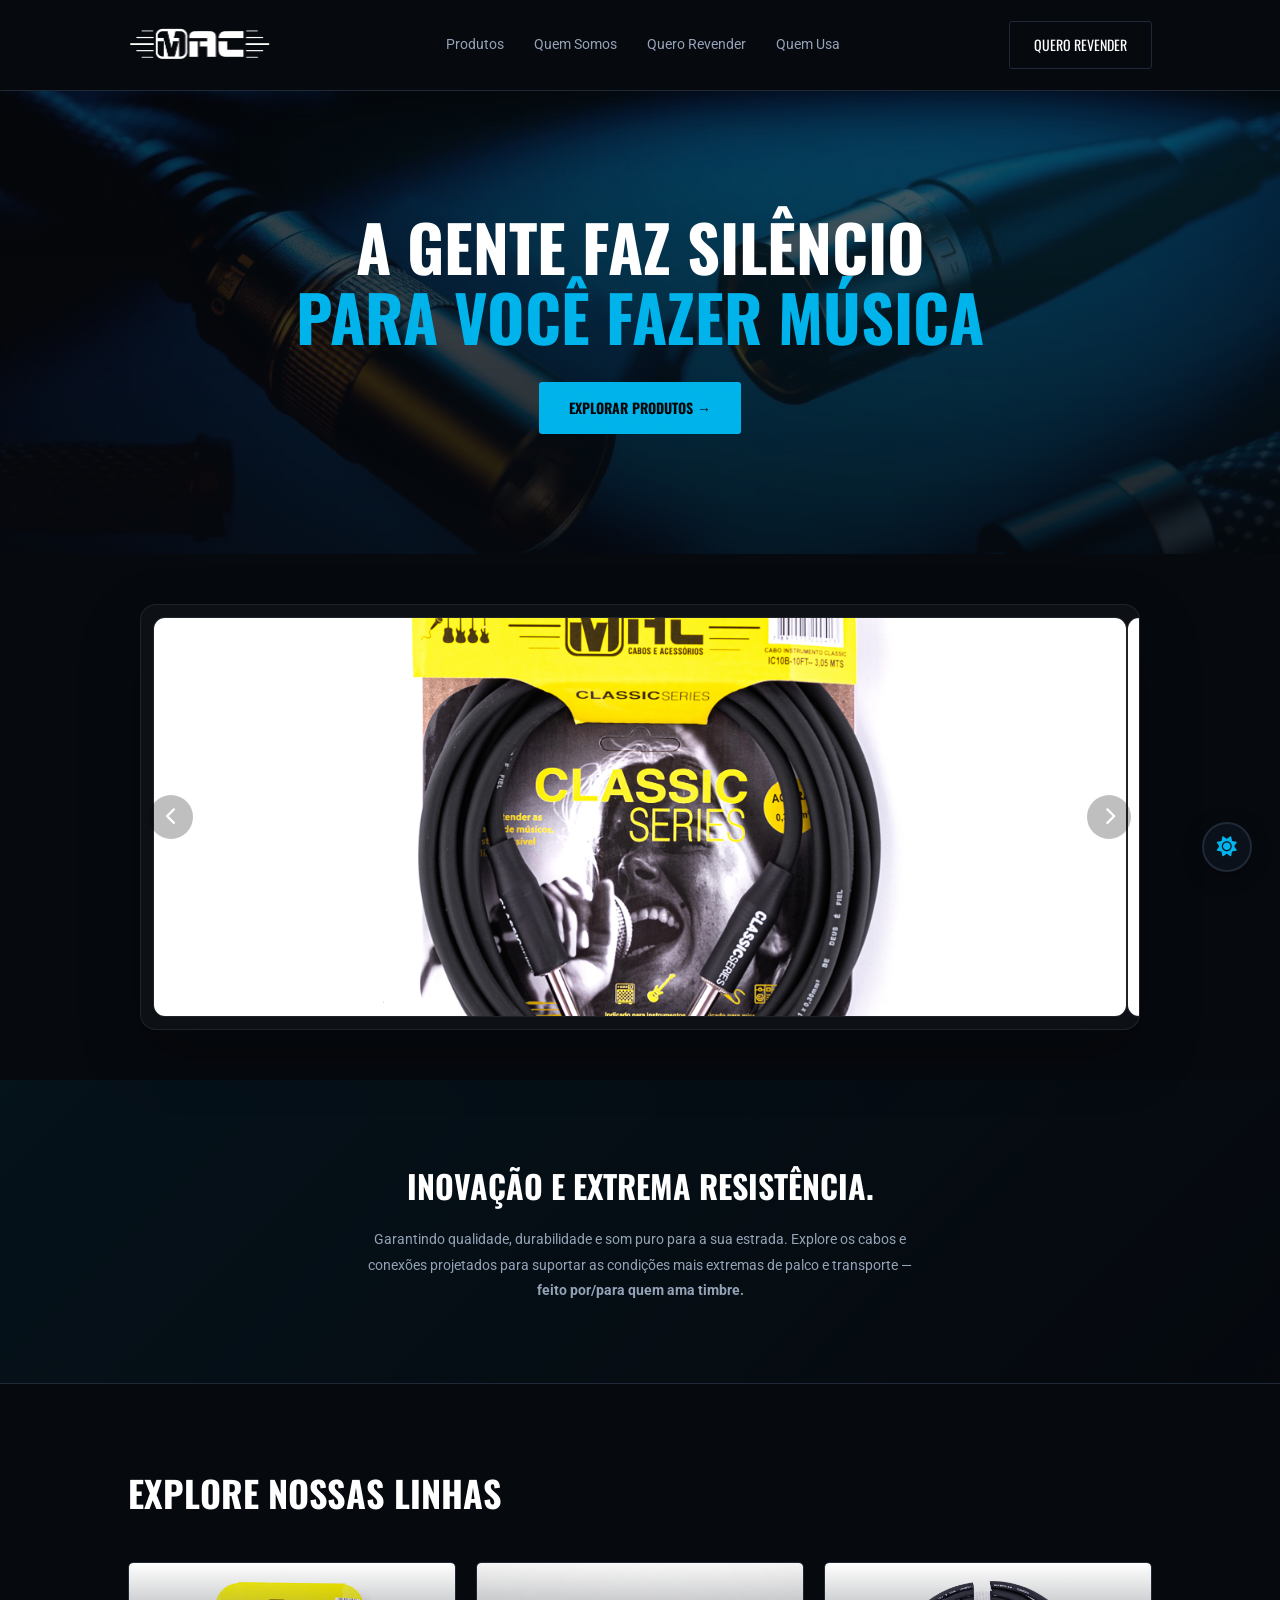
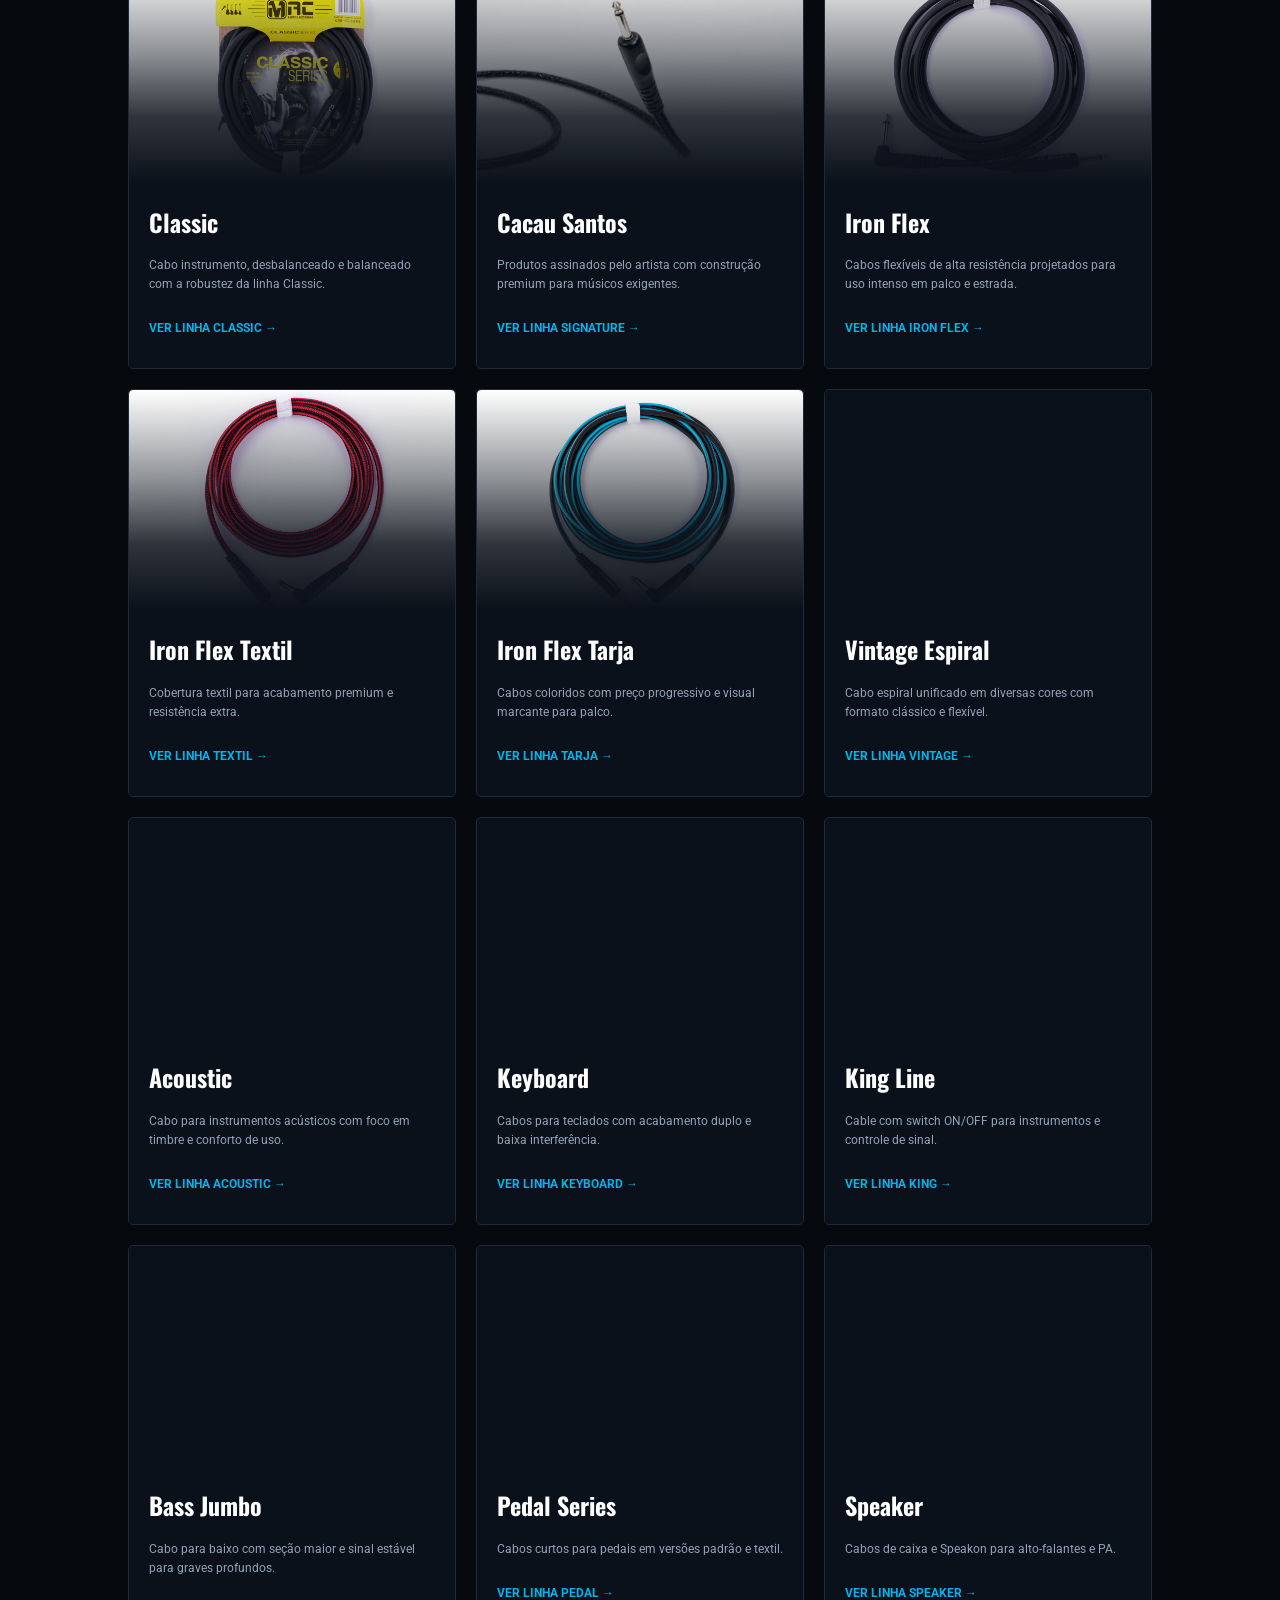
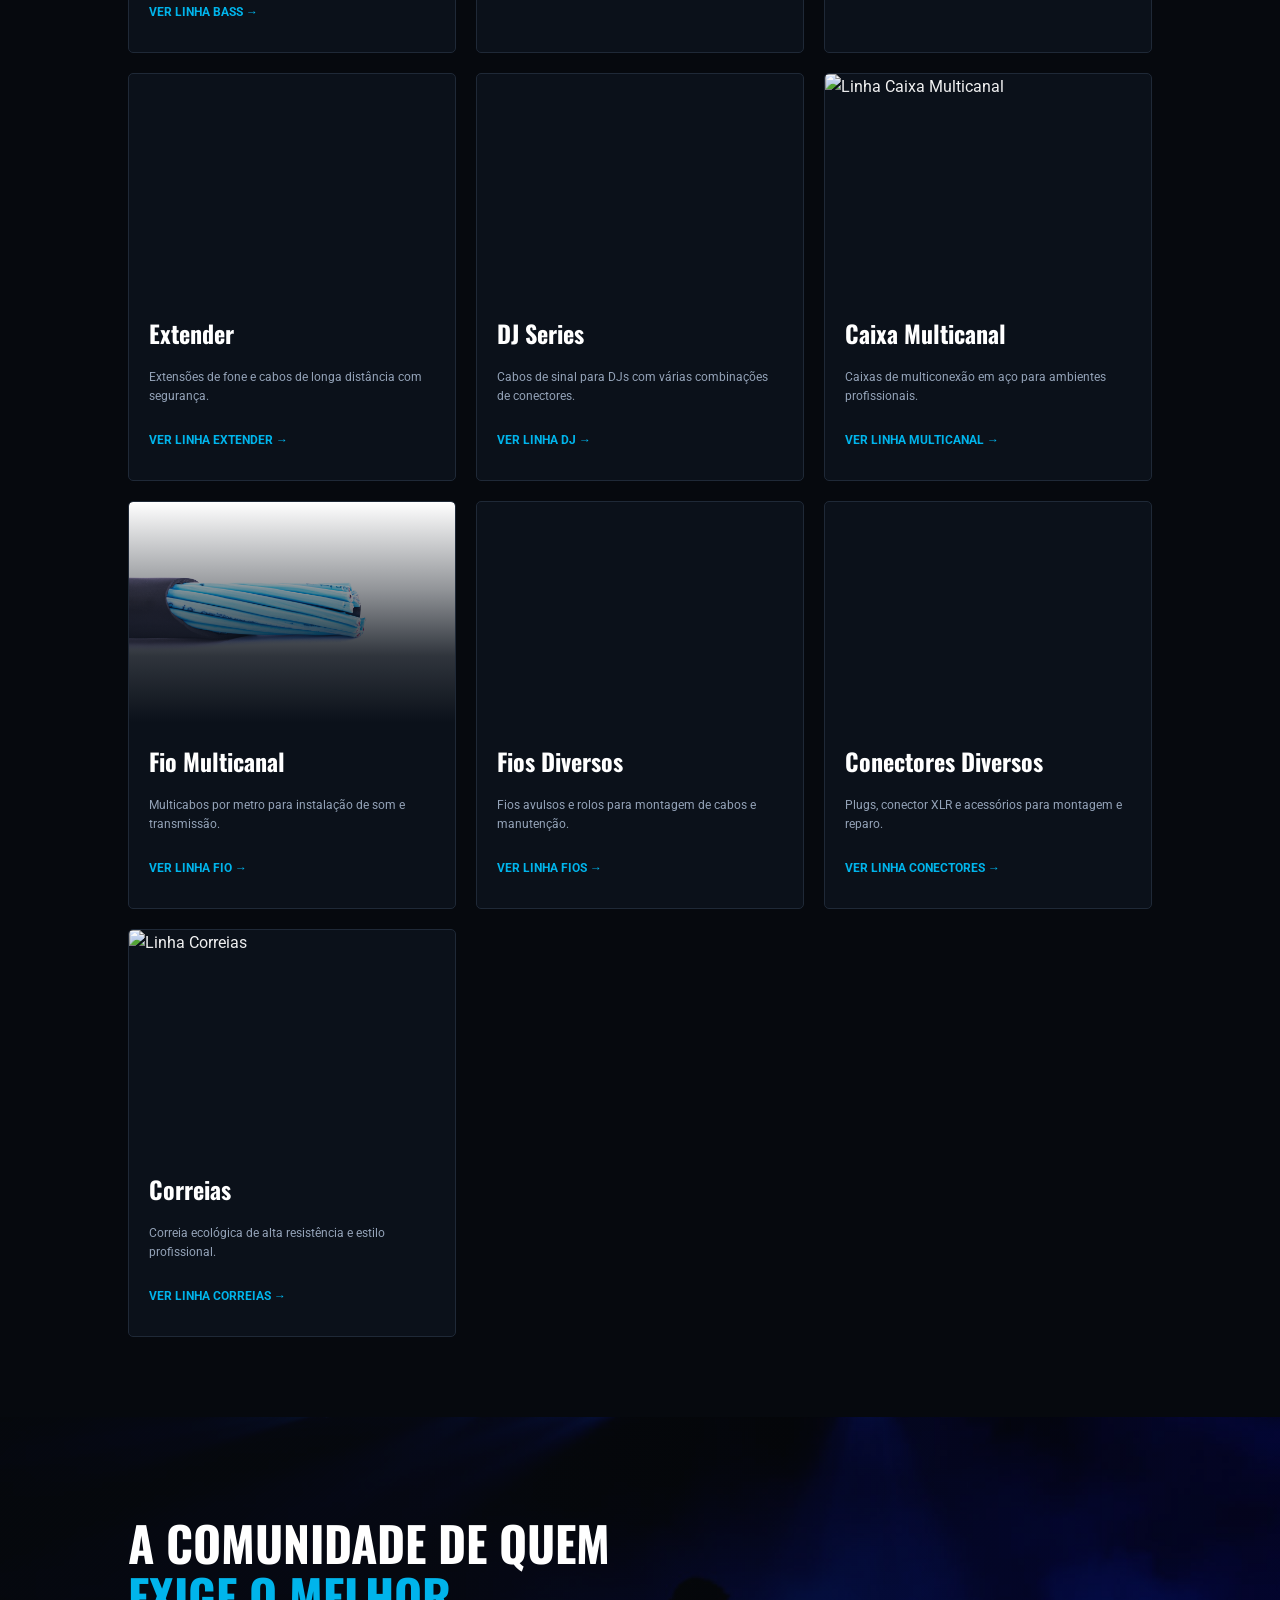
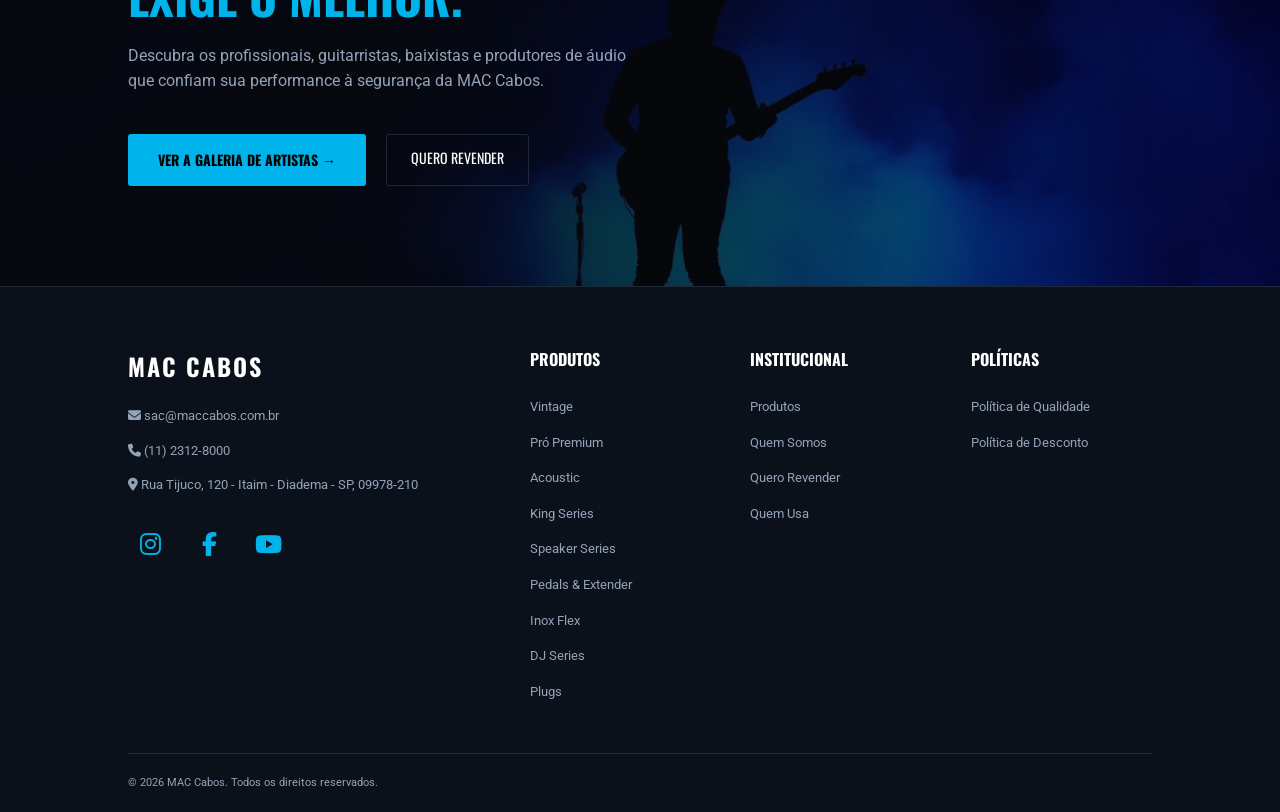
==== commit 9f4aa3e9: "something" ====
--- a/index.html
+++ b/index.html
@@ -37,14 +37,11 @@
             <a href="src/html/catalogo.html" class="btn-cyan">Explorar Produtos &rarr;</a>
         </section>
 
-        <section class="intro">
-            <div class="intro-content">
-                <h2>Inovação e Extrema Resistência.</h2>
-                <p>Garantindo qualidade, durabilidade e som puro para a sua estrada. Explore os cabos e conexões projetados
-                    para suportar as condições mais extremas de palco e transporte — <strong>feito por/para quem ama
-                        timbre.</strong></p>
-            </div>
-            <div class="intro-carousel" aria-label="Carrossel de produtos MAC Cabos">
+        <section class="carousel-section">
+            <div class="carousel-wrapper" aria-label="Carrossel de produtos MAC Cabos">
+                <button class="carousel-btn carousel-btn-prev" aria-label="Produto anterior">
+                    <i class="fas fa-chevron-left"></i>
+                </button>
                 <div class="carousel-track">
                     <img src="src/img/products/CLASSIC SERIES/IC10B.jpg" alt="Cabo Classic">
                     <img src="src/img/products/IRONFLEX SERIES/IF10LB.jpg" alt="Cabo Iron Flex">
@@ -52,6 +49,18 @@
                     <img src="src/img/products/ACOUSTIC SERIES/AS10LB.jpg" alt="Cabo Acoustic">
                     <img src="src/img/products/KEYBOARD SERIES/Keyboard Series Teclado.jpeg" alt="Cabo Keyboard">
                 </div>
+                <button class="carousel-btn carousel-btn-next" aria-label="Próximo produto">
+                    <i class="fas fa-chevron-right"></i>
+                </button>
+            </div>
+        </section>
+
+        <section class="intro">
+            <div class="intro-content">
+                <h2>Inovação e Extrema Resistência.</h2>
+                <p>Garantindo qualidade, durabilidade e som puro para a sua estrada. Explore os cabos e conexões projetados
+                    para suportar as condições mais extremas de palco e transporte — <strong>feito por/para quem ama
+                        timbre.</strong></p>
             </div>
         </section>
 
@@ -256,6 +265,8 @@
         <i class="fas fa-sun"></i>
     </button>
 
+    <script src="src/js/carousel.js"></script>
+
 </body>
 
 </html>
--- a/src/css/style.css
+++ b/src/css/style.css
@@ -124,13 +124,24 @@
     background: linear-gradient(135deg, rgba(0,148,200,0.05), rgba(244,246,249,0.98));
     border-bottom-color: var(--border-color);
 }
-html.light-theme .intro-carousel {
+html.light-theme .intro-content {
+    max-width: 560px;
+}
+html.light-theme .carousel-wrapper {
     border-color: rgba(0, 0, 0, 0.08);
     background: rgba(0, 0, 0, 0.02);
     box-shadow: 0 24px 60px rgba(0, 0, 0, 0.08);
 }
 html.light-theme .carousel-track img {
     border-color: rgba(0, 0, 0, 0.06);
+}
+html.light-theme .carousel-btn {
+    background: rgba(0, 0, 0, 0.12);
+    color: #111827;
+}
+html.light-theme .carousel-btn:hover {
+    background: #0094c8;
+    color: #ffffff;
 }
 
 /* Cards */
@@ -280,6 +291,17 @@
 html.light-theme .canal-card:hover {
     border-color: #0094c8;
     box-shadow: 0 18px 40px rgba(0, 148, 200, 0.08);
+}
+
+/* WhatsApp section (light theme) */
+html.light-theme .whatsapp-section .whatsapp-card {
+    background-color: #ffffff;
+    background-image: none;
+    border-color: #0094c8;
+    box-shadow: 0 8px 28px rgba(0, 148, 200, 0.10);
+}
+html.light-theme .whatsapp-section .whatsapp-card:hover {
+    box-shadow: 0 12px 36px rgba(0, 148, 200, 0.18);
 }
 
 /* Form */
@@ -1486,6 +1508,72 @@
 
 .canal-card h3 { font-family: 'Oswald', sans-serif; font-size: 20px; text-transform: uppercase; margin-bottom: 15px; }
 .canal-info p { font-size: 13px; color: var(--text-muted); margin-bottom: 5px; }
+.canal-info a { color: inherit; text-decoration: none; transition: color 0.3s ease, border-bottom 0.2s ease; }
+.canal-info a:hover { color: var(--primary-cyan); border-bottom: 1px dashed var(--primary-cyan); }
+
+/* --- WhatsApp section (Quero Revender) --- */
+.whatsapp-section { padding: 0 10% 20px; }
+.whatsapp-section .whatsapp-card {
+    display: flex;
+    align-items: center;
+    gap: 16px;
+    background: linear-gradient(135deg, rgba(0, 180, 235, 0.12), rgba(0, 180, 235, 0.06));
+    border: 1px solid var(--primary-cyan);
+    border-radius: 12px;
+    padding: 20px 24px;
+    max-width: 480px;
+    margin: 0 auto;
+    box-shadow: 0 8px 28px rgba(0, 180, 235, 0.15);
+    transition: transform 0.3s ease, border-color 0.3s ease, box-shadow 0.3s ease, background 0.3s ease;
+}
+.whatsapp-section .whatsapp-card:hover {
+    transform: translateY(-4px);
+    border-color: #25d366;
+    box-shadow: 0 12px 36px rgba(0, 180, 235, 0.22);
+}
+.whatsapp-section .whatsapp-card i.fab {
+    font-size: 32px;
+    color: #25d366;
+    flex-shrink: 0;
+}
+.whatsapp-section .whatsapp-info {
+    display: flex;
+    flex-direction: column;
+    flex: 1;
+}
+.whatsapp-section .whatsapp-label {
+    font-family: 'Oswald', sans-serif;
+    font-size: 11px;
+    text-transform: uppercase;
+    letter-spacing: 1px;
+    color: var(--text-muted);
+}
+.whatsapp-section .whatsapp-number {
+    font-family: 'Oswald', sans-serif;
+    font-size: 19px;
+    font-weight: 700;
+    color: var(--text-white);
+    text-decoration: none;
+    transition: color 0.2s ease;
+}
+.whatsapp-section .whatsapp-number:hover { color: var(--primary-cyan); }
+.whatsapp-section .whatsapp-btn {
+    display: flex;
+    align-items: center;
+    justify-content: center;
+    width: 36px;
+    height: 36px;
+    border-radius: 50%;
+    background-color: #25d366;
+    color: #000;
+    font-size: 14px;
+    text-decoration: none;
+    transition: transform 0.2s ease, box-shadow 0.2s ease;
+}
+.whatsapp-section .whatsapp-btn:hover {
+    transform: scale(1.1);
+    box-shadow: 0 6px 18px rgba(37, 211, 102, 0.35);
+}
 
 .form-feedback {
     margin-top: 18px;
@@ -2206,10 +2294,7 @@
 
 /* --- INTRO SECTION --- */
 .intro {
-    display: grid;
-    grid-template-columns: 1.1fr 0.9fr;
-    gap: 36px;
-    align-items: center;
+    text-align: center;
     padding: 80px 10%;
     background: linear-gradient(135deg, rgba(0,180,235,0.06), rgba(6,9,14,0.95));
     border-bottom: 1px solid #1f2937;
@@ -2217,6 +2302,7 @@
 
 .intro-content {
     max-width: 560px;
+    margin: 0 auto;
 }
 
 .intro h2 {
@@ -2232,35 +2318,66 @@
     line-height: 1.8;
 }
 
-.intro-carousel {
+/* --- CAROUSEL SECTION --- */
+.carousel-section {
+    padding: 50px 10%;
+}
+
+.carousel-wrapper {
+    position: relative;
+    max-width: 1000px;
+    margin: 0 auto;
     overflow: hidden;
     border-radius: 16px;
     border: 1px solid rgba(255,255,255,0.08);
     box-shadow: 0 24px 60px rgba(0, 0, 0, 0.28);
     background: rgba(255,255,255,0.03);
-    padding: 10px;
+    padding: 12px;
 }
 
 .carousel-track {
     display: flex;
-    width: max-content;
-    animation: carouselSlide 18s linear infinite;
+    width: 100%;
+    transition: transform 0.5s ease;
 }
 
 .carousel-track img {
-    width: 320px;
-    height: 220px;
+    flex: 0 0 100%;
+    width: 100%;
+    height: 400px;
     object-fit: cover;
     border-radius: 12px;
-    margin-right: 12px;
     flex-shrink: 0;
     border: 1px solid rgba(255,255,255,0.08);
 }
 
-@keyframes carouselSlide {
-    0% { transform: translateX(0); }
-    100% { transform: translateX(-50%); }
-}
+.carousel-btn {
+    position: absolute;
+    top: 50%;
+    transform: translateY(-50%);
+    width: 44px;
+    height: 44px;
+    border-radius: 50%;
+    border: none;
+    background: rgba(0, 0, 0, 0.25);
+    color: var(--text-white);
+    font-size: 18px;
+    cursor: pointer;
+    display: flex;
+    align-items: center;
+    justify-content: center;
+    transition: all 0.2s ease;
+    z-index: 10;
+}
+
+.carousel-btn:hover {
+    background: var(--primary-cyan);
+    color: #000;
+    transform: translateY(-50%) scale(1.1);
+}
+
+.carousel-btn-prev { left: 8px; }
+.carousel-btn-next { right: 8px; }
 
 /* --- PRODUTOS SECTION --- */
 .produtos {
@@ -2488,4 +2605,13 @@
     .footer-grid {
         grid-template-columns: 1fr;
     }
-}+    .carousel-track img {
+        width: 220px;
+        height: 150px;
+    }
+    .carousel-btn {
+        width: 36px;
+        height: 36px;
+        font-size: 14px;
+    }
+}
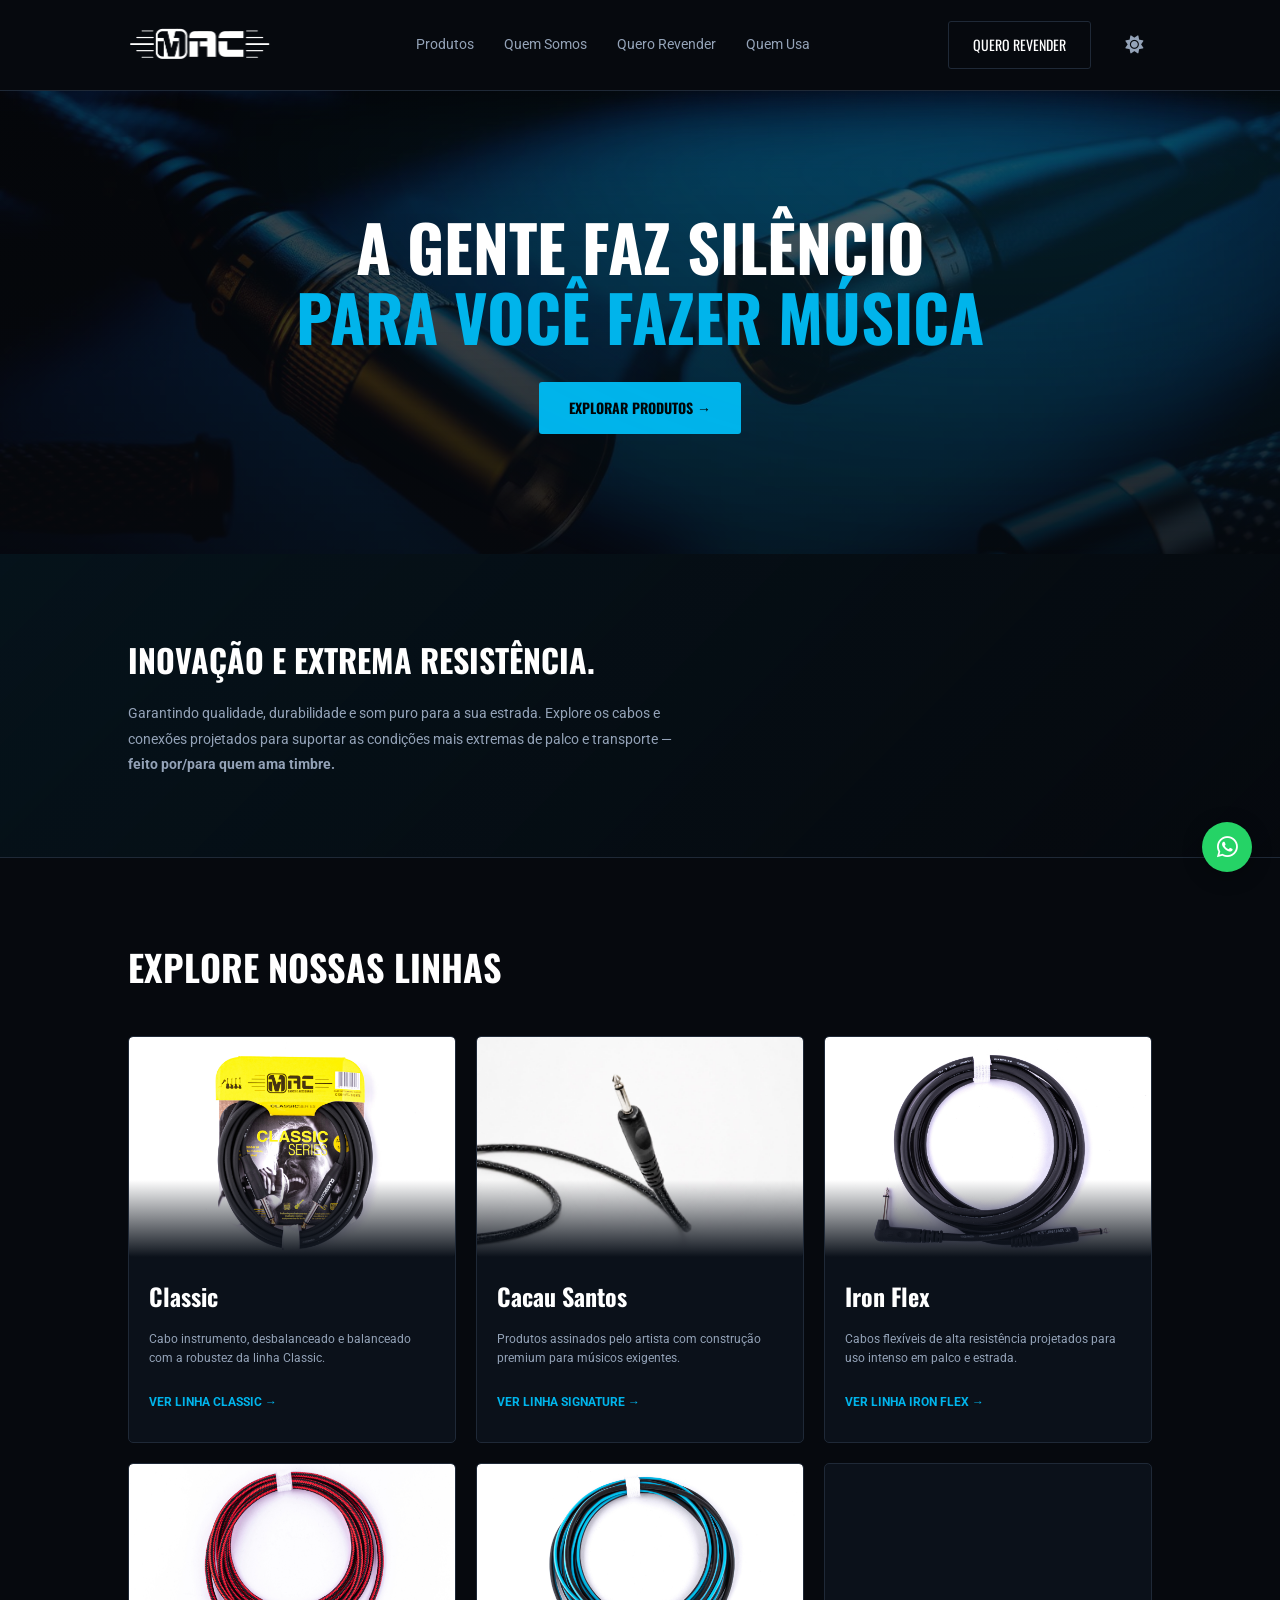
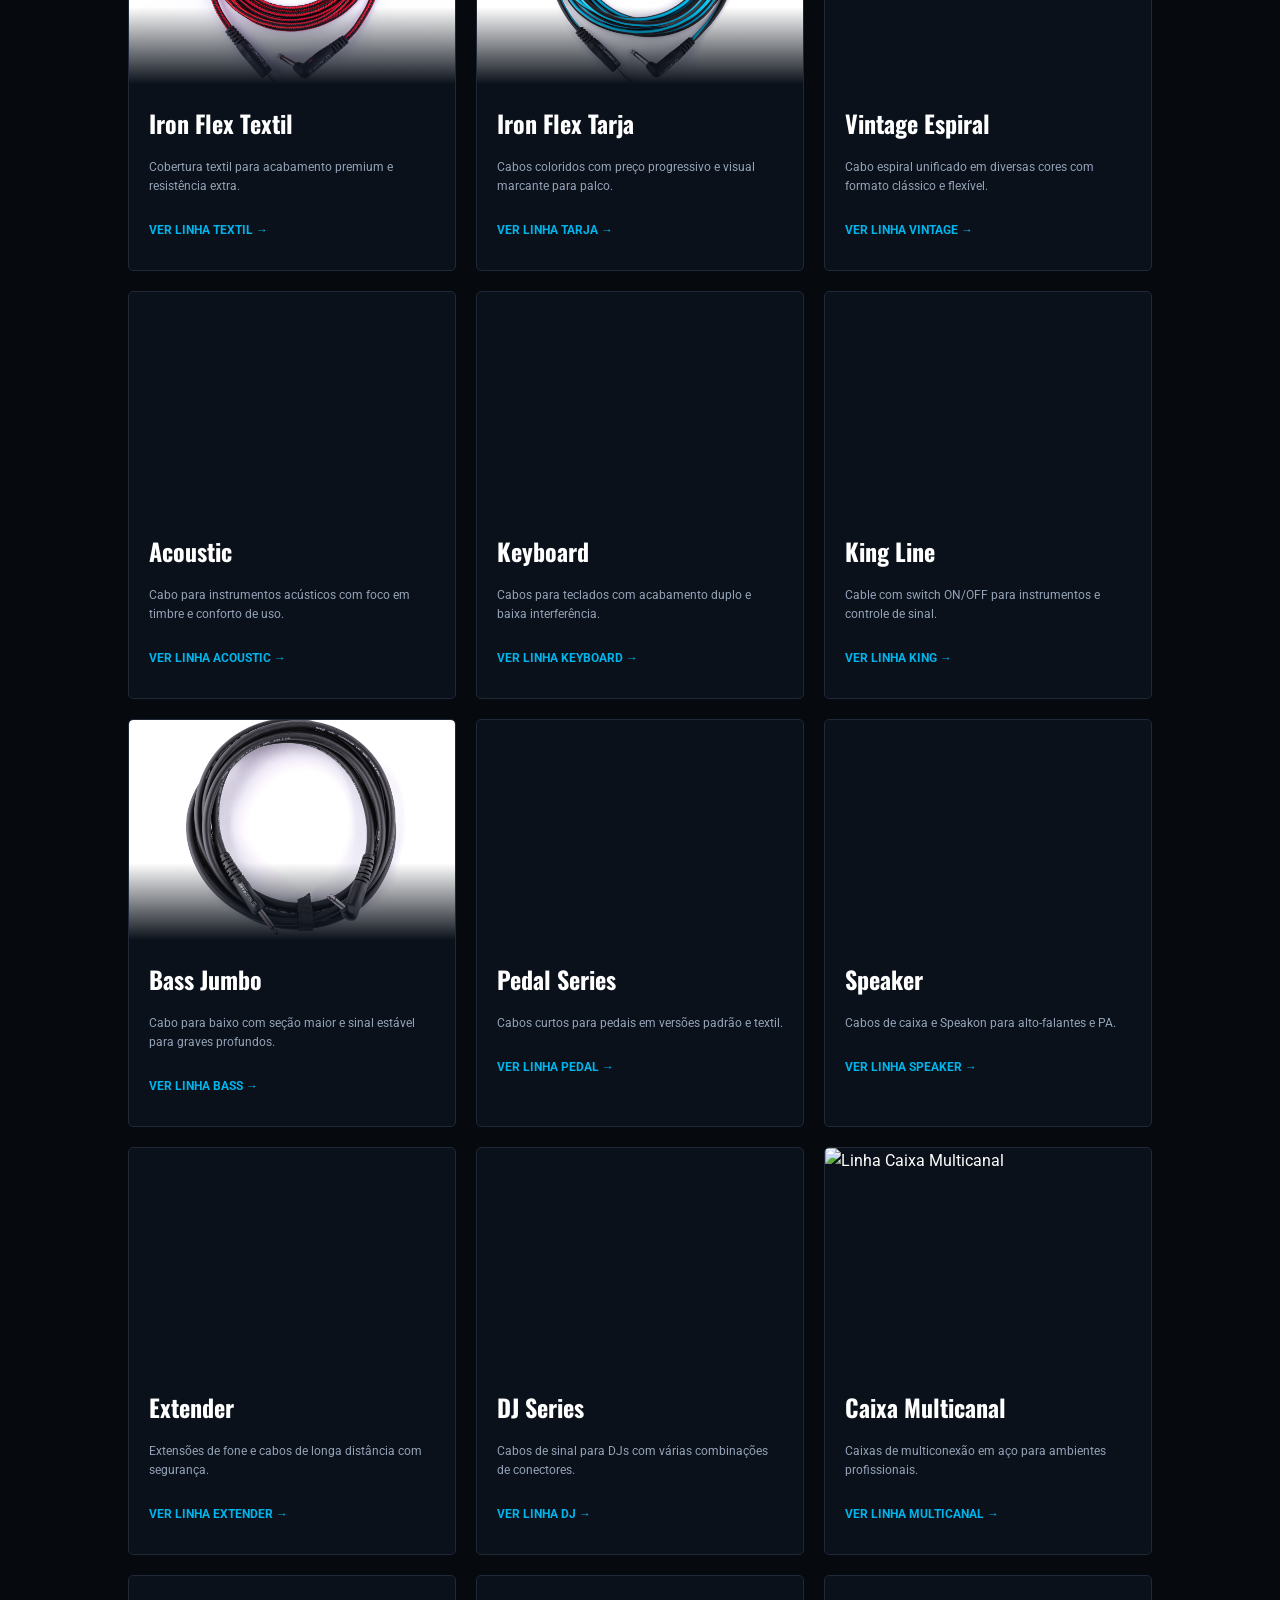
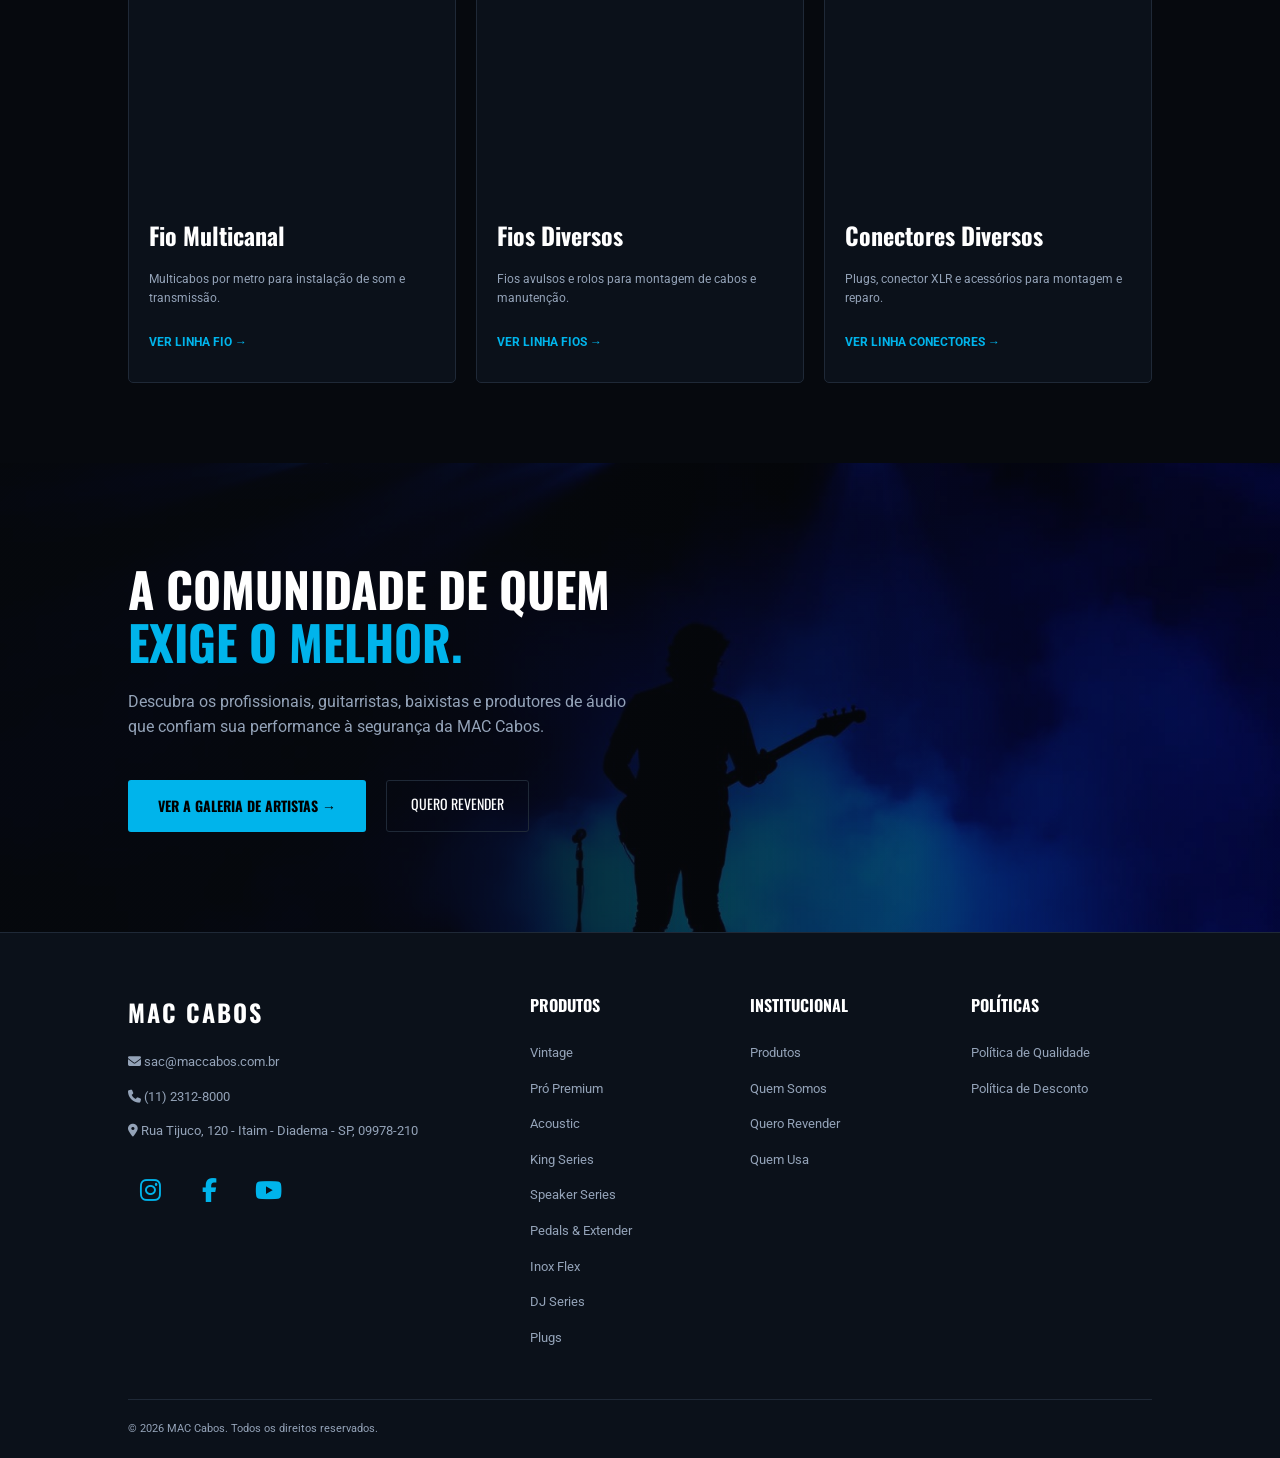
==== commit 74916c54: "Light-theme, whats button and more" ====
--- a/index.html
+++ b/index.html
@@ -37,23 +37,7 @@
             <a href="src/html/catalogo.html" class="btn-cyan">Explorar Produtos &rarr;</a>
         </section>
 
-        <section class="carousel-section">
-            <div class="carousel-wrapper" aria-label="Carrossel de produtos MAC Cabos">
-                <button class="carousel-btn carousel-btn-prev" aria-label="Produto anterior">
-                    <i class="fas fa-chevron-left"></i>
-                </button>
-                <div class="carousel-track">
-                    <img src="src/img/products/CLASSIC SERIES/IC10B.jpg" alt="Cabo Classic">
-                    <img src="src/img/products/IRONFLEX SERIES/IF10LB.jpg" alt="Cabo Iron Flex">
-                    <img src="src/img/products/VINTAGE SERIES/ESP30LB.jpg" alt="Cabo Vintage">
-                    <img src="src/img/products/ACOUSTIC SERIES/AS10LB.jpg" alt="Cabo Acoustic">
-                    <img src="src/img/products/KEYBOARD SERIES/Keyboard Series Teclado.jpeg" alt="Cabo Keyboard">
-                </div>
-                <button class="carousel-btn carousel-btn-next" aria-label="Próximo produto">
-                    <i class="fas fa-chevron-right"></i>
-                </button>
-            </div>
-        </section>
+
 
         <section class="intro">
             <div class="intro-content">
@@ -177,12 +161,7 @@
                     <p>Plugs, conector XLR e acessórios para montagem e reparo.</p>
                     <span class="link-categoria">Ver Linha Conectores &rarr;</span>
                 </a>
-                <a href="src/html/linha.html?line=Correias" class="card">
-                    <img src="https://via.placeholder.com/300x200/8d0801/ffffff?text=Correias" alt="Linha Correias" loading="lazy" decoding="async">
-                    <h3>Correias</h3>
-                    <p>Correia ecológica de alta resistência e estilo profissional.</p>
-                    <span class="link-categoria">Ver Linha Correias &rarr;</span>
-                </a>
+
             </div>
         </section>
 
@@ -265,7 +244,7 @@
         <i class="fas fa-sun"></i>
     </button>
 
-    <script src="src/js/carousel.js"></script>
+
 
 </body>
 
--- a/src/css/style.css
+++ b/src/css/style.css
@@ -49,6 +49,62 @@
     transform: rotate(25deg) scale(0.9);
 }
 
+/* Header Theme Toggle Overrides */
+header #theme-toggle-btn {
+    position: static;
+    margin-left: 15px;
+    width: 36px;
+    height: 36px;
+    font-size: 18px;
+    background: transparent;
+    border: none;
+    color: var(--text-muted);
+    box-shadow: none;
+    flex-shrink: 0;
+    transition: color 0.25s ease, transform 0.25s ease;
+}
+
+header #theme-toggle-btn:hover {
+    transform: scale(1.1);
+    color: var(--text-white);
+    background: transparent;
+    box-shadow: none;
+}
+
+/* Floating WhatsApp Button */
+#floating-whatsapp-btn {
+    position: fixed;
+    bottom: 28px;
+    right: 28px;
+    z-index: 9999;
+    width: 50px;
+    height: 50px;
+    border-radius: 50%;
+    background-color: #25d366;
+    color: #ffffff;
+    font-size: 24px;
+    cursor: pointer;
+    display: flex;
+    align-items: center;
+    justify-content: center;
+    box-shadow: 0 4px 20px rgba(0, 0, 0, 0.3);
+    transition: transform 0.3s cubic-bezier(0.34, 1.56, 0.64, 1), box-shadow 0.3s ease;
+    text-decoration: none;
+}
+
+#floating-whatsapp-btn:hover {
+    transform: scale(1.12);
+    box-shadow: 0 6px 28px rgba(37, 211, 102, 0.45);
+}
+
+#floating-whatsapp-btn i {
+    transition: transform 0.3s ease;
+}
+
+#floating-whatsapp-btn:active i {
+    transform: scale(0.9);
+}
+
 /* ==========================================================================
    LIGHT THEME OVERRIDES (proper light palette, NOT colour inversion)
    ========================================================================== */
@@ -128,20 +184,29 @@
     max-width: 560px;
 }
 html.light-theme .carousel-wrapper {
-    border-color: rgba(0, 0, 0, 0.08);
-    background: rgba(0, 0, 0, 0.02);
-    box-shadow: 0 24px 60px rgba(0, 0, 0, 0.08);
+    border: none;
+    background: transparent;
+    box-shadow: none;
+}
+html.light-theme .carousel-wrapper::before {
+    background: linear-gradient(180deg, rgba(244, 246, 249, 0.8) 0%, rgba(244, 246, 249, 0) 100%);
+}
+html.light-theme .carousel-wrapper::after {
+    background: linear-gradient(0deg, rgba(244, 246, 249, 0.8) 0%, rgba(244, 246, 249, 0) 100%);
 }
 html.light-theme .carousel-track img {
-    border-color: rgba(0, 0, 0, 0.06);
+    border: none;
 }
 html.light-theme .carousel-btn {
-    background: rgba(0, 0, 0, 0.12);
-    color: #111827;
+    background: rgba(255, 255, 255, 0.6);
+    border-color: rgba(0, 0, 0, 0.1);
+    color: var(--text-white);
 }
 html.light-theme .carousel-btn:hover {
-    background: #0094c8;
-    color: #ffffff;
+    background: rgba(0, 148, 200, 0.15);
+    border-color: var(--primary-cyan);
+    color: var(--primary-cyan);
+    box-shadow: 0 0 15px rgba(0, 148, 200, 0.3);
 }
 
 /* Cards */
@@ -155,7 +220,7 @@
     box-shadow: 0 12px 32px rgba(0, 148, 200, 0.12);
 }
 html.light-theme .card::before {
-    background: linear-gradient(0deg, rgba(255, 255, 255, 1) 0%, rgba(255, 255, 255, 0.85) 30%, rgba(255, 255, 255, 0.45) 60%, rgba(255, 255, 255, 0) 100%);
+    background: linear-gradient(0deg, rgba(255, 255, 255, 1) 0%, rgba(255, 255, 255, 0) 100%);
     z-index: 2;
 }
 
@@ -514,9 +579,20 @@
     color: #0094c8;
     box-shadow: 0 4px 20px rgba(0, 0, 0, 0.08);
 }
+html.light-theme header #theme-toggle-btn {
+    background: transparent;
+    border: none;
+    color: var(--text-muted);
+    box-shadow: none;
+}
 html.light-theme #theme-toggle-btn:hover {
     border-color: #0094c8;
     box-shadow: 0 6px 28px rgba(0, 148, 200, 0.18);
+}
+html.light-theme header #theme-toggle-btn:hover {
+    color: var(--text-white);
+    background: transparent;
+    box-shadow: none;
 }
 
 /* Product variant count badge */
@@ -583,6 +659,12 @@
     min-height: 72px;
     overflow: visible;
     animation: headerFadeIn 0.8s ease both;
+}
+
+.header-actions {
+    display: flex;
+    align-items: center;
+    gap: 10px;
 }
 
 .logo {
@@ -2294,7 +2376,7 @@
 
 /* --- INTRO SECTION --- */
 .intro {
-    text-align: center;
+    text-align: left;
     padding: 80px 10%;
     background: linear-gradient(135deg, rgba(0,180,235,0.06), rgba(6,9,14,0.95));
     border-bottom: 1px solid #1f2937;
@@ -2302,7 +2384,7 @@
 
 .intro-content {
     max-width: 560px;
-    margin: 0 auto;
+    margin: 0;
 }
 
 .intro h2 {
@@ -2320,19 +2402,45 @@
 
 /* --- CAROUSEL SECTION --- */
 .carousel-section {
-    padding: 50px 10%;
+    padding: 0;
+    width: 100%;
 }
 
 .carousel-wrapper {
     position: relative;
-    max-width: 1000px;
-    margin: 0 auto;
+    max-width: 100%;
+    margin: 0;
     overflow: hidden;
-    border-radius: 16px;
-    border: 1px solid rgba(255,255,255,0.08);
-    box-shadow: 0 24px 60px rgba(0, 0, 0, 0.28);
-    background: rgba(255,255,255,0.03);
-    padding: 12px;
+    border-radius: 0;
+    border: none;
+    box-shadow: none;
+    background: transparent;
+    padding: 0;
+}
+
+/* Vignette transitions at the top and bottom of the carousel */
+.carousel-wrapper::before {
+    content: '';
+    position: absolute;
+    top: 0;
+    left: 0;
+    width: 100%;
+    height: 60px;
+    background: linear-gradient(180deg, rgba(6, 9, 14, 0.8) 0%, rgba(6, 9, 14, 0) 100%);
+    z-index: 5;
+    pointer-events: none;
+}
+
+.carousel-wrapper::after {
+    content: '';
+    position: absolute;
+    bottom: 0;
+    left: 0;
+    width: 100%;
+    height: 60px;
+    background: linear-gradient(0deg, rgba(6, 9, 14, 0.8) 0%, rgba(6, 9, 14, 0) 100%);
+    z-index: 5;
+    pointer-events: none;
 }
 
 .carousel-track {
@@ -2344,40 +2452,45 @@
 .carousel-track img {
     flex: 0 0 100%;
     width: 100%;
-    height: 400px;
+    height: 450px;
     object-fit: cover;
-    border-radius: 12px;
+    border-radius: 0;
     flex-shrink: 0;
-    border: 1px solid rgba(255,255,255,0.08);
+    border: none;
 }
 
 .carousel-btn {
     position: absolute;
     top: 50%;
     transform: translateY(-50%);
-    width: 44px;
-    height: 44px;
+    width: 50px;
+    height: 50px;
     border-radius: 50%;
-    border: none;
-    background: rgba(0, 0, 0, 0.25);
+    border: 1px solid rgba(255, 255, 255, 0.15);
+    background: rgba(6, 9, 14, 0.5);
+    backdrop-filter: blur(12px);
+    -webkit-backdrop-filter: blur(12px);
     color: var(--text-white);
-    font-size: 18px;
+    font-size: 16px;
     cursor: pointer;
     display: flex;
     align-items: center;
     justify-content: center;
-    transition: all 0.2s ease;
+    transition: all 0.3s cubic-bezier(0.4, 0, 0.2, 1);
     z-index: 10;
+    box-shadow: 0 4px 30px rgba(0, 0, 0, 0.25);
 }
 
 .carousel-btn:hover {
-    background: var(--primary-cyan);
-    color: #000;
+    background: rgba(0, 180, 235, 0.2);
+    border-color: var(--primary-cyan);
+    color: var(--primary-cyan);
+    box-shadow: 0 0 15px rgba(0, 180, 235, 0.4);
     transform: translateY(-50%) scale(1.1);
 }
 
-.carousel-btn-prev { left: 8px; }
-.carousel-btn-next { right: 8px; }
+.carousel-btn-prev { left: 24px; }
+.carousel-btn-next { right: 24px; }
 
 /* --- PRODUTOS SECTION --- */
 .produtos {
@@ -2423,11 +2536,11 @@
 .card::before {
     content: '';
     position: absolute;
-    top: 0;
+    top: 143px;
     left: 0;
     width: 100%;
-    height: 220px;
-    background: linear-gradient(0deg, rgba(11, 17, 26, 1) 0%, rgba(11, 17, 26, 0.85) 30%, rgba(11, 17, 26, 0.45) 60%, rgba(11, 17, 26, 0) 100%);
+    height: 77px;
+    background: linear-gradient(0deg, rgba(11, 17, 26, 1) 0%, rgba(11, 17, 26, 0) 100%);
     z-index: 2;
     pointer-events: none;
 }
@@ -2606,12 +2719,12 @@
         grid-template-columns: 1fr;
     }
     .carousel-track img {
-        width: 220px;
-        height: 150px;
+        width: 100%;
+        height: 250px;
     }
     .carousel-btn {
-        width: 36px;
-        height: 36px;
+        width: 40px;
+        height: 40px;
         font-size: 14px;
     }
 }
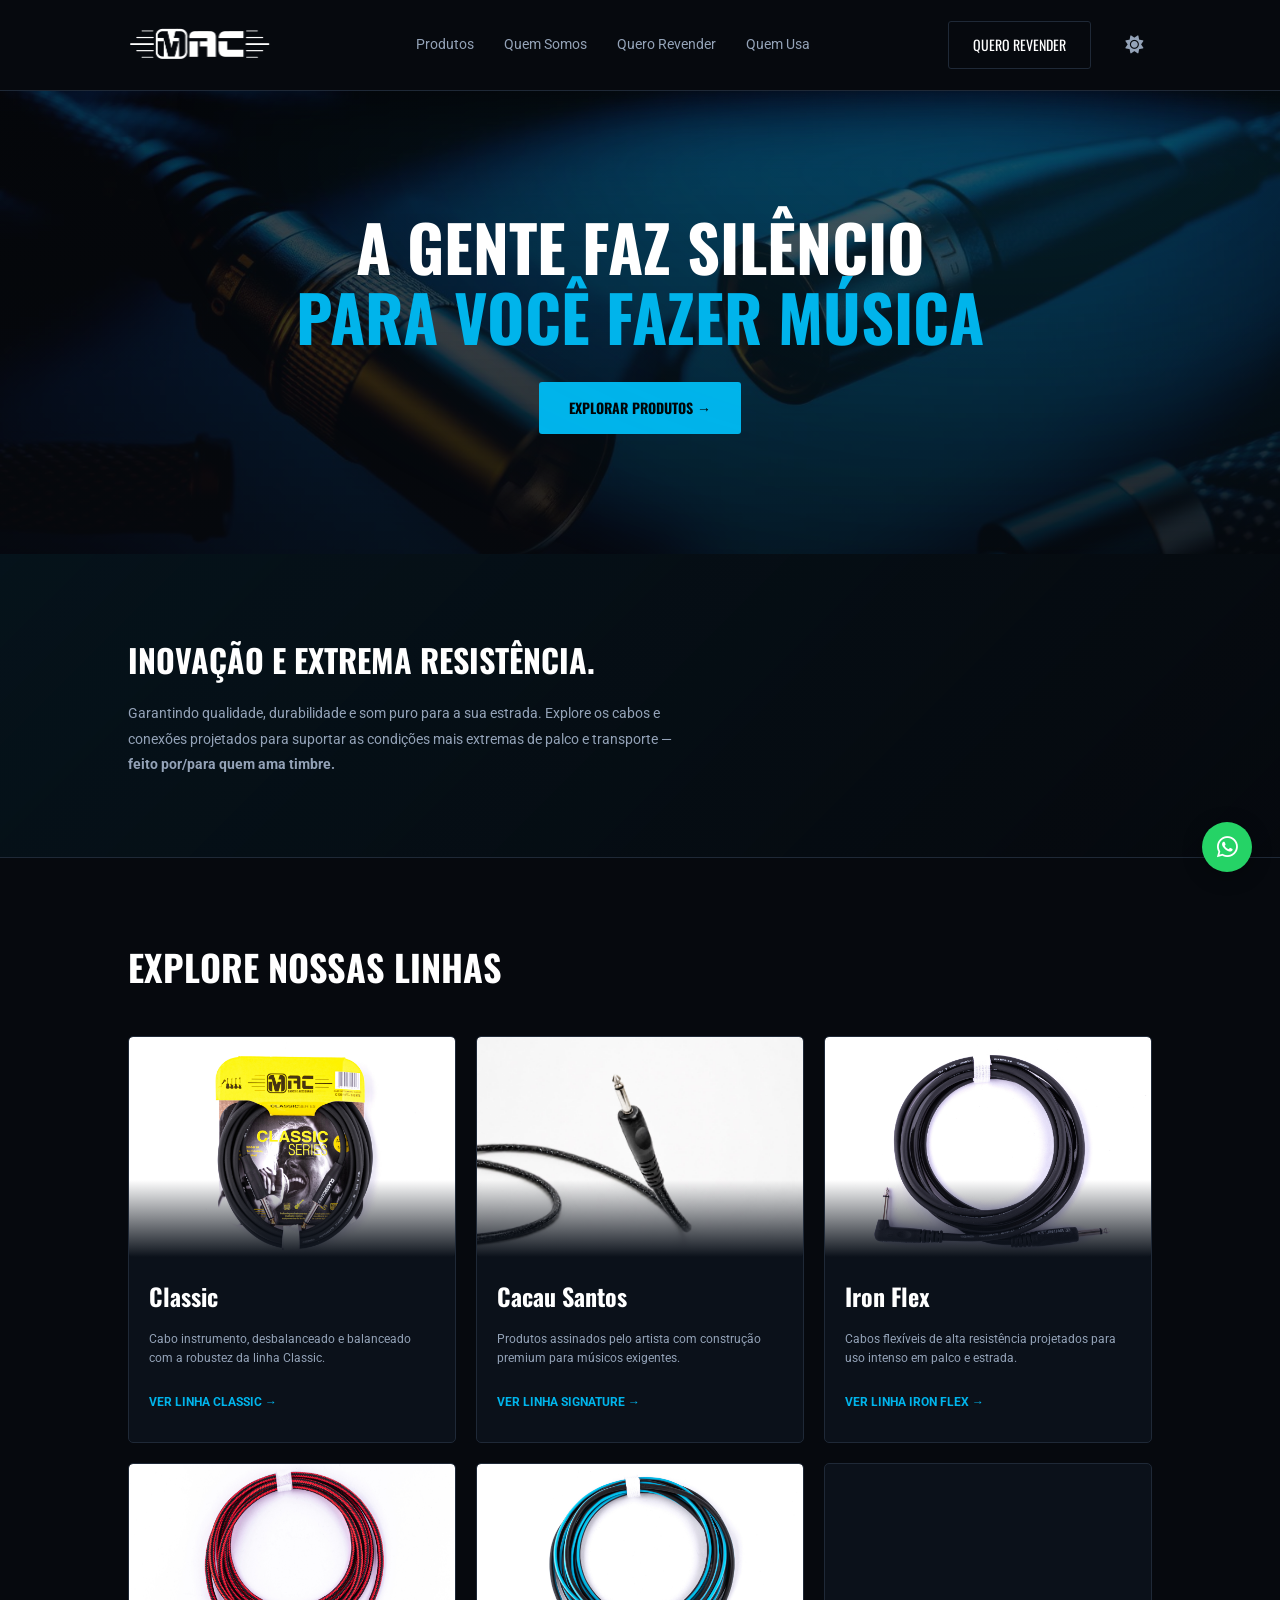
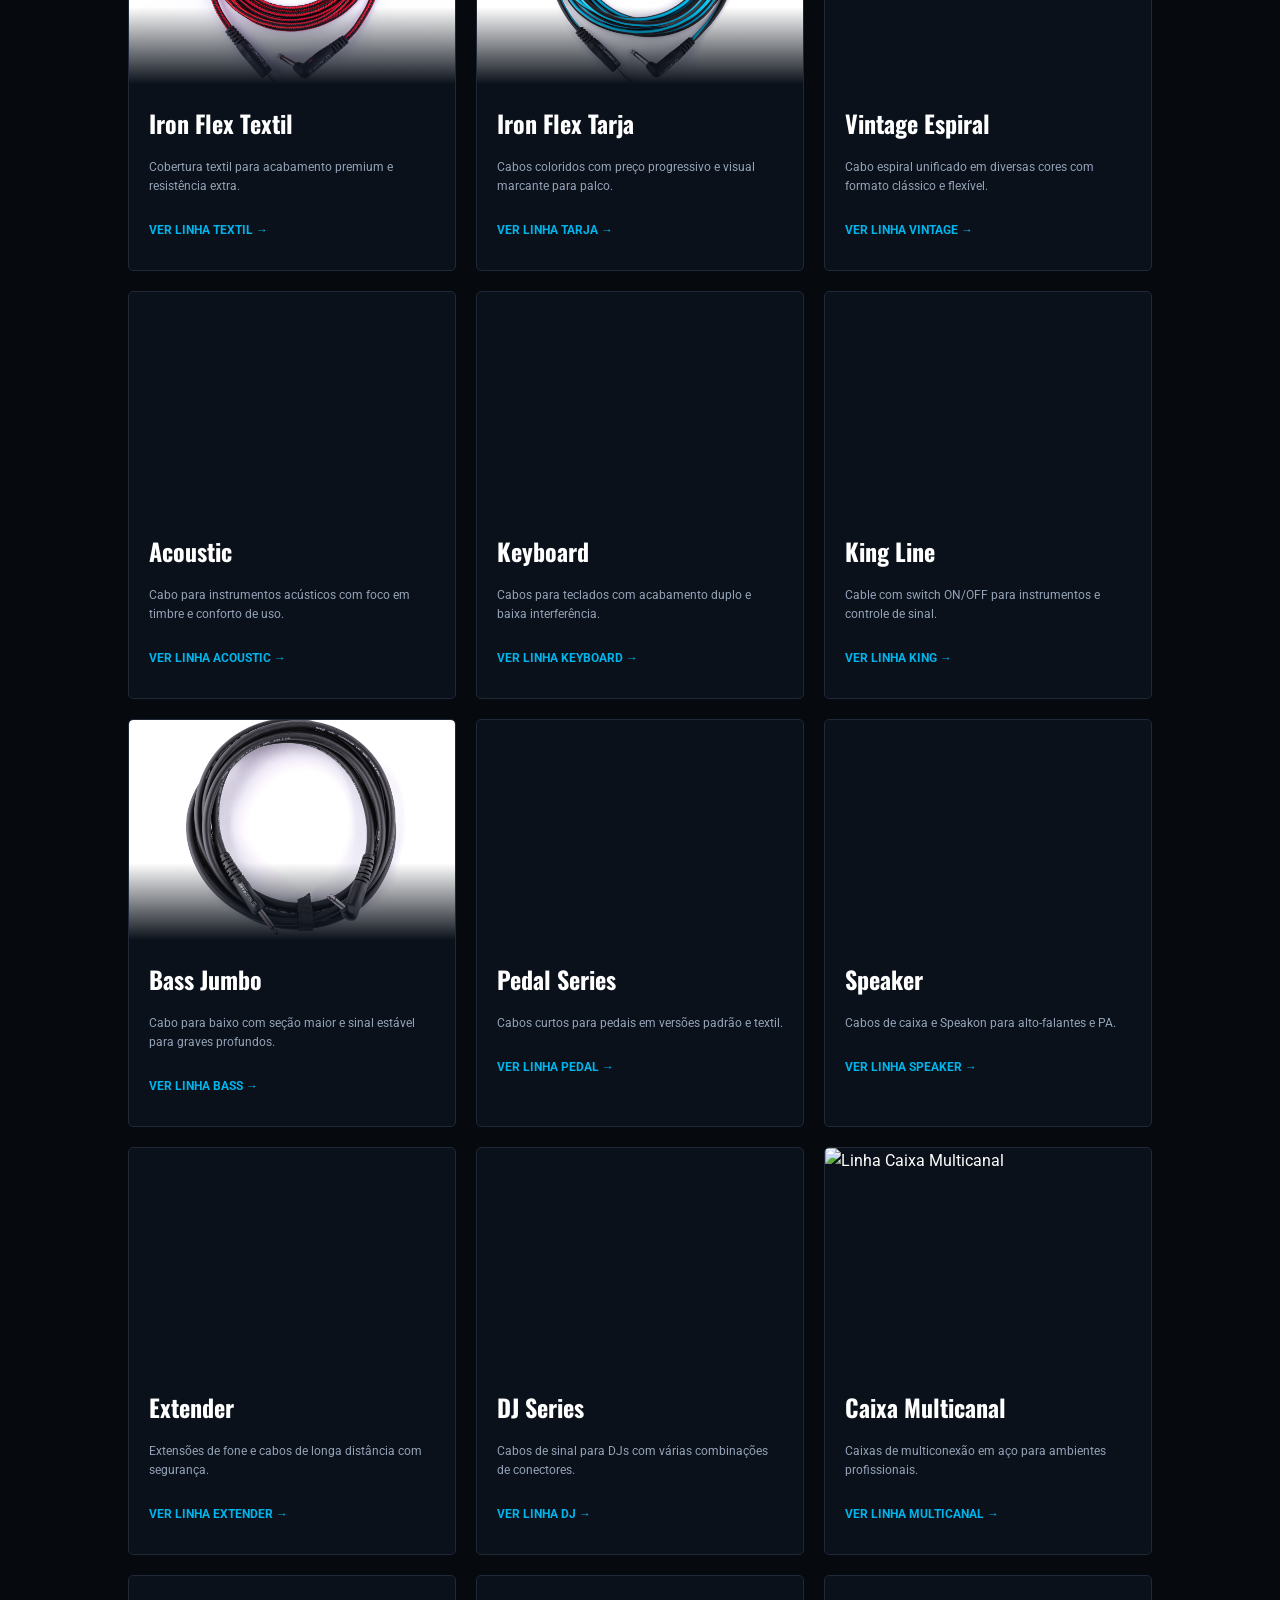
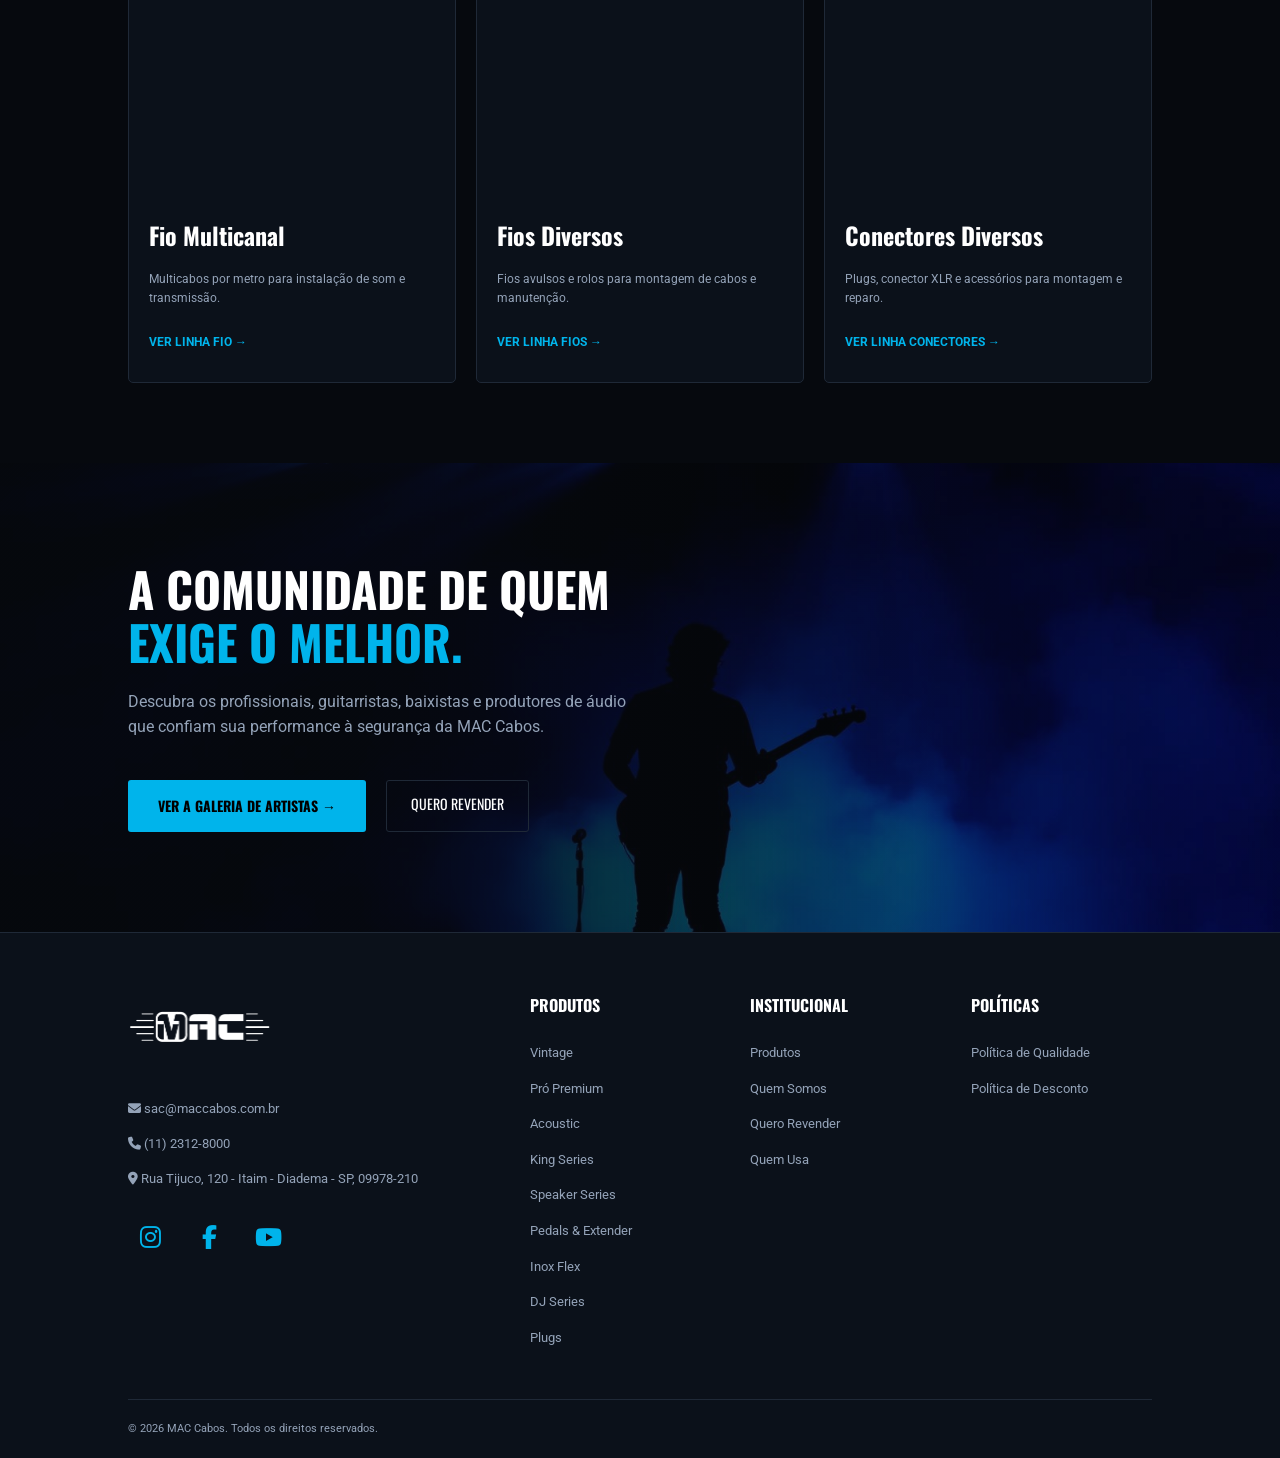
==== commit 96e18441: "Fix-footer-logo-links" ====
--- a/index.html
+++ b/index.html
@@ -179,7 +179,7 @@
     <footer>
         <div class="footer-grid">
             <div class="footer-col">
-                <div class="logo">MAC CABOS</div>
+                <a href="index.html" class="logo"><img src="src/img/LOGO MACCABOS BRANCO.png" alt="MAC CABOS" class="logo-img"></a>
                 <div class="contact-icons">
                     <a href="mailto:sac@maccabos.com.br" aria-label="Email" class="contact-item">
                         <i class="fas fa-envelope"></i> sac@maccabos.com.br
